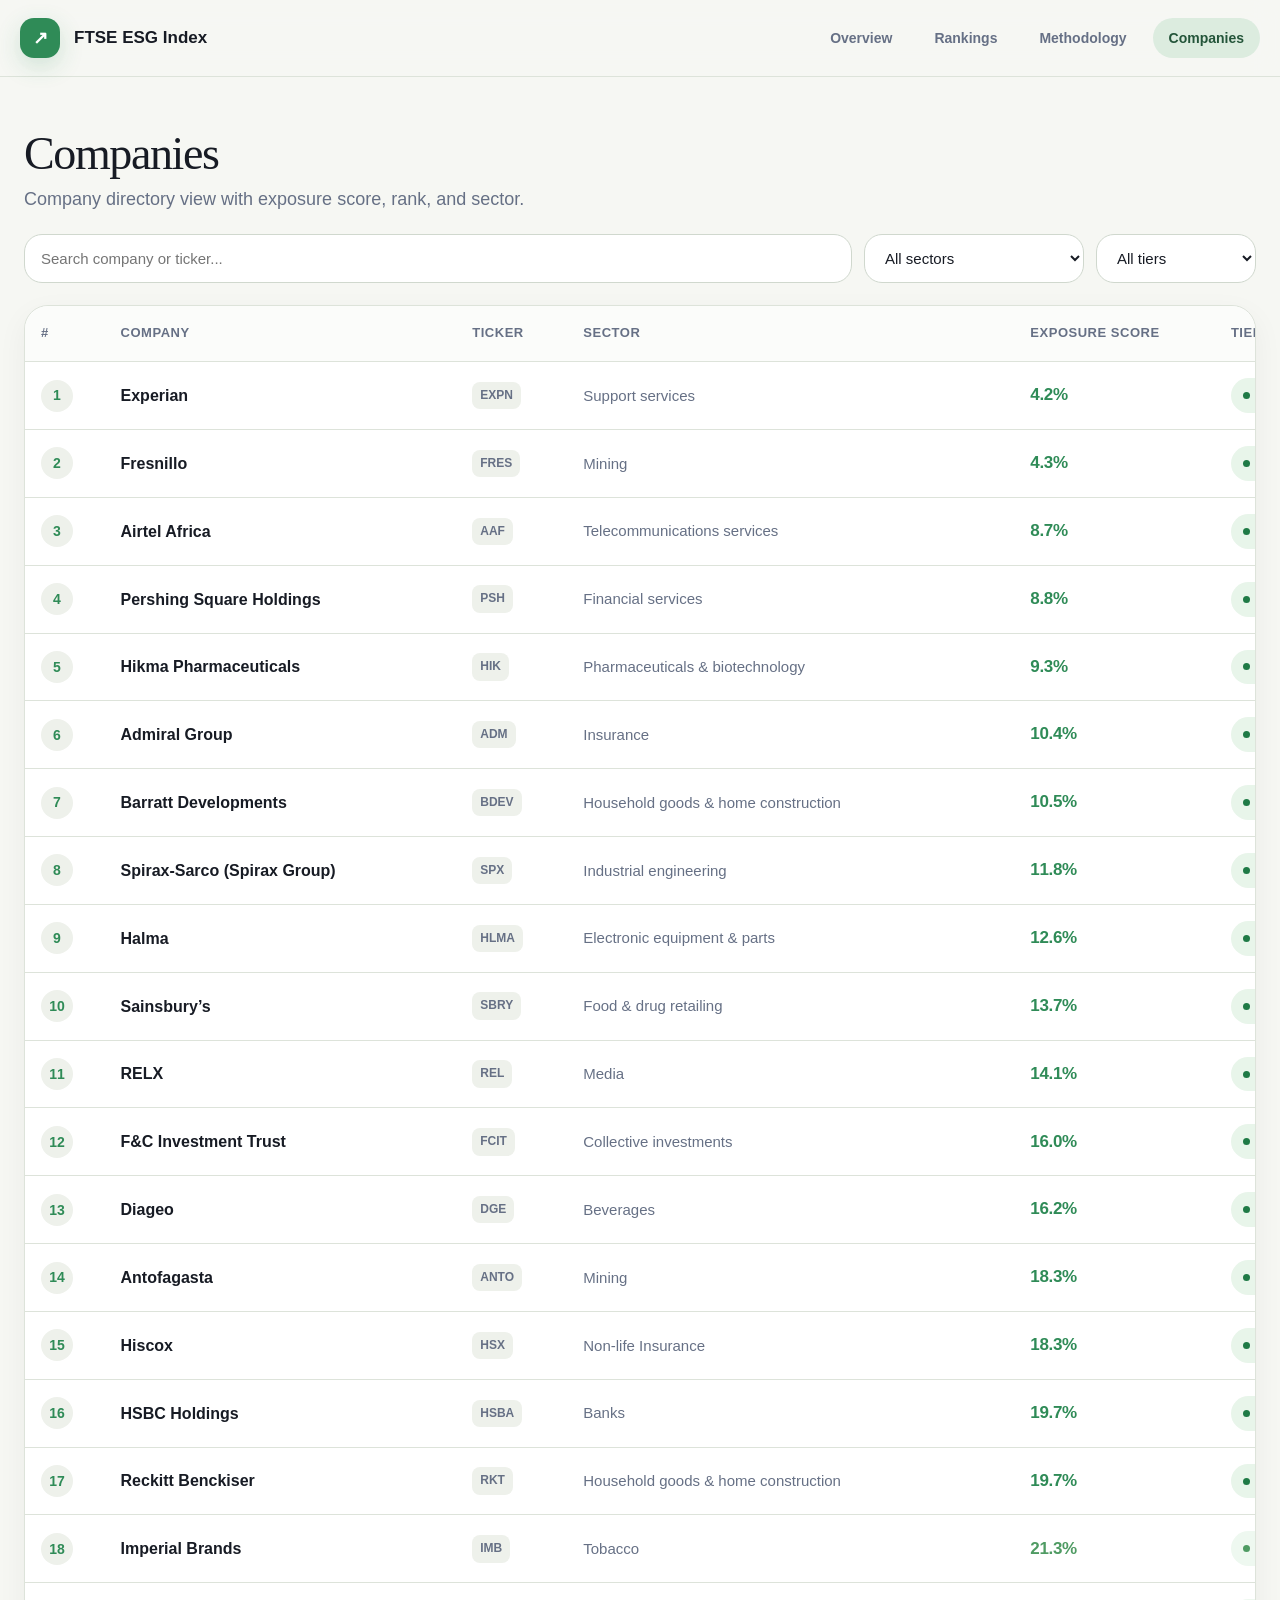
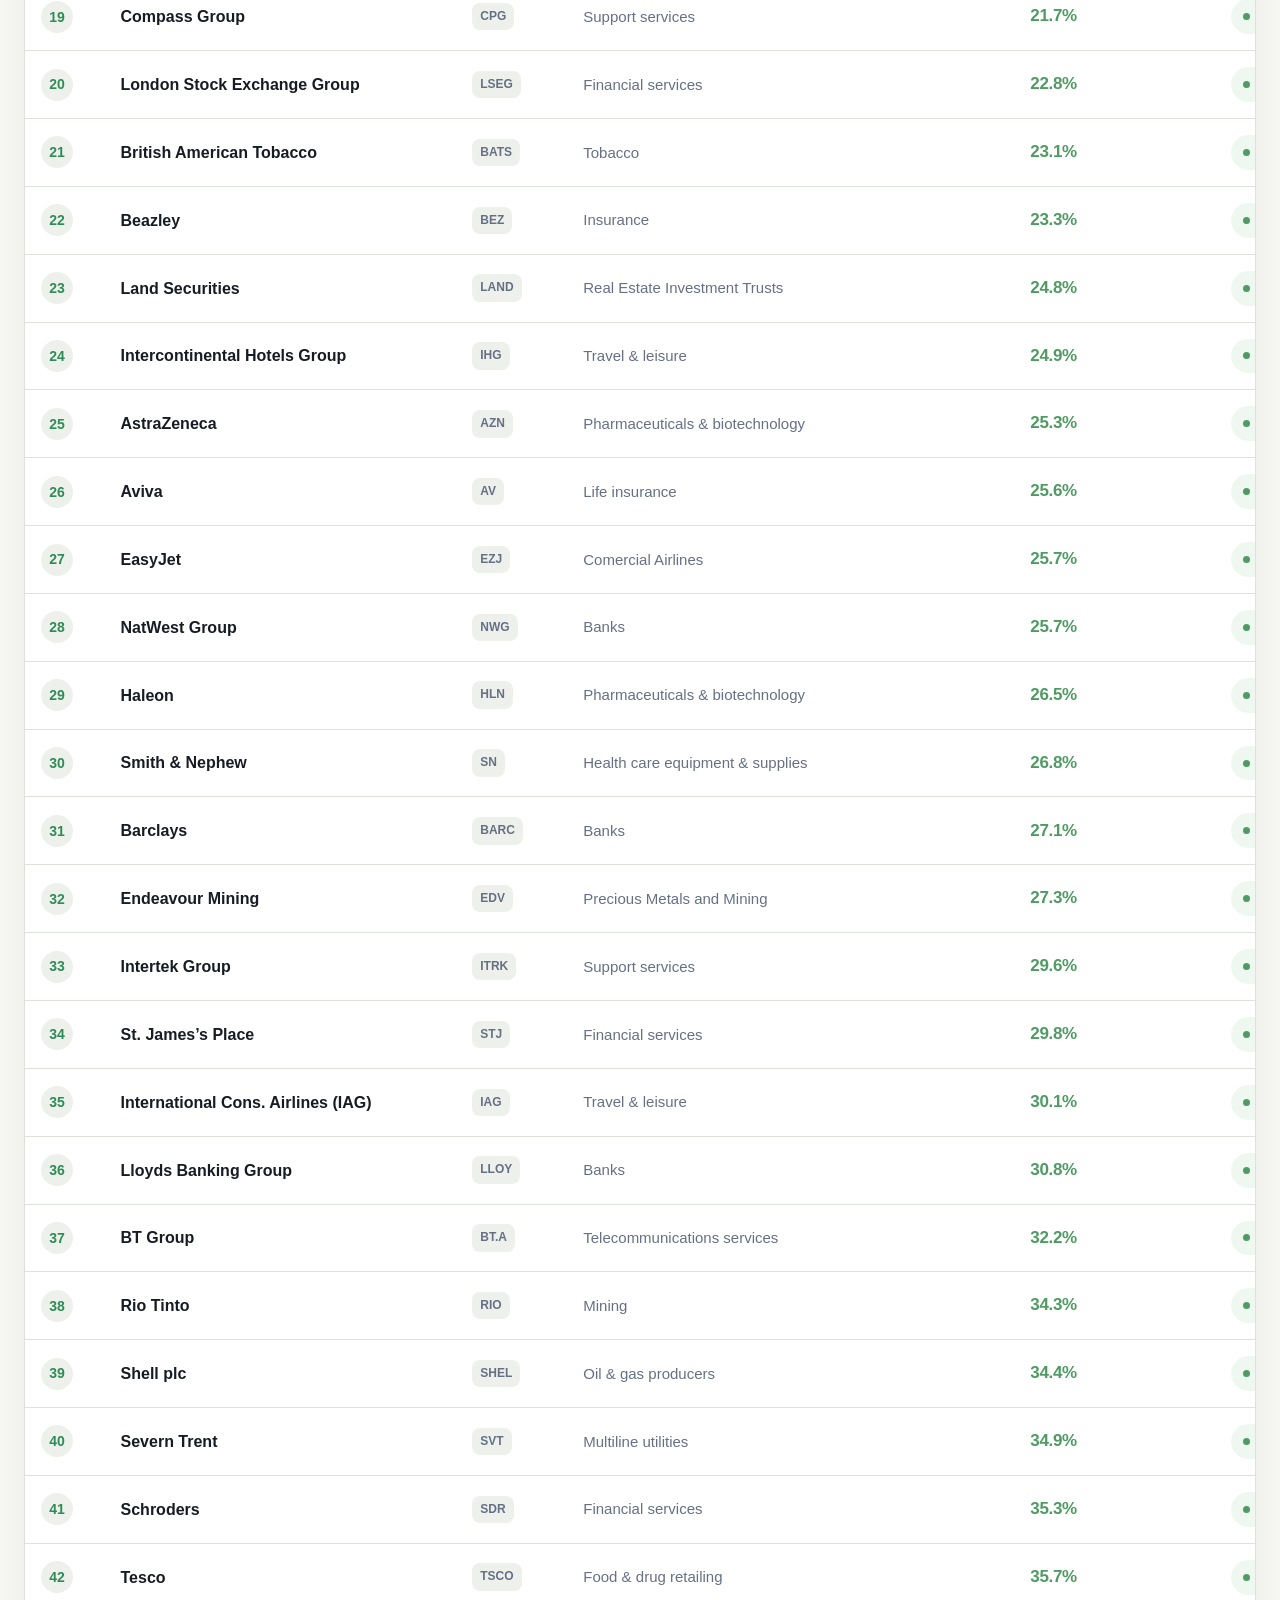
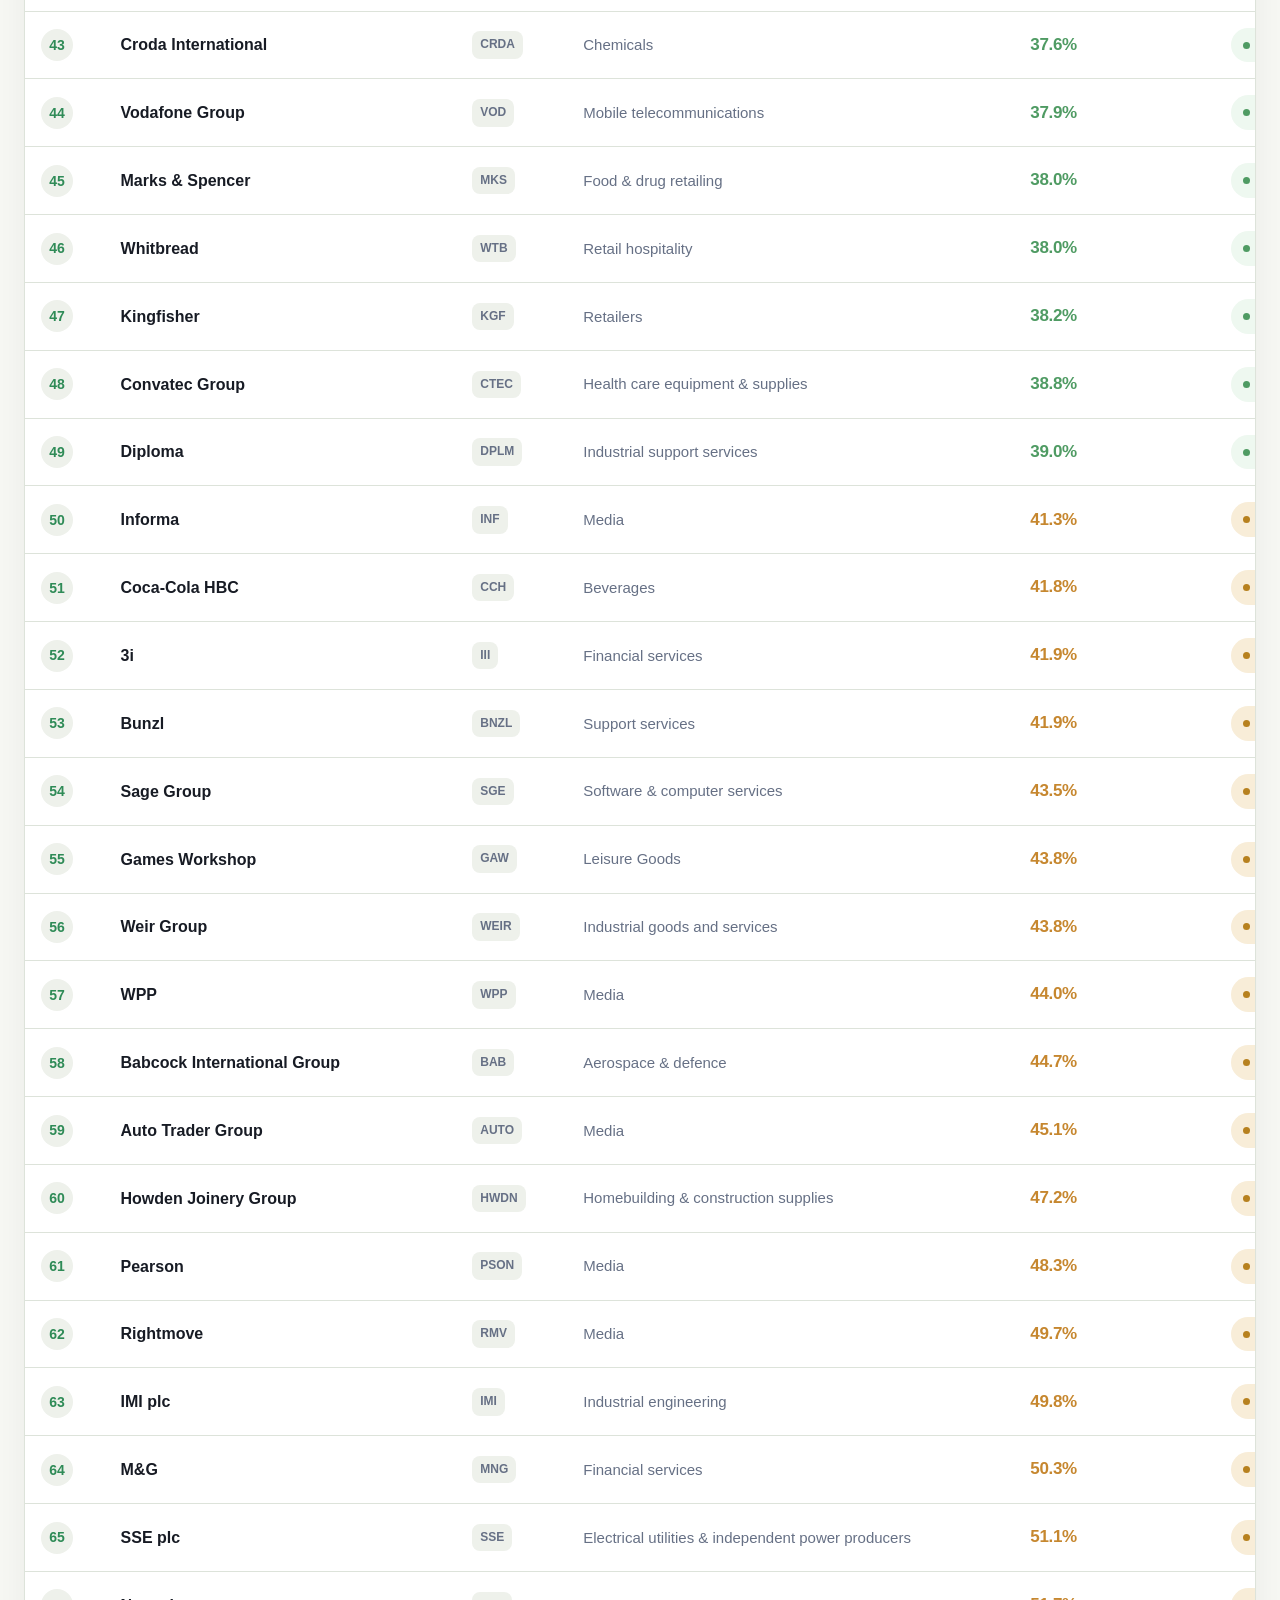
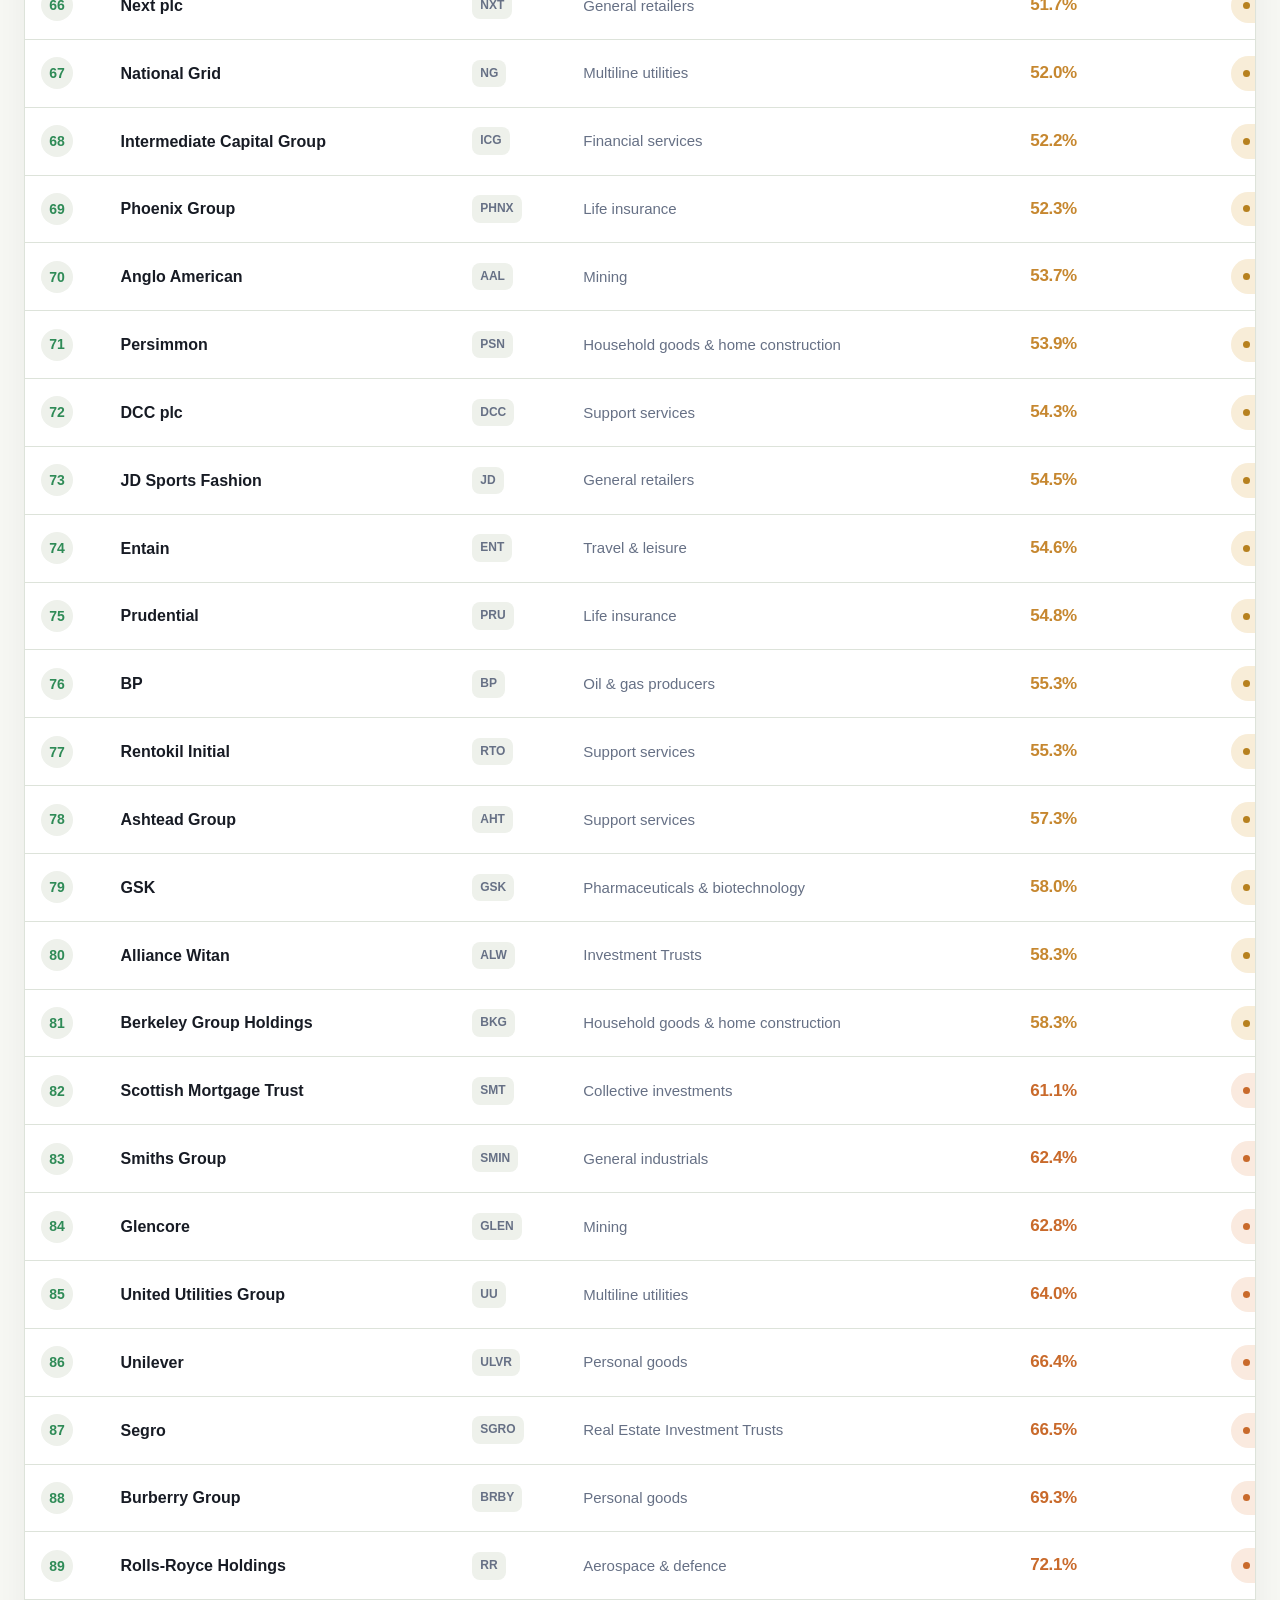
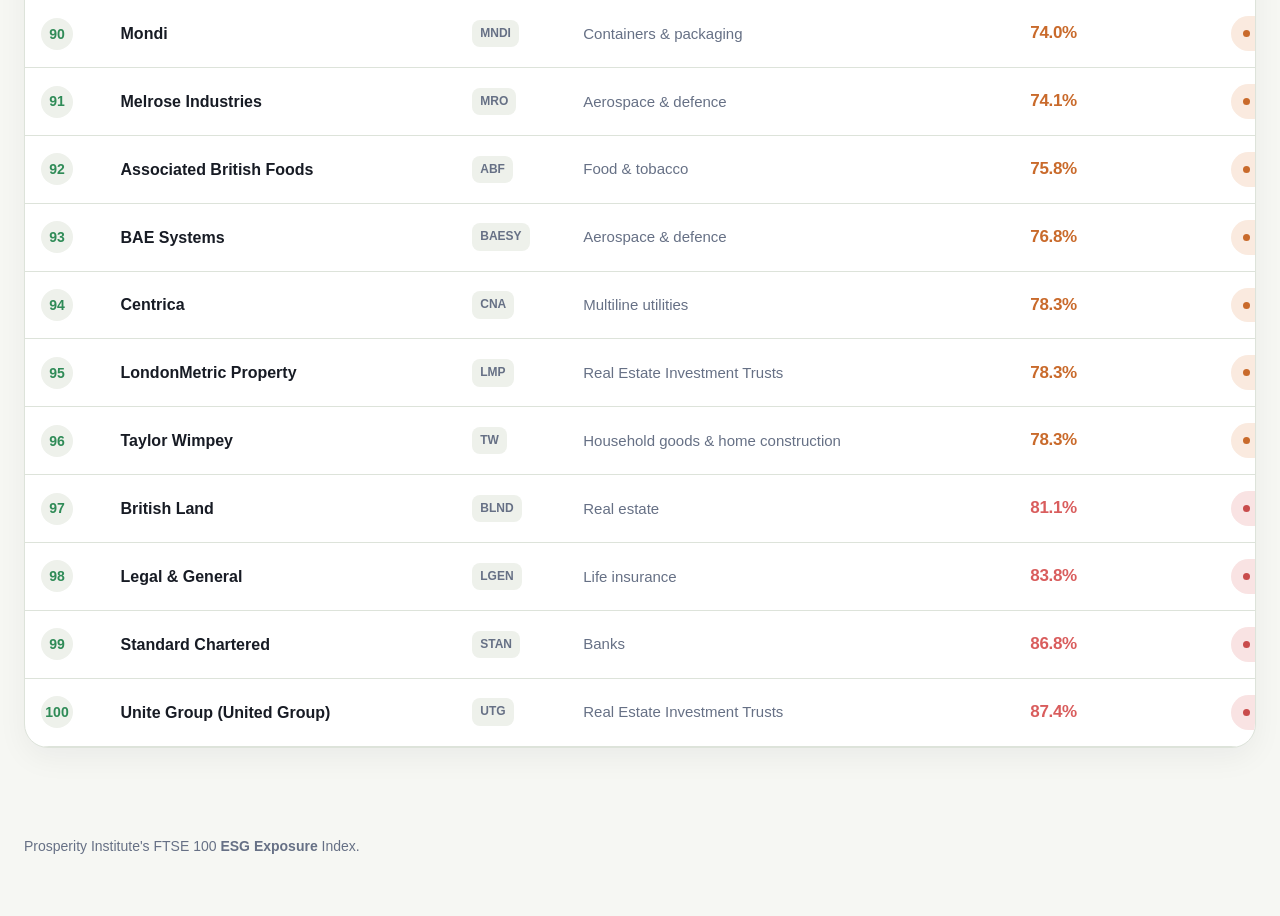
==== companies.html @ 54a48e9c "Update companies.html" ====
<!DOCTYPE html>
<html lang="en"><head>
<meta charset="UTF-8"><meta name="viewport" content="width=device-width, initial-scale=1.0">
<title>Companies | FTSE 100 ESG Exposure Index</title>
<link rel="stylesheet" href="styles.css">
<script defer src="data.js"></script><script defer src="companies.js"></script>
</head><body>
<header><div class="wrap nav"><div class="brand"><div class="brand-mark">↗</div><div class="brand-name">FTSE ESG Index</div></div><nav class="nav-links"><a href="index.html">Overview</a>
<a href="rankings.html">Rankings</a>
<a href="methodology.html">Methodology</a>
<a href="companies.html" class="active">Companies</a></nav></div></header>
<section class="page"><div class="wrap-wide">
<div class="section-head"><div><h1>Companies</h1><p>Company directory view with exposure score, rank, and sector.</p></div></div>
<div class="toolbar">
<input class="control" id="searchInput" placeholder="Search company or ticker...">
<select class="control" id="sectorFilter"><option value="">All sectors</option></select>
<select class="control" id="tierFilter"><option value="">All tiers</option><option value="best">Best</option><option value="good">Good</option><option value="moderate">Moderate</option><option value="poor">Poor</option><option value="wasteful">Wasteful</option></select>
</div>
<div class="table-card"><div class="table-wrap"><table><thead><tr><th data-sort="rank">#</th><th data-sort="Company">Company</th><th data-sort="Ticker">Ticker</th><th data-sort="Sector">Sector</th><th data-sort="Environment_Score">Exposure Score</th><th data-sort="tier">Tier</th></tr></thead><tbody id="tableBody"></tbody></table></div></div>
</div></section>
<footer class="foot"><div class="wrap-wide">Prosperity Institute's FTSE 100 <strong>ESG Exposure</strong> Index.</div></footer>
</body></html>
---- styles.css ----
:root {
  --bg: #f6f7f3; --surface: #ffffff; --surface-soft: #f0f3ee; --surface-muted: #eef1eb;
  --ink: #171b24; --ink-soft: #667085; --ink-faint: #98a2b3; --line: #dde3da; --line-dark: #d0d8ce;
  --navy: #10192b; --green: #2f8b57; --green-soft: #dcecdf; --green-faint: #edf7ef;
  --red: #d95d5d; --red-soft: #fae8e8; --amber: #c6872f; --amber-soft: #f6ecd9;
  --shadow: 0 10px 30px rgba(16,25,43,0.05);
}
* { box-sizing: border-box; }
html { scroll-behavior: smooth; }
body { margin: 0; font-family: Inter, Arial, sans-serif; background: var(--bg); color: var(--ink); line-height: 1.45; }
a { color: inherit; text-decoration: none; }
.wrap { max-width: 1240px; margin: 0 auto; padding: 0 28px; }
.wrap-wide { max-width: 1540px; margin: 0 auto; padding: 0 24px; }
header { position: sticky; top: 0; z-index: 50; background: rgba(246,247,243,0.92); backdrop-filter: blur(12px); border-bottom: 1px solid var(--line); }
.nav { display: flex; align-items: center; justify-content: space-between; padding: 18px 0; }
.brand { display: flex; align-items: center; gap: 14px; font-weight: 700; color: var(--ink); }
.brand-mark { width: 40px; height: 40px; border-radius: 14px; display: grid; place-items: center; background: var(--green); color: white; box-shadow: 0 8px 24px rgba(47,139,87,0.20); font-size: 18px; }
.brand-name { font-size: 17px; font-weight: 700; }
.nav-links { display: flex; gap: 10px; flex-wrap: wrap; }
.nav-links a { padding: 10px 16px; border-radius: 999px; color: var(--ink-soft); font-weight: 600; font-size: 14px; }
.nav-links a.active, .nav-links a:hover { background: var(--green-soft); color: #24553a; }
.hero { background: radial-gradient(circle at right top, rgba(47,139,87,0.18), transparent 28%), linear-gradient(90deg, var(--navy) 0%, #111a2d 48%, #0f1727 100%); color: white; border-bottom: 1px solid rgba(255,255,255,0.05); }
.hero-inner { display: grid; grid-template-columns: 1.15fr 0.85fr; gap: 42px; padding: 54px 0 64px; align-items: stretch; }
.eyebrow { display: inline-flex; align-items: center; gap: 8px; padding: 8px 14px; border-radius: 999px; background: rgba(24, 66, 43, 0.65); color: #7ed39f; font-size: 13px; font-weight: 600; }
.hero h1 { margin: 18px 0 0; font-family: Georgia, "Times New Roman", serif; font-size: 72px; line-height: 0.93; letter-spacing: -0.03em; font-weight: 400; }
.hero h1 .accent { color: var(--green); display: block; }
.hero p { margin: 24px 0 0; max-width: 740px; color: rgba(255,255,255,0.80); font-size: 17px; line-height: 1.6; }
.hero-actions { margin-top: 28px; display: flex; gap: 14px; flex-wrap: wrap; }
.btn { display: inline-flex; align-items: center; justify-content: center; gap: 10px; padding: 14px 22px; border-radius: 16px; font-weight: 700; font-size: 15px; border: 1px solid transparent; }
.btn-primary { background: var(--green); color: white; box-shadow: 0 12px 28px rgba(47,139,87,0.22); }
.btn-secondary { background: rgba(255,255,255,0.10); color: white; border-color: rgba(255,255,255,0.10); }
.hero-panel { align-self: end; background: rgba(255,255,255,0.06); border: 1px solid rgba(255,255,255,0.08); border-radius: 28px; padding: 26px; }
.hero-panel h3 { margin: 0 0 12px; font-size: 13px; letter-spacing: 0.06em; text-transform: uppercase; color: rgba(255,255,255,0.66); }
.hero-panel p { margin: 0 0 14px; font-size: 14px; color: rgba(255,255,255,0.74); line-height: 1.55; }
.signal-list { display: grid; gap: 10px; margin-top: 18px; }
.signal { display: flex; align-items: center; justify-content: space-between; gap: 16px; background: rgba(255,255,255,0.05); border-radius: 16px; padding: 12px 14px; }
.signal .name { font-size: 14px; color: rgba(255,255,255,0.92); }
.signal .tag { border-radius: 999px; padding: 6px 10px; background: rgba(126,211,159,0.12); color: #8ce0aa; font-size: 12px; font-weight: 700; }
.stats-strip { background: var(--surface); border-bottom: 1px solid var(--line); }
.stats-grid { display: grid; grid-template-columns: repeat(4, 1fr); gap: 0; }
.stat { padding: 28px 12px; text-align: center; }
.stat-value { font-family: Georgia, "Times New Roman", serif; font-size: 54px; line-height: 1; letter-spacing: -0.03em; }
.stat-label { margin-top: 6px; color: var(--ink-soft); font-size: 15px; }
section.page { padding: 54px 0; }
.section-head { display: flex; align-items: end; justify-content: space-between; gap: 20px; margin-bottom: 22px; }
.section-head h1, .section-head h2 { margin: 0; font-family: Georgia, "Times New Roman", serif; font-size: 46px; line-height: 1.02; letter-spacing: -0.03em; font-weight: 400; }
.section-head p { margin: 8px 0 0; color: var(--ink-soft); max-width: 720px; font-size: 18px; }
.section-link { color: var(--green); font-weight: 700; white-space: nowrap; }
.overview-grid { display: grid; grid-template-columns: 1.05fr 1fr; gap: 30px; align-items: start; }
.pillar-stack { display: grid; gap: 14px; }
.pillar-card, .card { background: var(--surface); border: 1px solid var(--line); border-radius: 24px; box-shadow: var(--shadow); }
.pillar-card { padding: 20px 22px; }
.pillar-top { display: flex; justify-content: space-between; gap: 16px; align-items: center; margin-bottom: 14px; }
.pillar-title { display: flex; gap: 10px; align-items: center; font-weight: 700; font-size: 20px; }
.pill { display: inline-flex; align-items: center; gap: 8px; padding: 6px 10px; border-radius: 999px; font-size: 12px; font-weight: 700; background: var(--surface-muted); color: var(--ink-soft); }
.progress { position: relative; width: 100%; height: 10px; background: #edf0ea; border-radius: 999px; overflow: hidden; }
.progress > span { display: block; height: 100%; border-radius: 999px; background: linear-gradient(90deg, #40b777 0%, var(--green) 100%); }
.progress.red > span { background: linear-gradient(90deg, #ee8d8d 0%, var(--red) 100%); }
.pillar-note { margin-top: 10px; color: var(--ink-soft); font-size: 14px; }
.leaderboard { padding: 20px; }
.leaderboard-list { display: grid; gap: 10px; }
.lb-row { display: grid; grid-template-columns: 46px minmax(0,1fr) 140px; gap: 14px; align-items: center; padding: 14px 14px; border-radius: 18px; border: 1px solid var(--line); background: linear-gradient(180deg, #fff, #fbfcfa); }
.lb-rank { width: 34px; height: 34px; border-radius: 999px; display: grid; place-items: center; background: var(--surface-muted); color: var(--green); font-weight: 800; font-size: 14px; }
.lb-company .name { font-weight: 700; font-size: 18px; white-space: nowrap; overflow: hidden; text-overflow: ellipsis; }
.lb-company .meta { margin-top: 4px; color: var(--ink-soft); font-size: 13px; }
.lb-score { text-align: right; }
.lb-score .value { font-size: 34px; font-weight: 800; letter-spacing: -0.04em; }
.lb-score .ticker { color: var(--ink-soft); font-size: 12px; font-weight: 700; letter-spacing: 0.05em; }
.toolbar { display: grid; grid-template-columns: minmax(0,1fr) 220px 160px; gap: 12px; margin: 22px 0; }
.control { border-radius: 18px; border: 1px solid var(--line-dark); background: var(--surface); padding: 14px 16px; font-size: 15px; color: var(--ink); outline: none; }
.table-card { background: var(--surface); border: 1px solid var(--line); border-radius: 24px; box-shadow: var(--shadow); }
.table-wrap { overflow-x: auto; border-radius: 24px; }
table { width: 100%; border-collapse: collapse; min-width: 1350px; }
thead th { text-align: left; padding: 18px 16px; font-size: 13px; color: var(--ink-soft); letter-spacing: 0.04em; text-transform: uppercase; border-bottom: 1px solid var(--line); background: #fbfcfa; position: sticky; top: 0; z-index: 2; cursor: pointer; white-space: nowrap; }
tbody td { padding: 16px; border-bottom: 1px solid var(--line); vertical-align: middle; font-size: 15px; }
tbody tr:hover { background: #fbfcfa; }
.rank-badge { width: 32px; height: 32px; border-radius: 999px; display: grid; place-items: center; background: var(--surface-muted); color: var(--green); font-weight: 800; font-size: 14px; }
.ticker-badge { display: inline-flex; padding: 5px 8px; border-radius: 8px; background: var(--surface-muted); color: var(--ink-soft); font-size: 12px; font-weight: 700; }
.company-name { font-weight: 700; font-size: 16px; min-width: 240px; }
.sector-name { color: var(--ink-soft); }
.metric-cell { display: flex; align-items: center; gap: 10px; }
.metric-cell .pct { min-width: 48px; text-align: right; color: var(--ink-soft); font-weight: 600; font-size: 13px; }
.tiny-track { width: 78px; height: 8px; border-radius: 999px; background: #edf0ea; overflow: hidden; }
.tiny-fill { height: 100%; border-radius: 999px; background: linear-gradient(90deg, #40b777 0%, var(--green) 100%); }
.tiny-fill.bad { background: linear-gradient(90deg, #ee8d8d 0%, var(--red) 100%); }
.score-value { font-size: 17px; font-weight: 800; letter-spacing: -0.02em; }
.tier-pill { display: inline-flex; align-items: center; gap: 8px; padding: 8px 12px; border-radius: 999px; font-size: 13px; font-weight: 700; }
.tier-pill::before { content: ''; width: 7px; height: 7px; border-radius: 999px; background: currentColor; }
.tier-best { color: #1f7a46; background: #e8f5ea; }
.tier-good { color: #4f9b63; background: #eef8f0; }
.tier-moderate { color: #b7811f; background: #f8edd8; }
.tier-poor { color: #c96a2b; background: #faeadf; }
.tier-wasteful { color: #c94b4b; background: #f9e3e3; }
.method-grid, .simple-grid { display: grid; grid-template-columns: repeat(3, 1fr); gap: 18px; }
.method-card, .simple-card { background: var(--surface); border: 1px solid var(--line); border-radius: 24px; padding: 24px; box-shadow: var(--shadow); }
.method-card h3, .simple-card h3 { margin: 0 0 14px; font-size: 24px; font-family: Georgia, "Times New Roman", serif; font-weight: 400; }
.method-card ul { margin: 0; padding-left: 18px; color: var(--ink-soft); }
.method-card li { margin: 10px 0; }
.simple-card p, .simple-card li { color: var(--ink-soft); }
.construction { margin-top: 18px; background: #fbfcfa; border: 1px solid var(--line); border-radius: 20px; padding: 18px 20px; color: var(--ink-soft); }
.foot { padding: 34px 0 60px; color: var(--ink-soft); font-size: 14px; }
@media (max-width: 1050px) {
  .hero-inner, .overview-grid, .method-grid, .simple-grid { grid-template-columns: 1fr; }
  .stats-grid { grid-template-columns: repeat(2, 1fr); }
  .toolbar { grid-template-columns: 1fr; }
  .hero h1 { font-size: 56px; }
}
@media (max-width: 640px) {
  .wrap, .wrap-wide { padding: 0 18px; }
  .nav { gap: 14px; flex-direction: column; align-items: flex-start; }
  .nav-links { gap: 6px; }
  .stats-grid { grid-template-columns: 1fr; }
  .hero h1 { font-size: 44px; }
  .section-head h1, .section-head h2 { font-size: 38px; }
  .lb-row { grid-template-columns: 40px minmax(0,1fr); }
  .lb-score { text-align: left; grid-column: 2; }
}
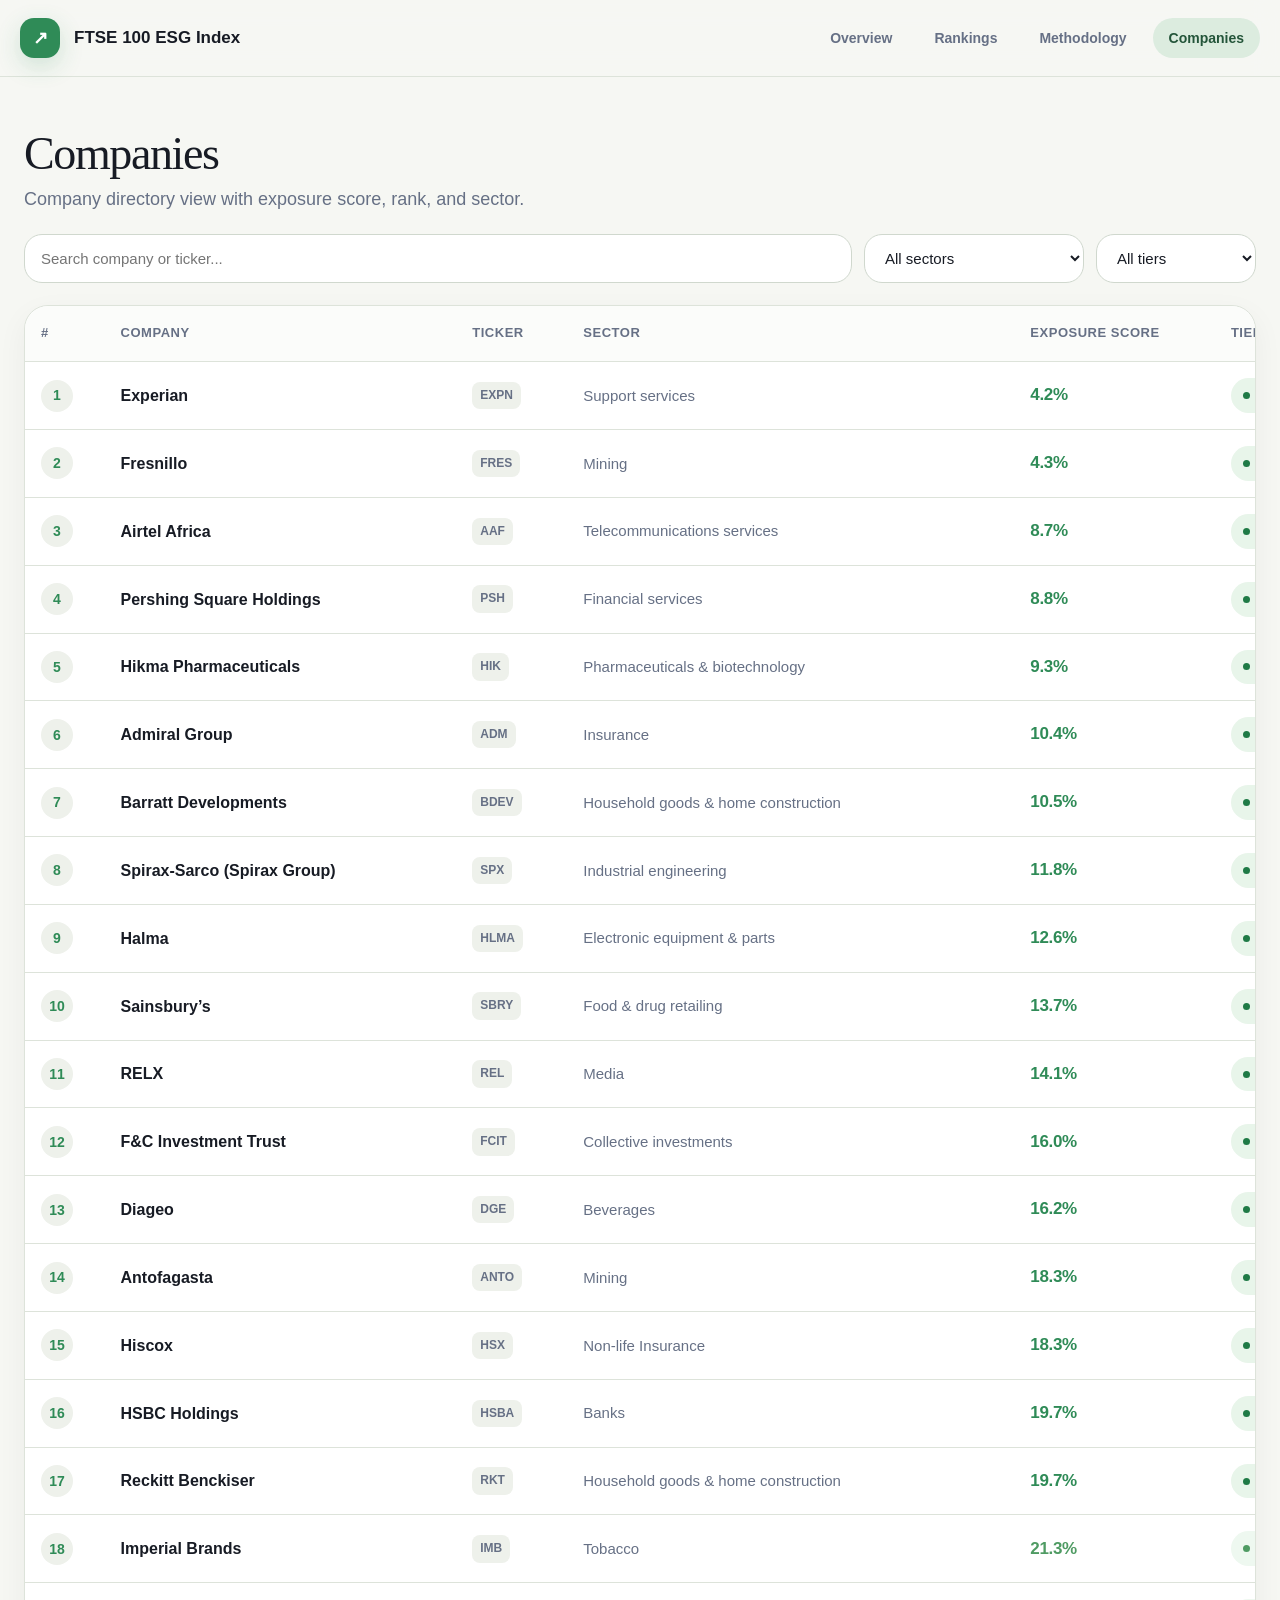
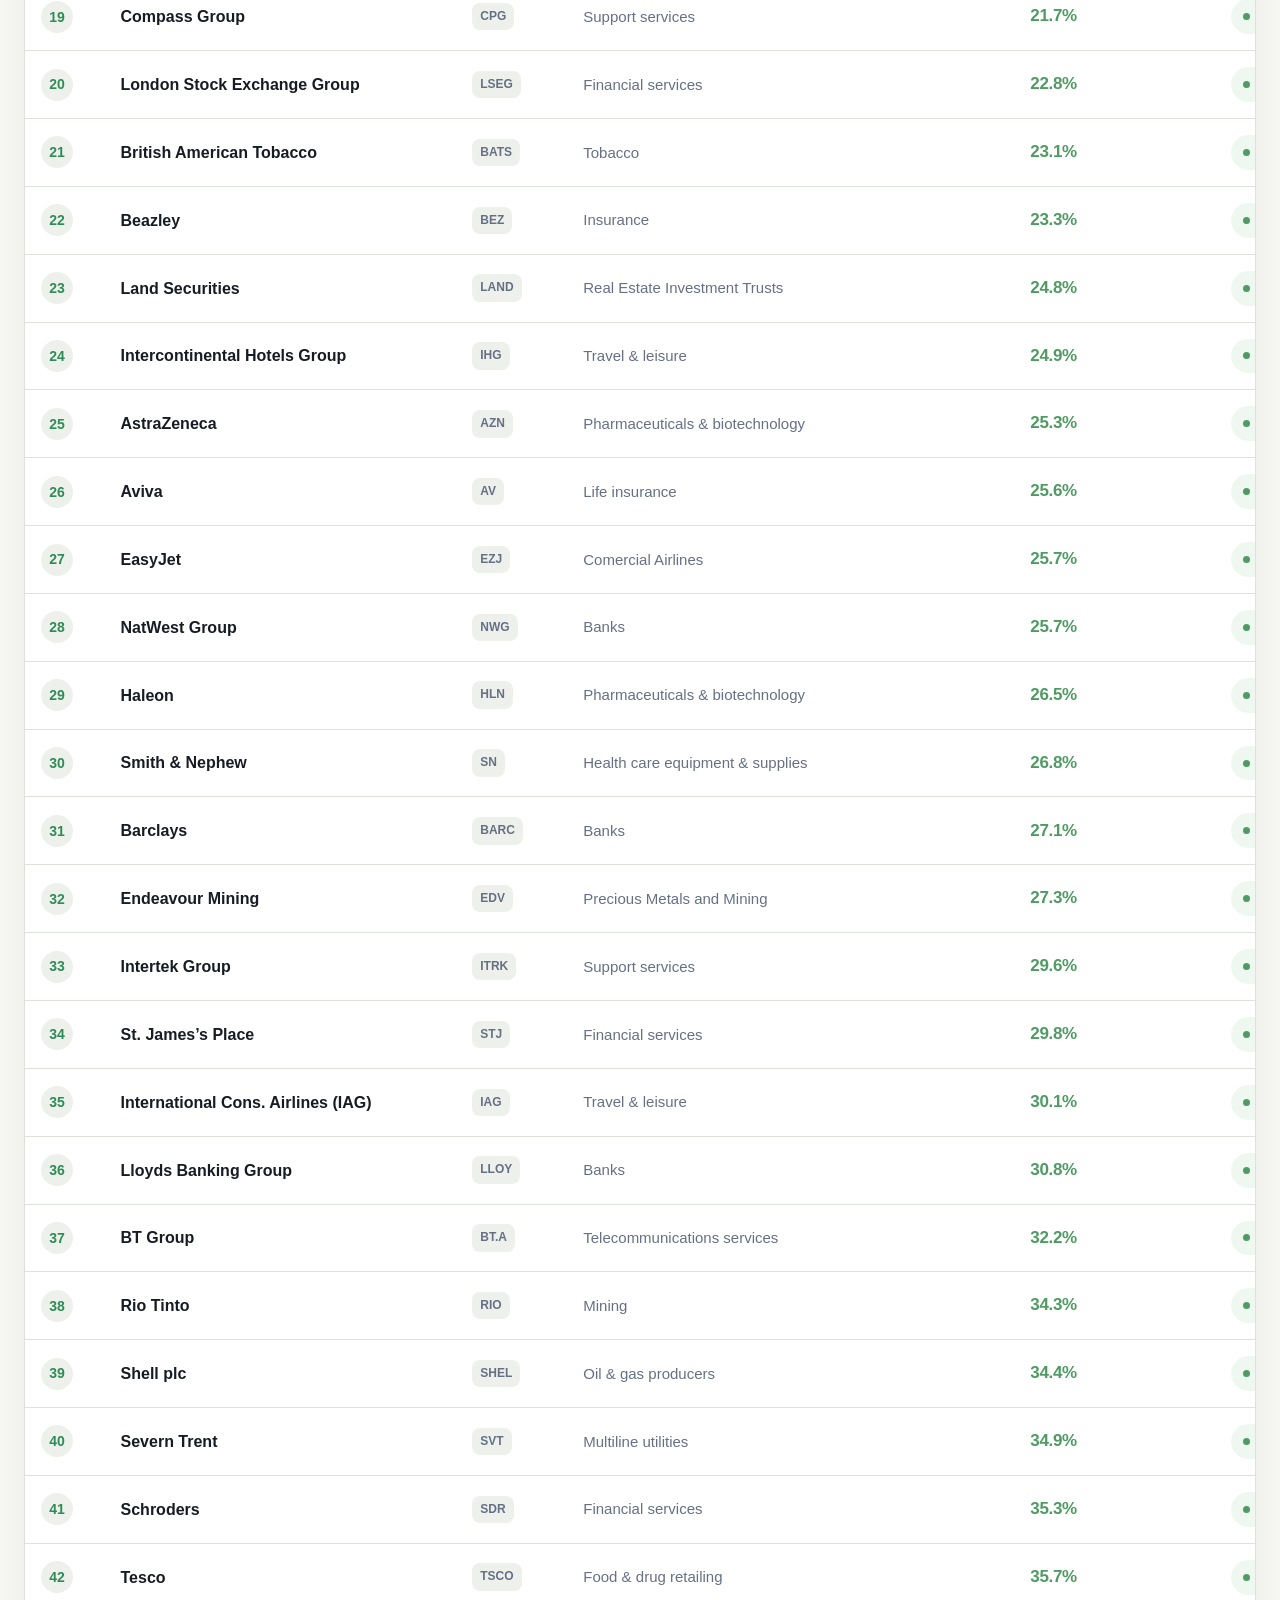
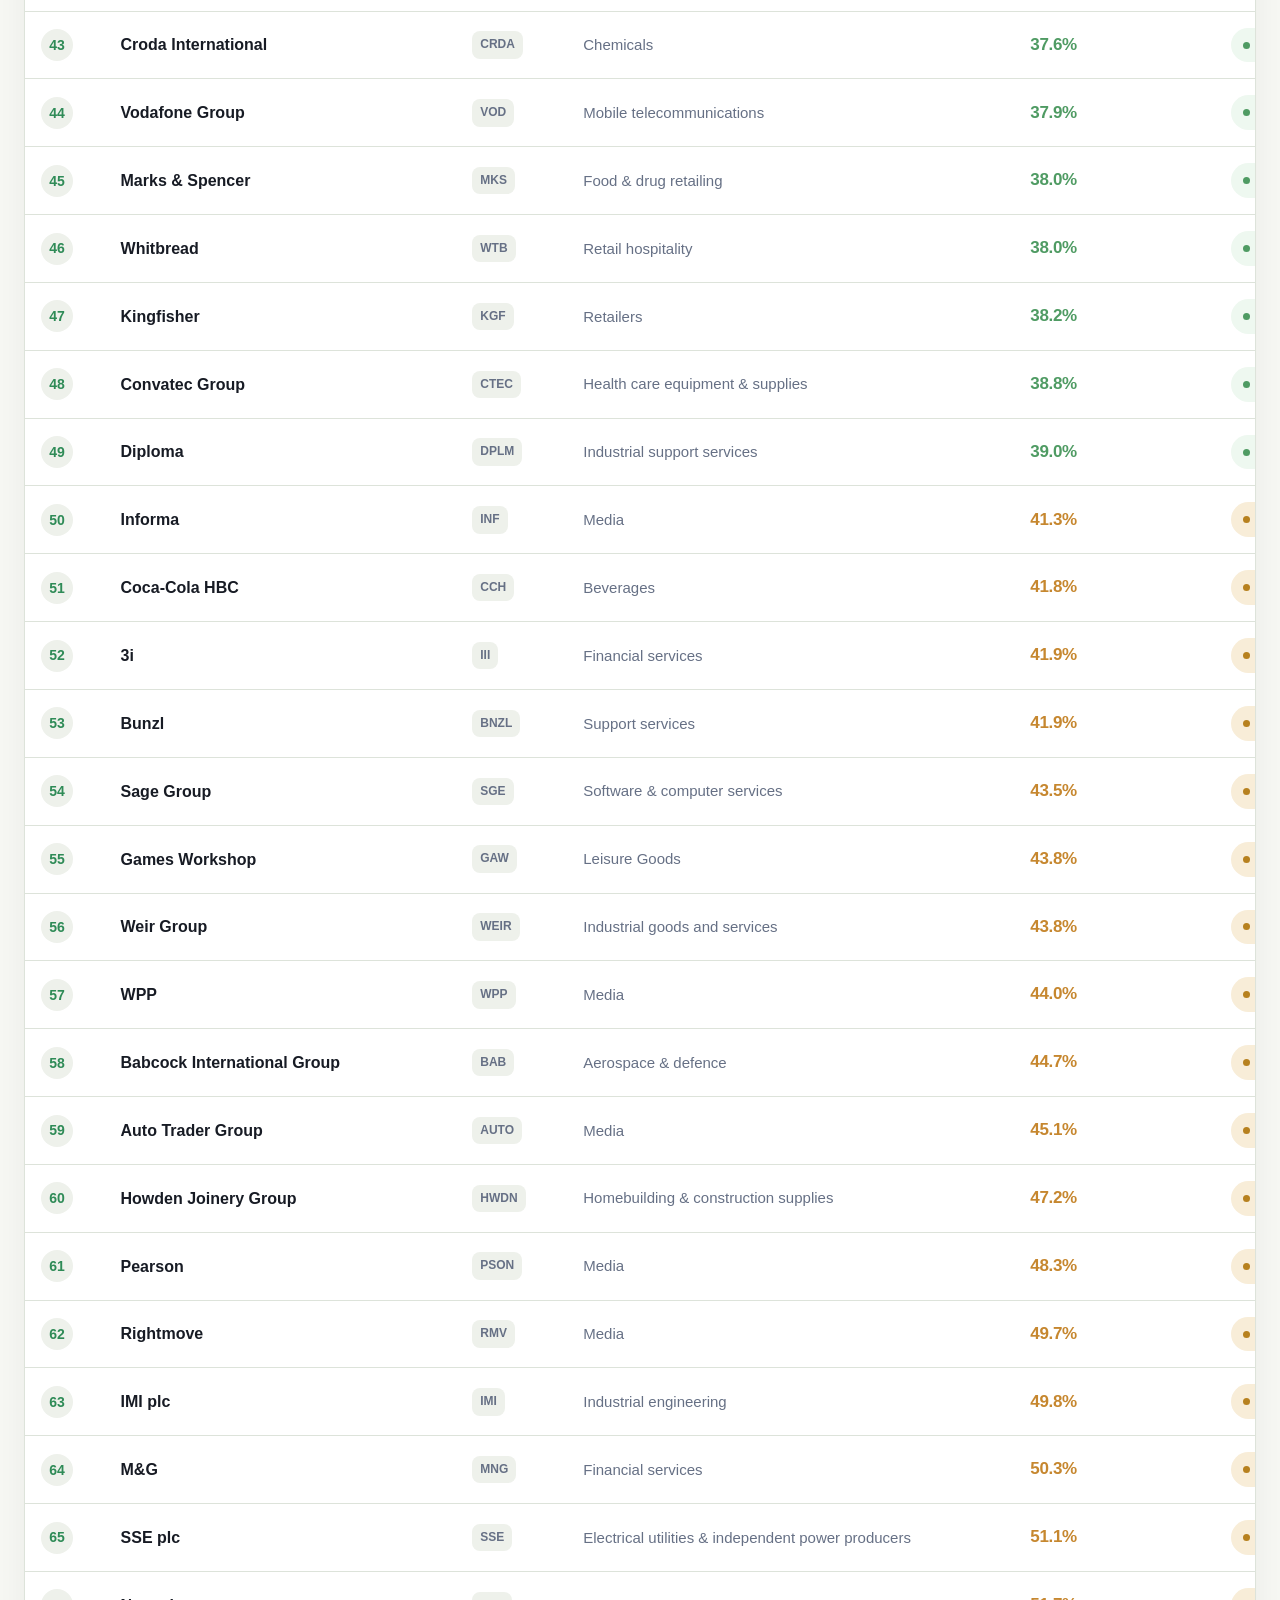
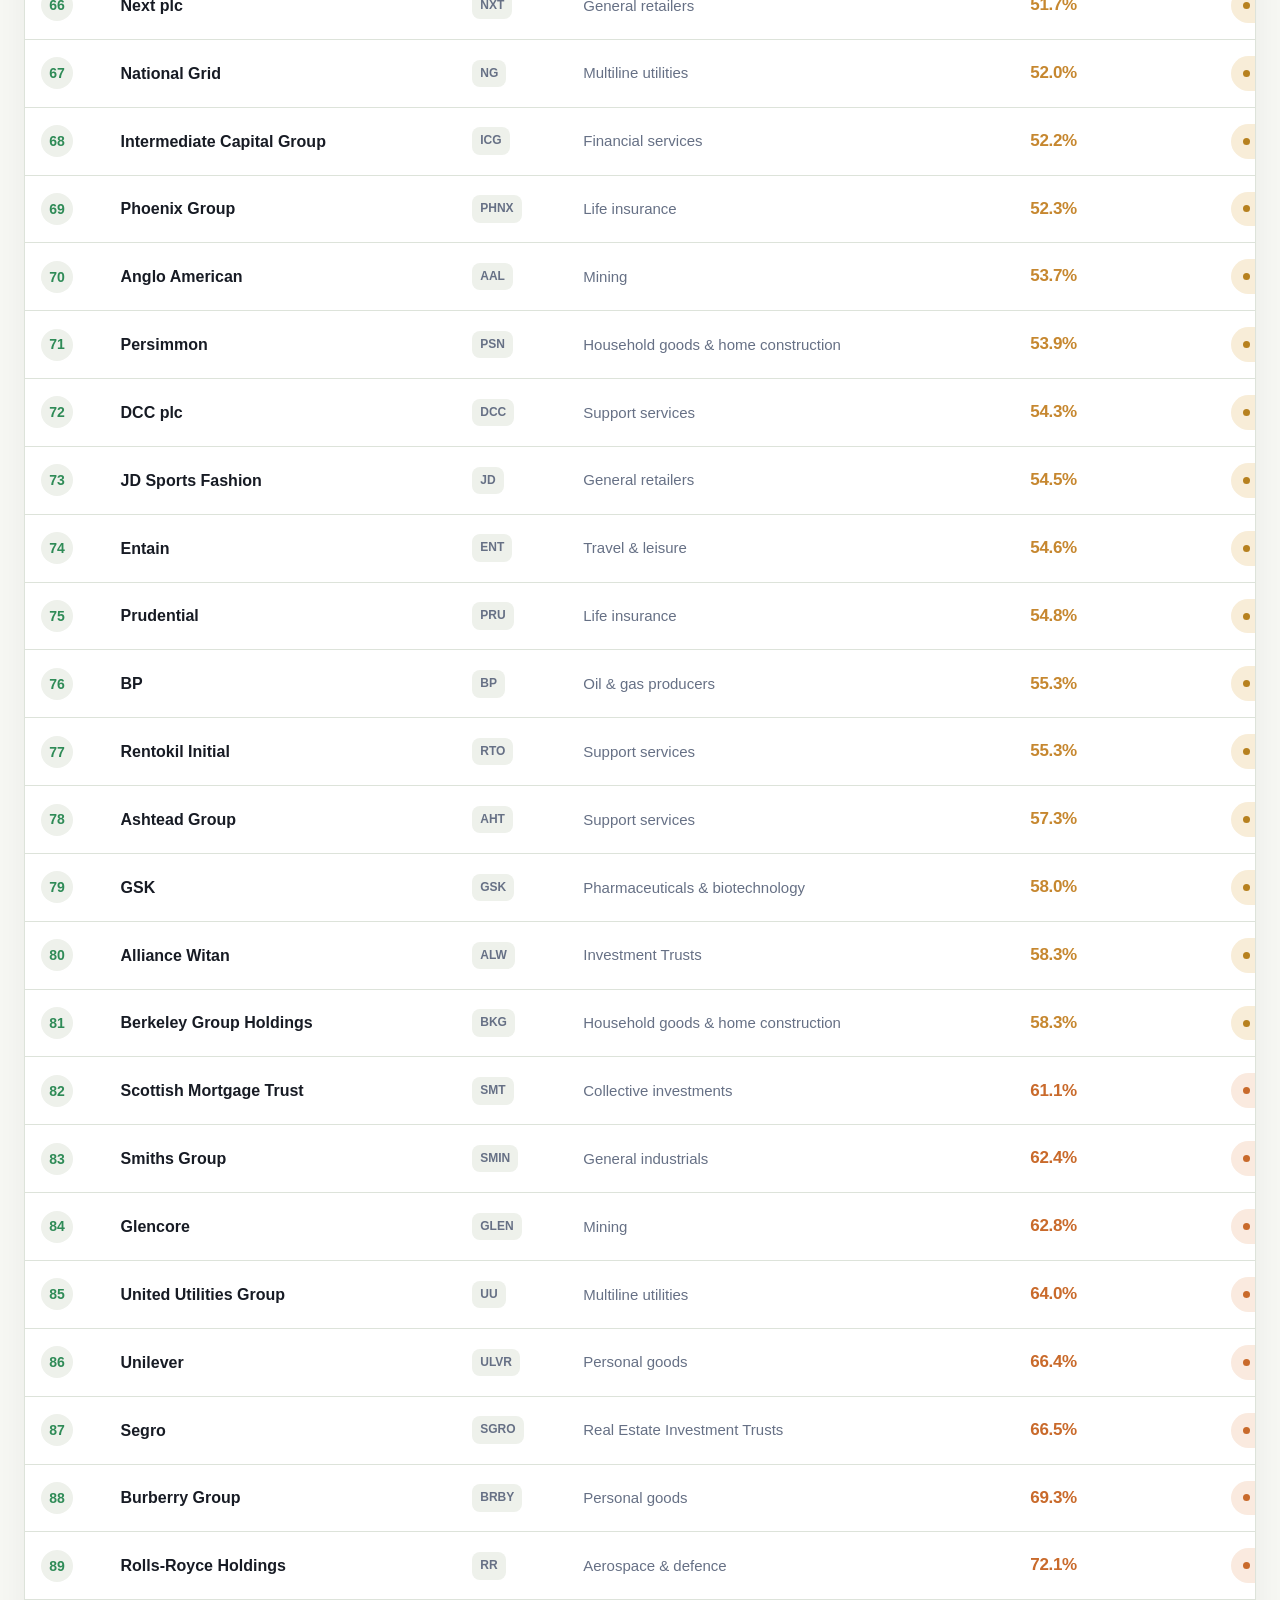
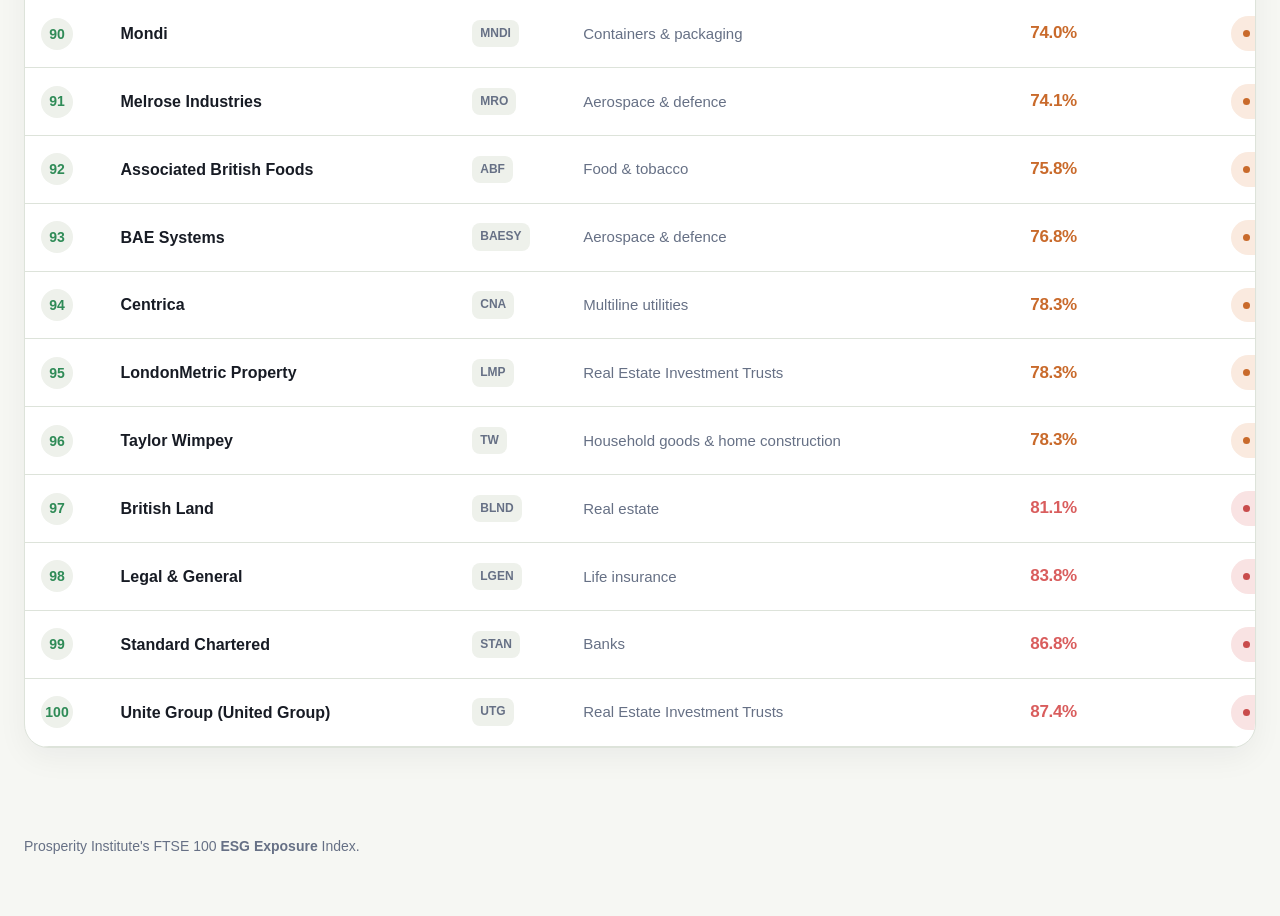
==== commit a047395e: "Update companies.html" ====
--- a/companies.html
+++ b/companies.html
@@ -5,7 +5,7 @@
 <link rel="stylesheet" href="styles.css">
 <script defer src="data.js"></script><script defer src="companies.js"></script>
 </head><body>
-<header><div class="wrap nav"><div class="brand"><div class="brand-mark">↗</div><div class="brand-name">FTSE ESG Index</div></div><nav class="nav-links"><a href="index.html">Overview</a>
+<header><div class="wrap nav"><div class="brand"><div class="brand-mark">↗</div><div class="brand-name">FTSE 100 ESG Index</div></div><nav class="nav-links"><a href="index.html">Overview</a>
 <a href="rankings.html">Rankings</a>
 <a href="methodology.html">Methodology</a>
 <a href="companies.html" class="active">Companies</a></nav></div></header>
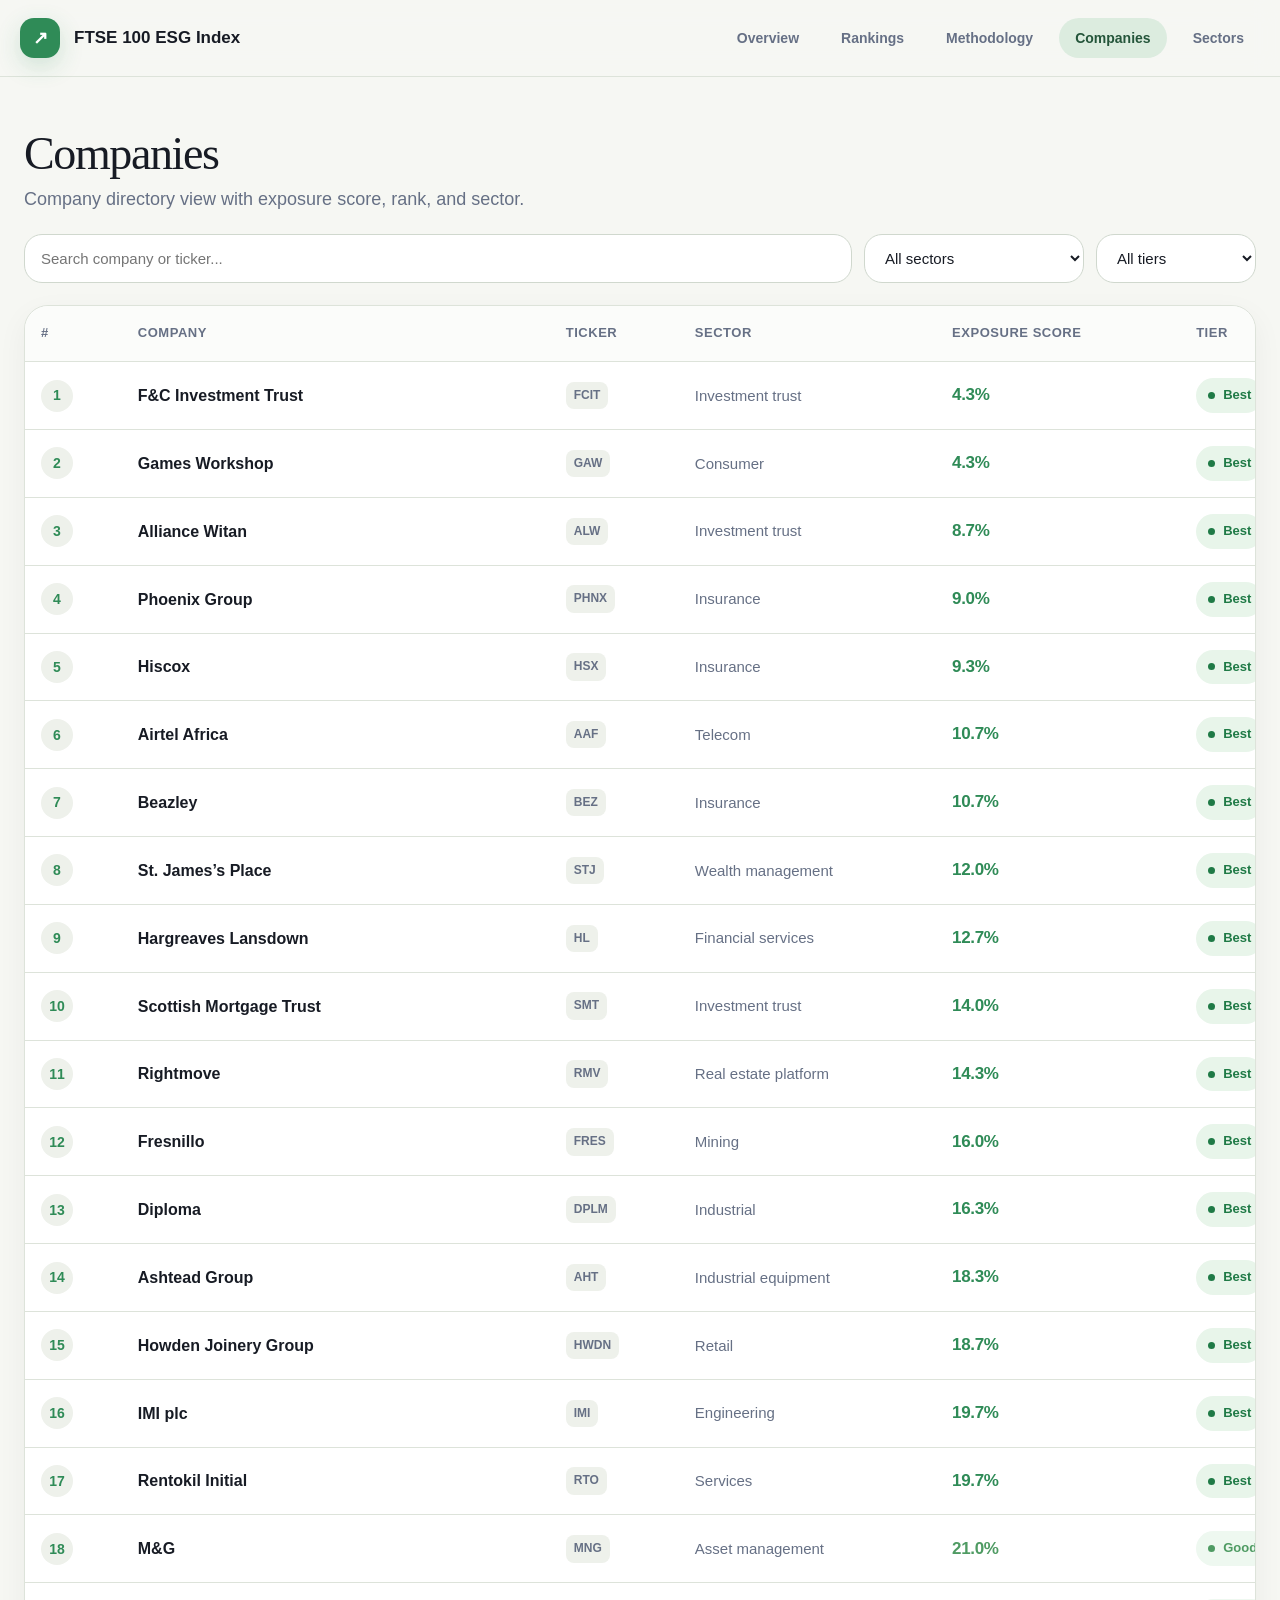
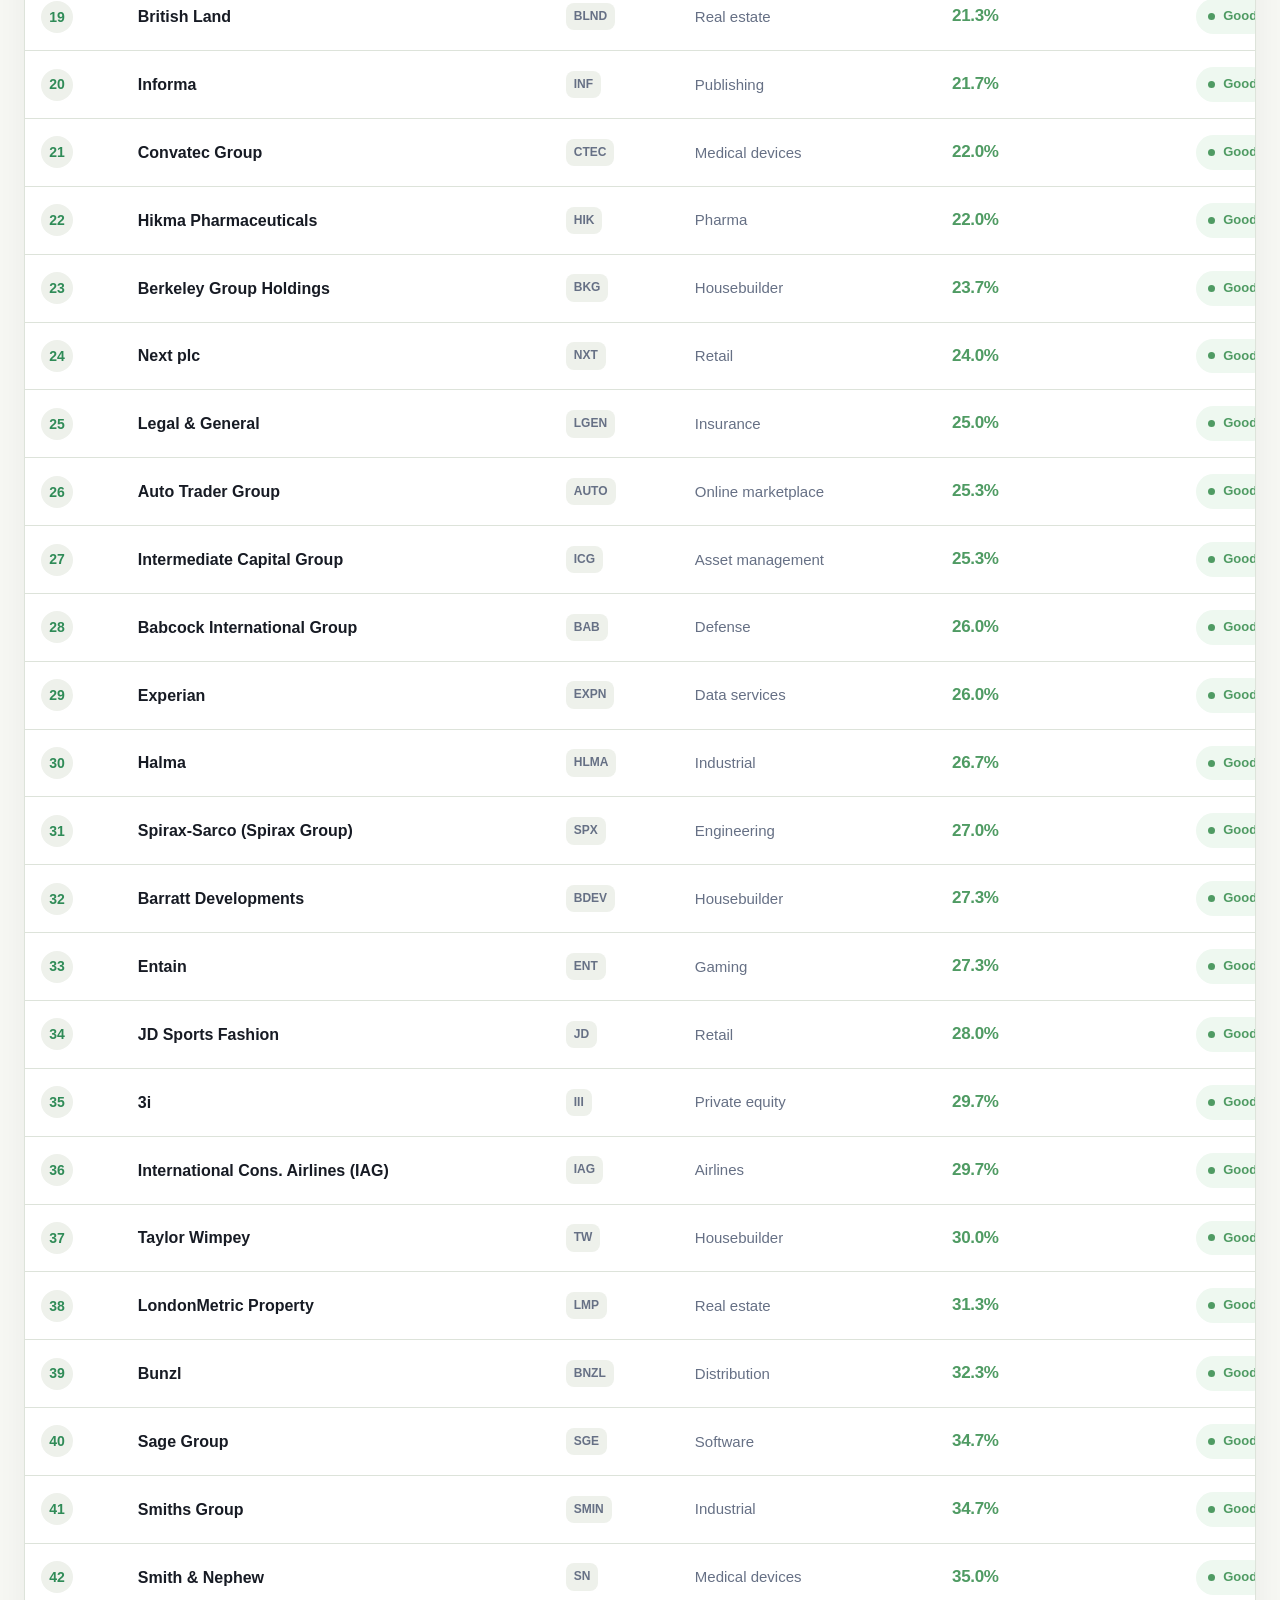
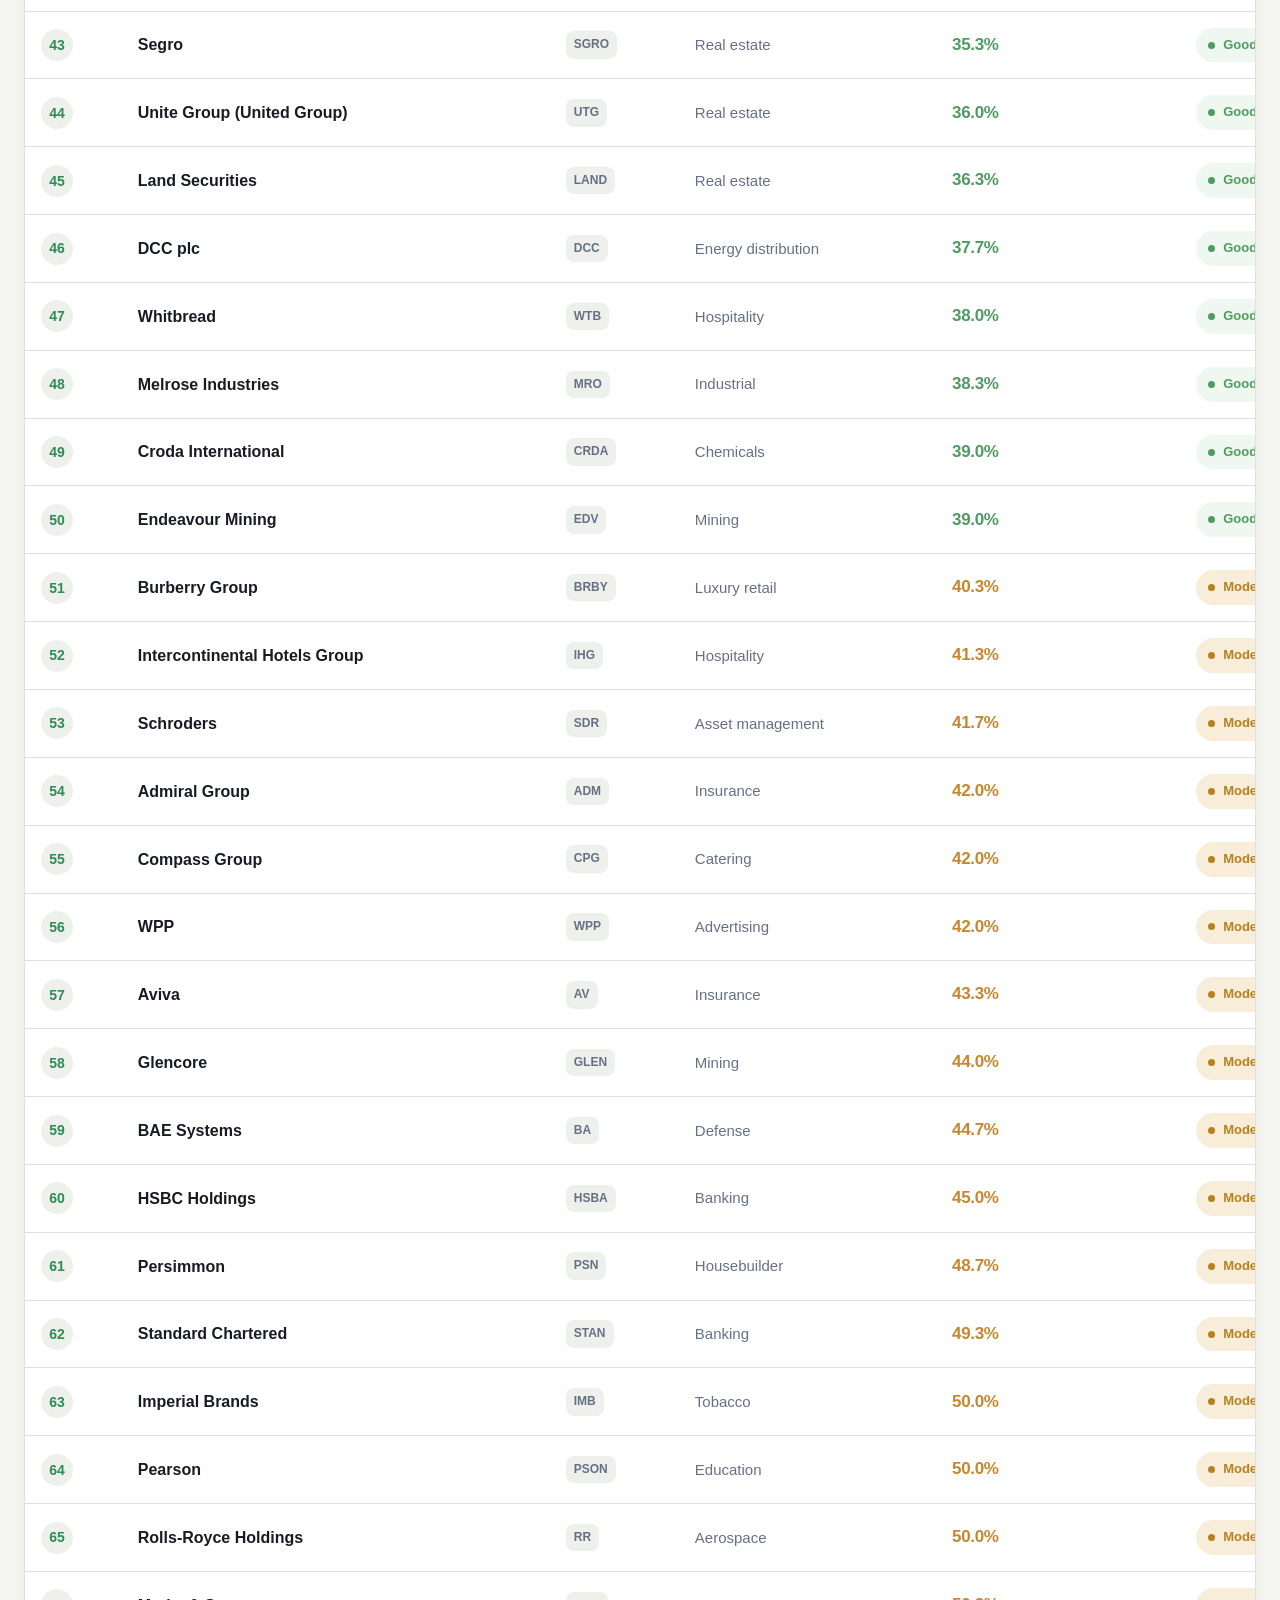
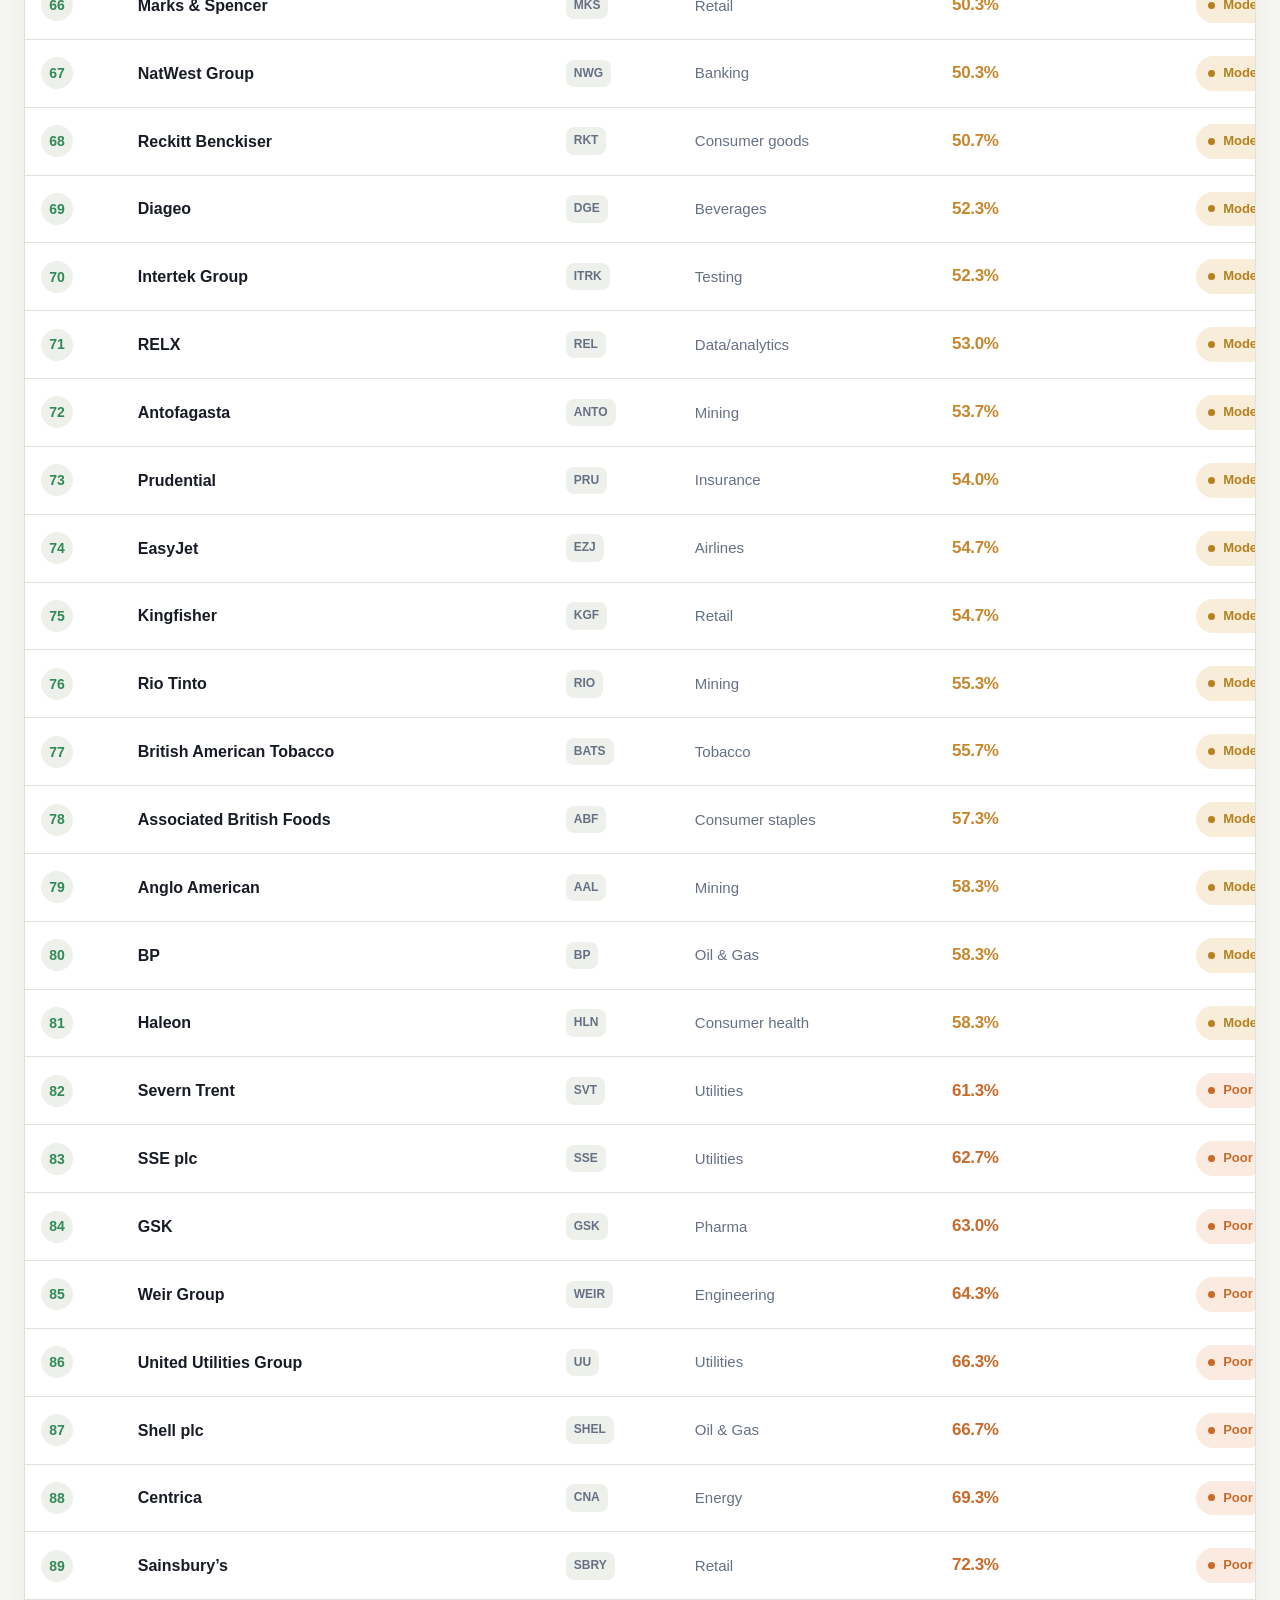
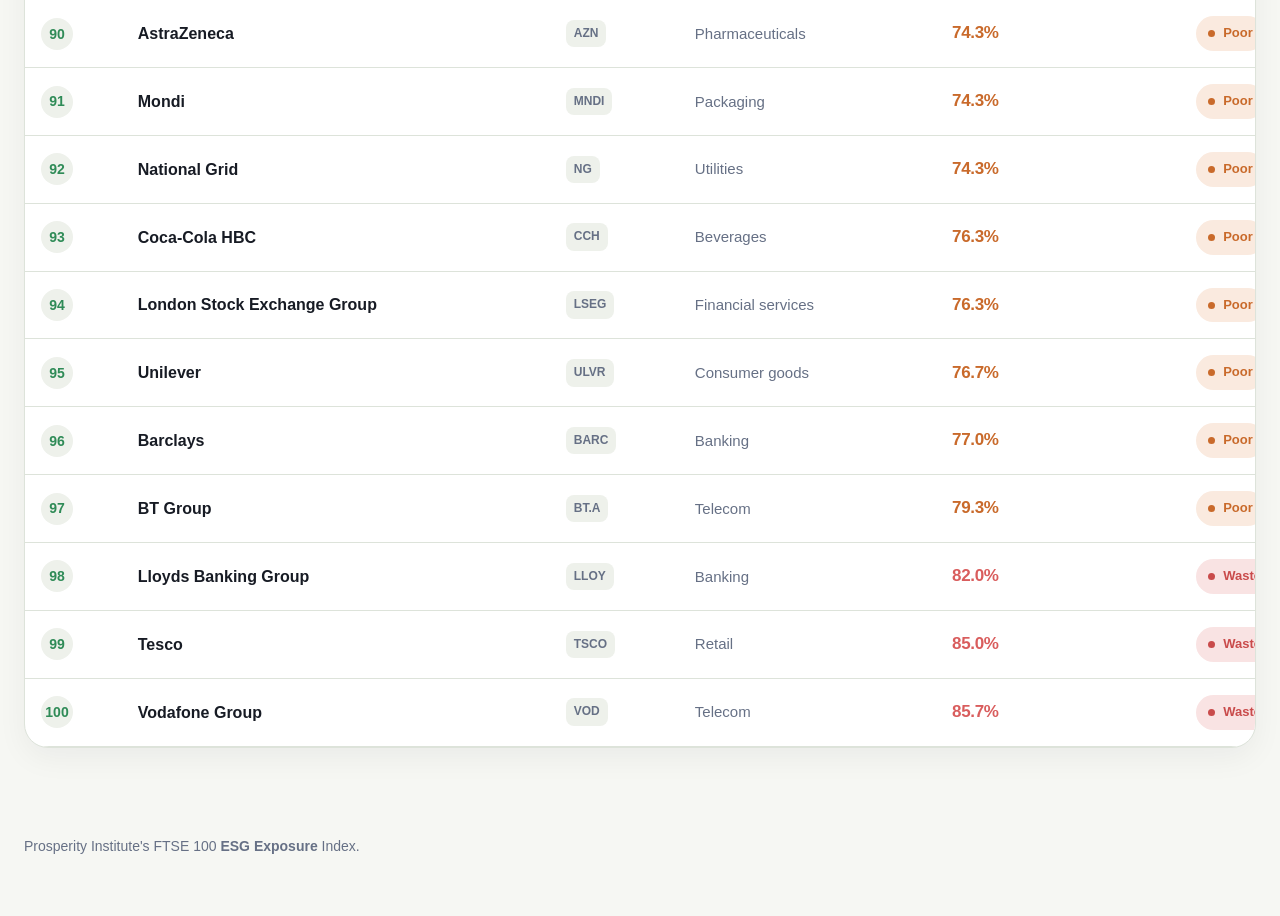
==== commit 2a0c3e44: "Update companies.html" ====
--- a/companies.html
+++ b/companies.html
@@ -8,7 +8,9 @@
 <header><div class="wrap nav"><div class="brand"><div class="brand-mark">↗</div><div class="brand-name">FTSE 100 ESG Index</div></div><nav class="nav-links"><a href="index.html">Overview</a>
 <a href="rankings.html">Rankings</a>
 <a href="methodology.html">Methodology</a>
-<a href="companies.html" class="active">Companies</a></nav></div></header>
+<a href="companies.html" class="active">Companies</a>
+<a href="sectors.html">Sectors</a>
+</nav></div></header>
 <section class="page"><div class="wrap-wide">
 <div class="section-head"><div><h1>Companies</h1><p>Company directory view with exposure score, rank, and sector.</p></div></div>
 <div class="toolbar">
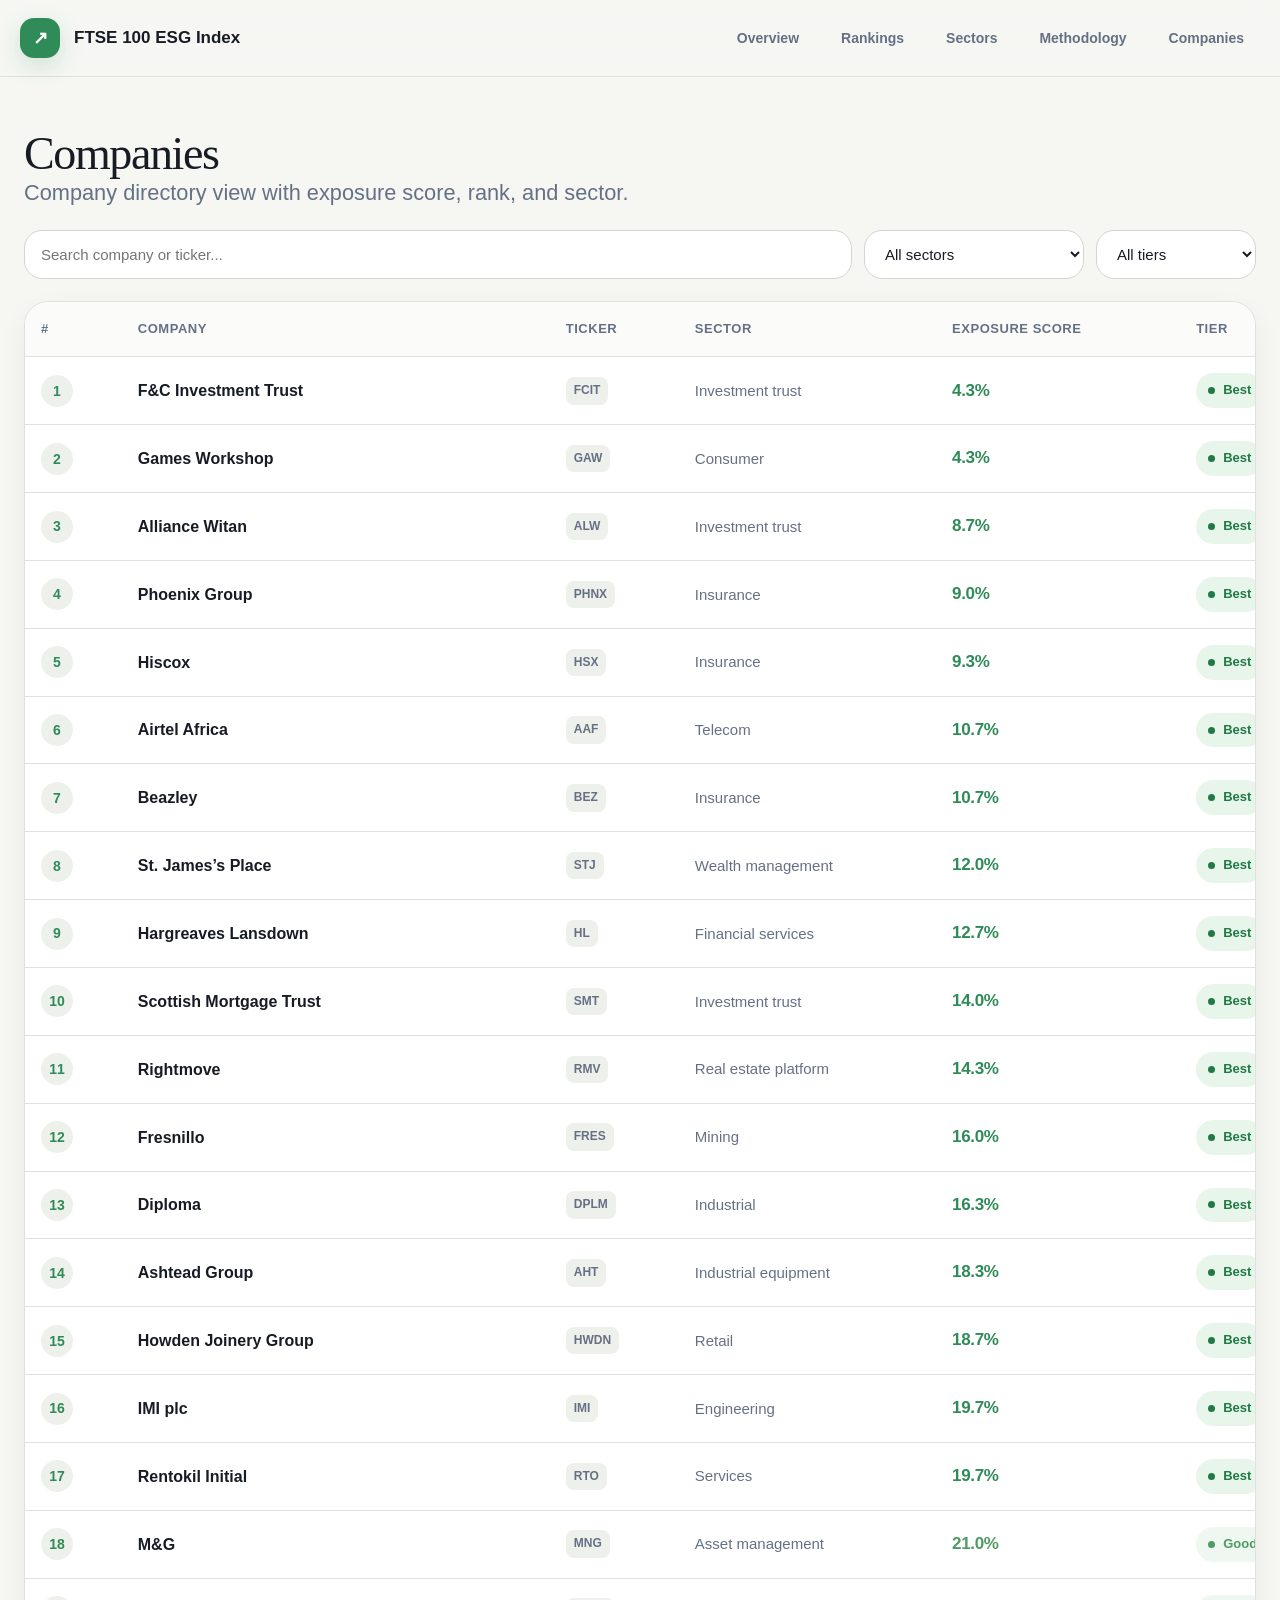
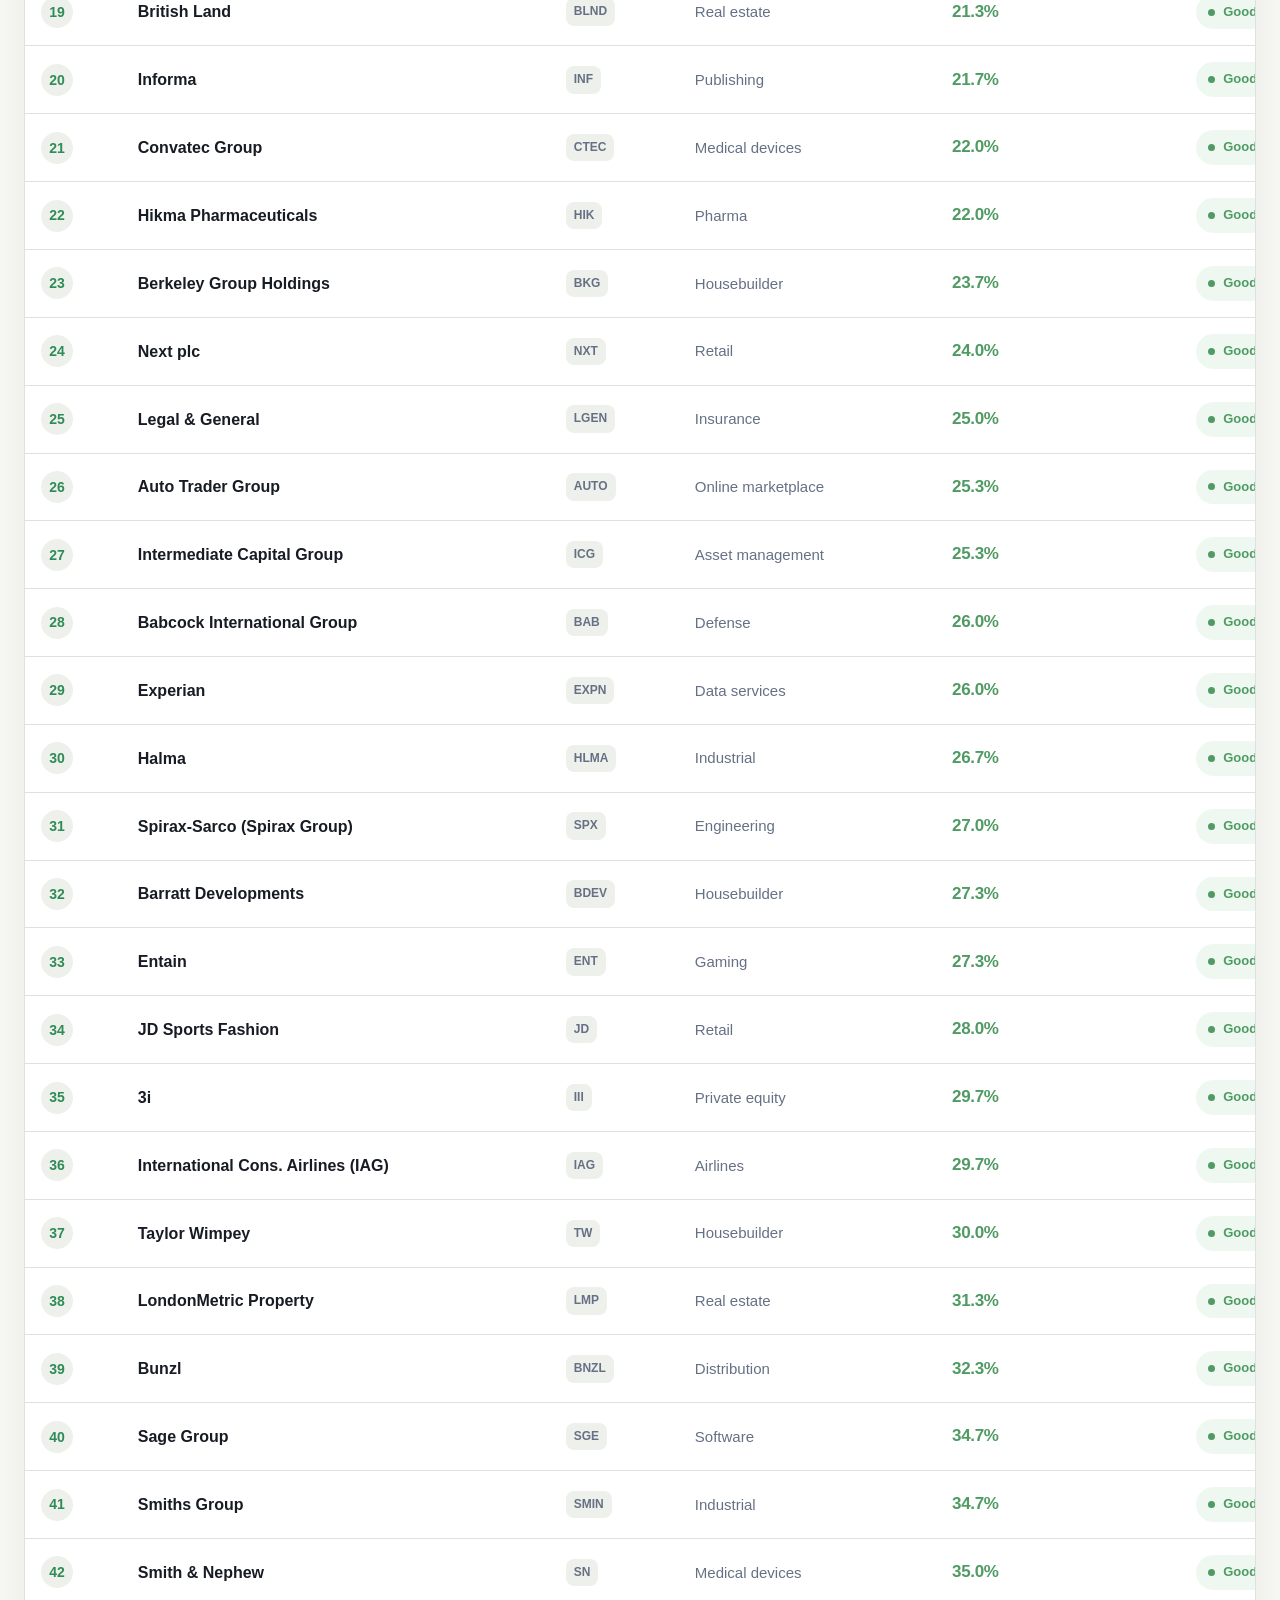
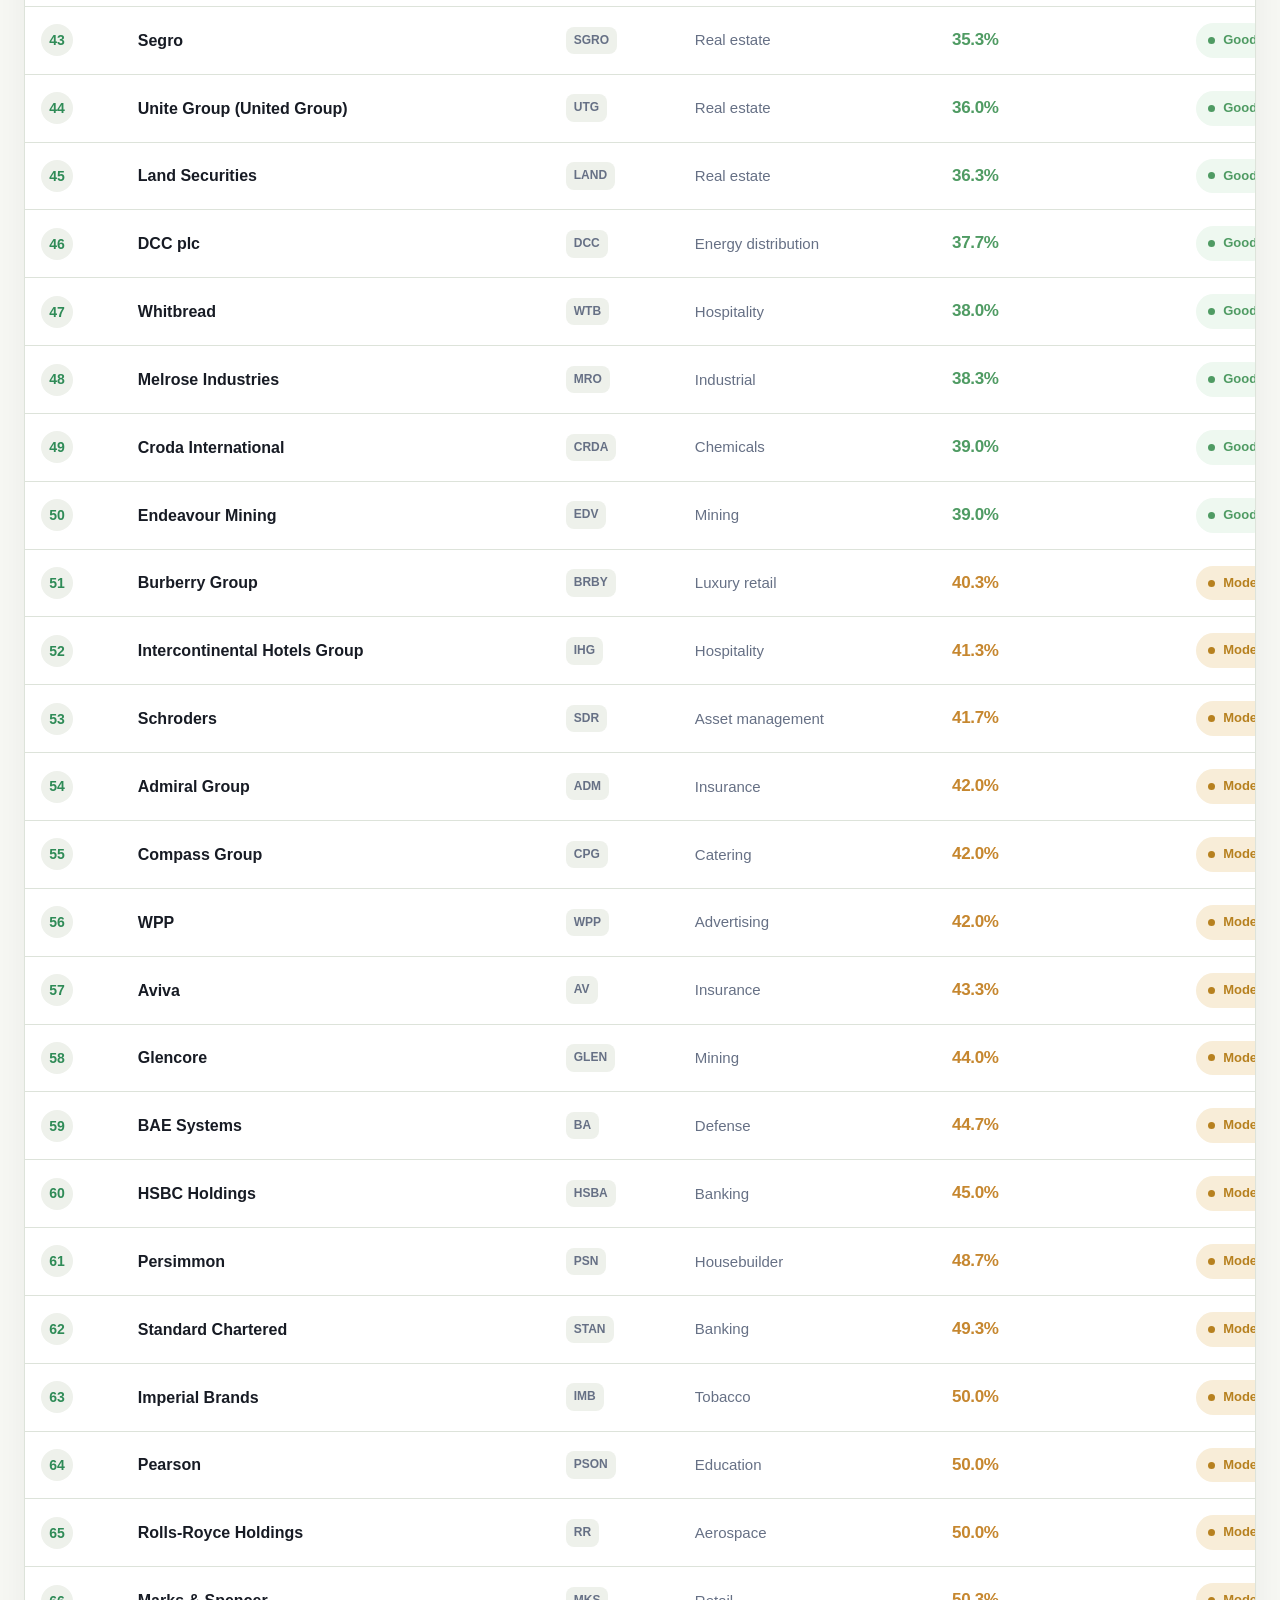
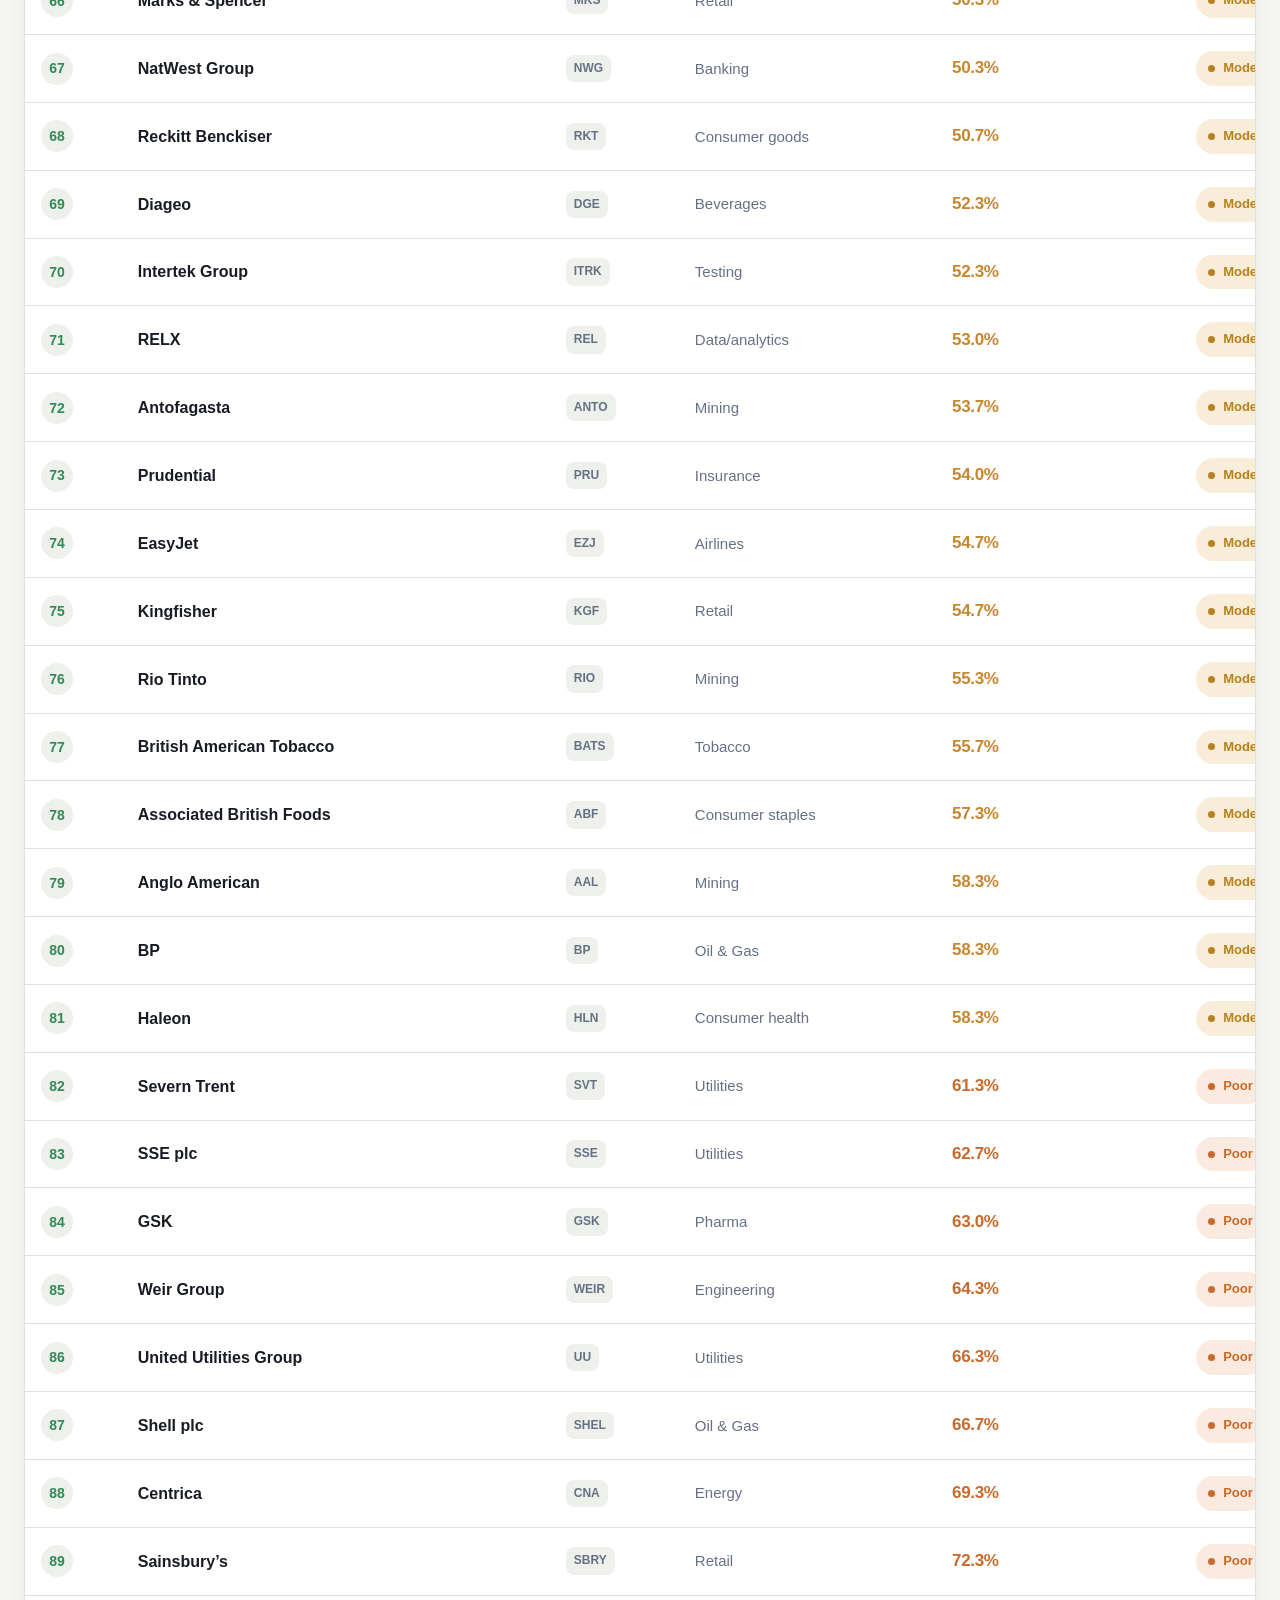
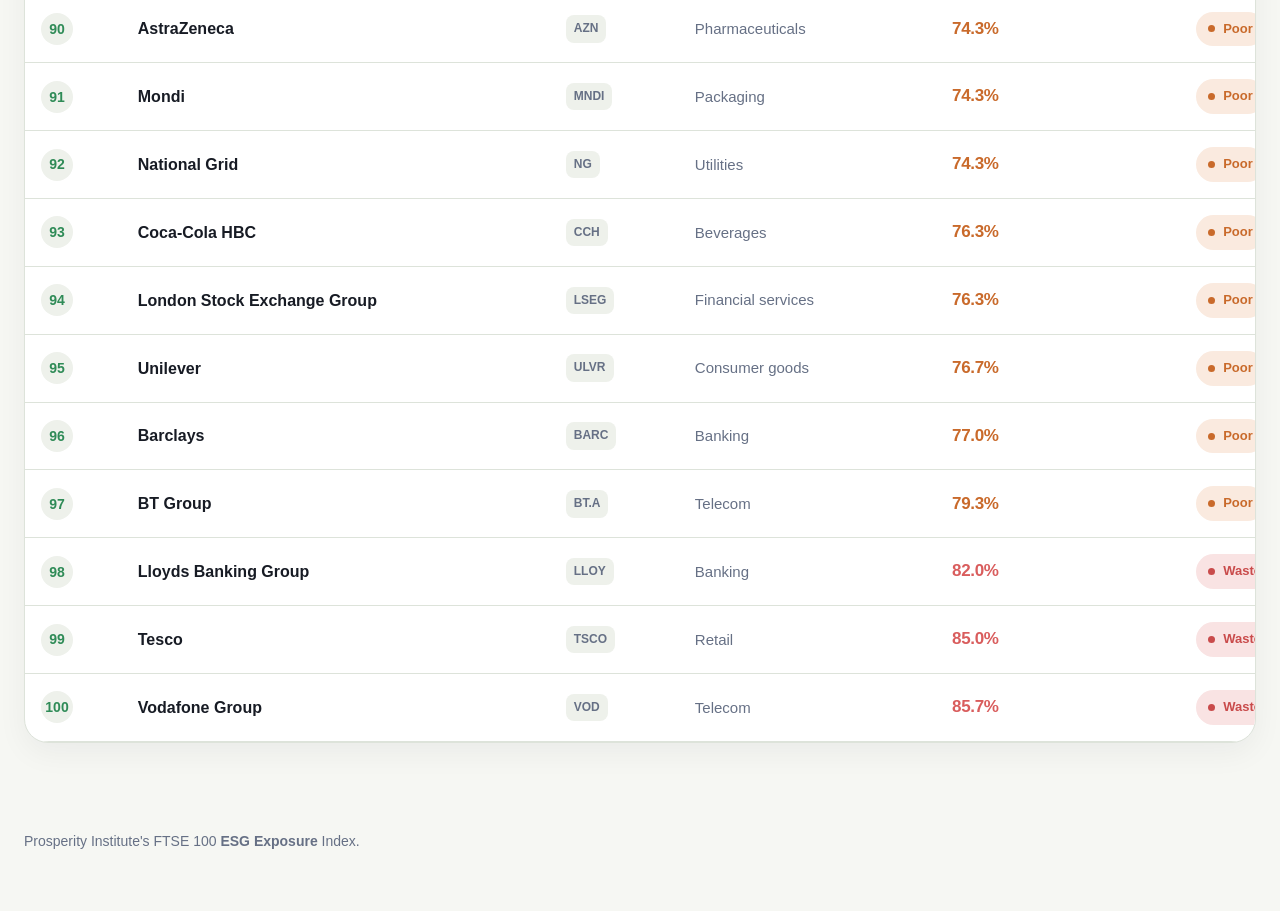
==== commit fa06c884: "Update companies.html" ====
--- a/companies.html
+++ b/companies.html
@@ -6,11 +6,10 @@
 <script defer src="data.js"></script><script defer src="companies.js"></script>
 </head><body>
 <header><div class="wrap nav"><div class="brand"><div class="brand-mark">↗</div><div class="brand-name">FTSE 100 ESG Index</div></div><nav class="nav-links"><a href="index.html">Overview</a>
-<a href="rankings.html">Rankings</a>
-<a href="methodology.html">Methodology</a>
-<a href="companies.html" class="active">Companies</a>
-<a href="sectors.html">Sectors</a>
-</nav></div></header>
+  <a href="rankings.html">Rankings</a>
+  <a href="sectors.html">Sectors</a>
+  <a href="methodology.html">Methodology</a>
+  <a href="companies.html">Companies</a></nav></div></header>
 <section class="page"><div class="wrap-wide">
 <div class="section-head"><div><h1>Companies</h1><p>Company directory view with exposure score, rank, and sector.</p></div></div>
 <div class="toolbar">
--- a/styles.css
+++ b/styles.css
@@ -116,3 +116,69 @@
   .lb-row { grid-template-columns: 40px minmax(0,1fr); }
   .lb-score { text-align: left; grid-column: 2; }
 }
+.sector-stat-card,
+.stat-card {
+  min-height: 120px;
+  display: flex;
+  flex-direction: column;
+  justify-content: space-between;
+  padding: 14px 18px;
+}
+
+.sector-stat-value,
+.stat-value {
+  font-size: clamp(18px, 1.9vw, 30px);
+  line-height: 1.05;
+  white-space: normal;
+  overflow-wrap: anywhere;
+  word-break: break-word;
+  max-width: 100%;
+  margin: 6px 0;
+}
+
+.stat-label {
+  font-size: 12px;
+  line-height: 1.2;
+  margin-bottom: 6px;
+}
+
+.stat-note {
+  font-size: 12px;
+  line-height: 1.2;
+  margin-top: 6px;
+}
+
+.section-head h2 {
+  font-size: clamp(32px, 4vw, 56px);
+  line-height: 1.02;
+  white-space: normal;
+  overflow-wrap: anywhere;
+  word-break: break-word;
+  max-width: 100%;
+  margin: 0 0 8px;
+}
+
+.section-head p {
+  font-size: clamp(16px, 1.7vw, 22px);
+  line-height: 1.35;
+  margin: 0;
+}
+
+.stats-grid {
+  gap: 10px;
+}
+
+@media (max-width: 900px) {
+  .section-head h2 {
+    font-size: clamp(26px, 7vw, 40px);
+  }
+
+  .section-head p {
+    font-size: clamp(14px, 3.5vw, 18px);
+  }
+
+  .sector-stat-value,
+  .stat-value {
+    font-size: clamp(16px, 5vw, 24px);
+  }
+}
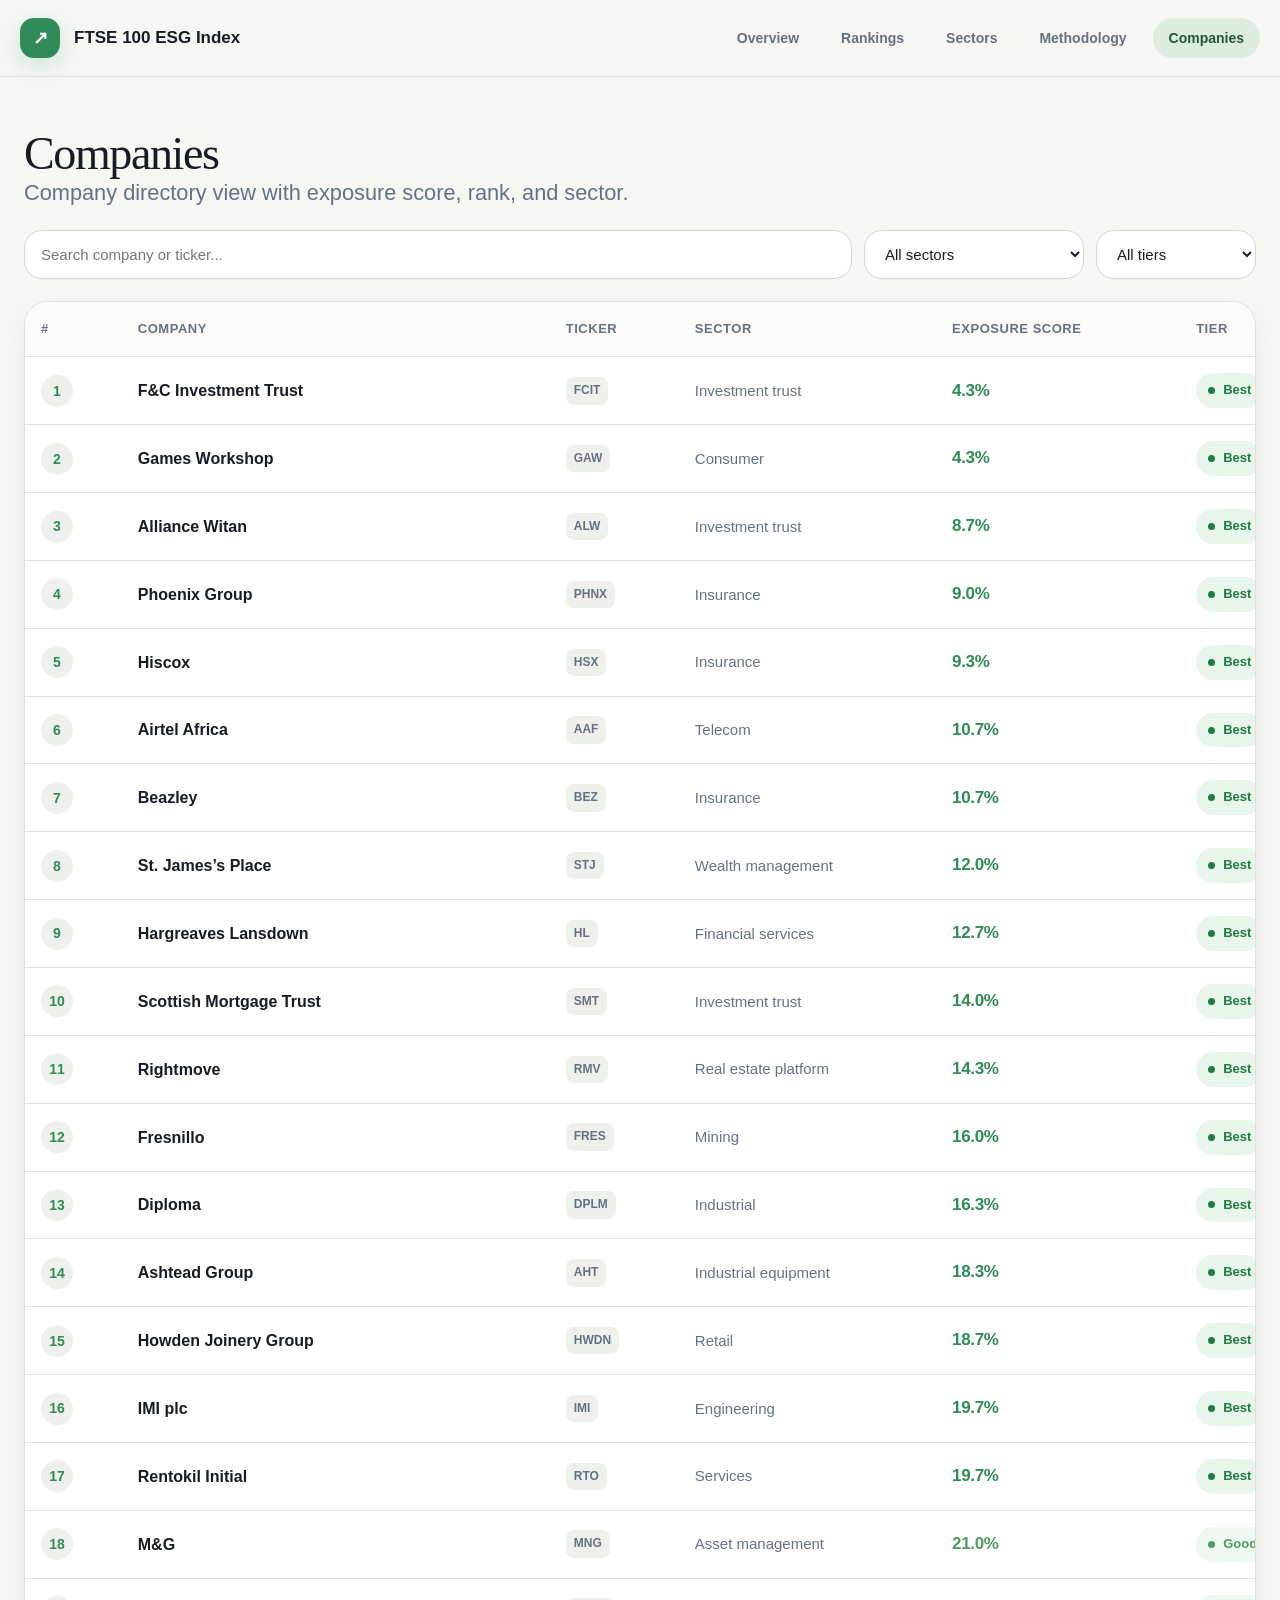
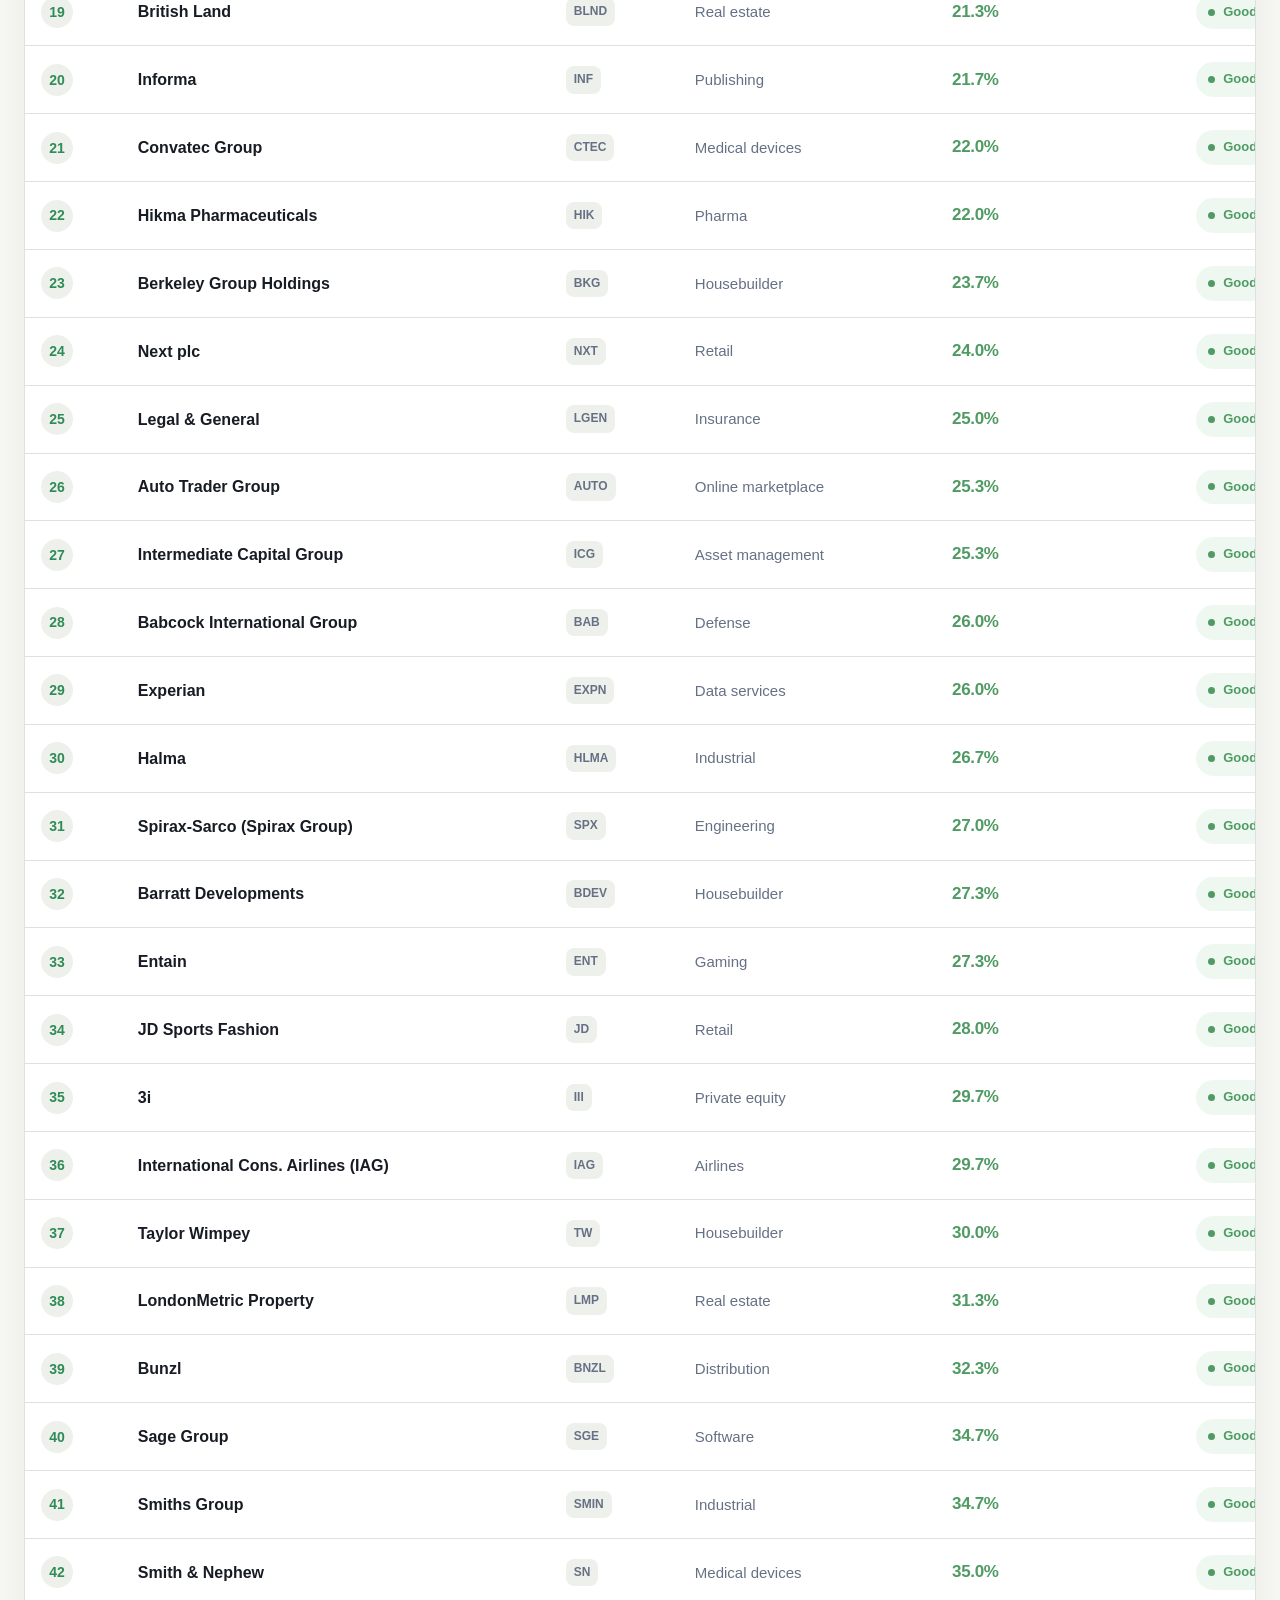
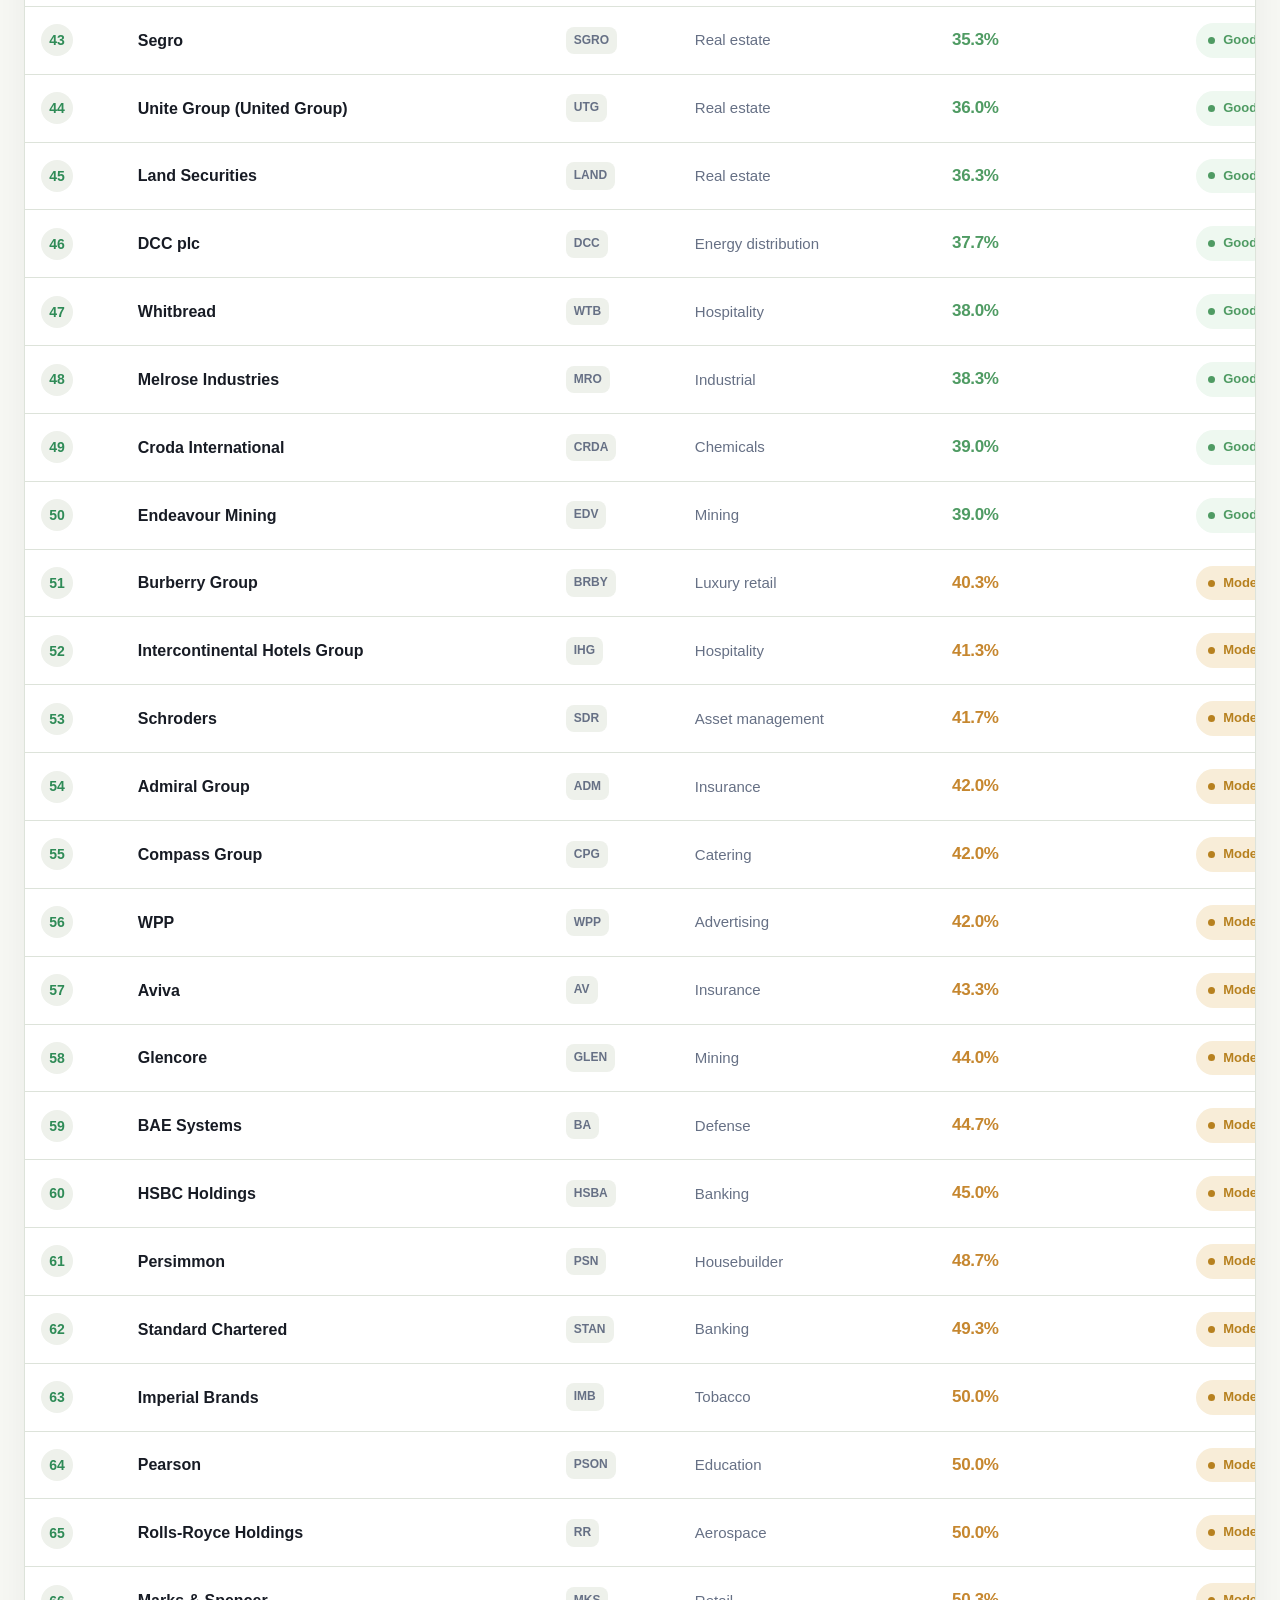
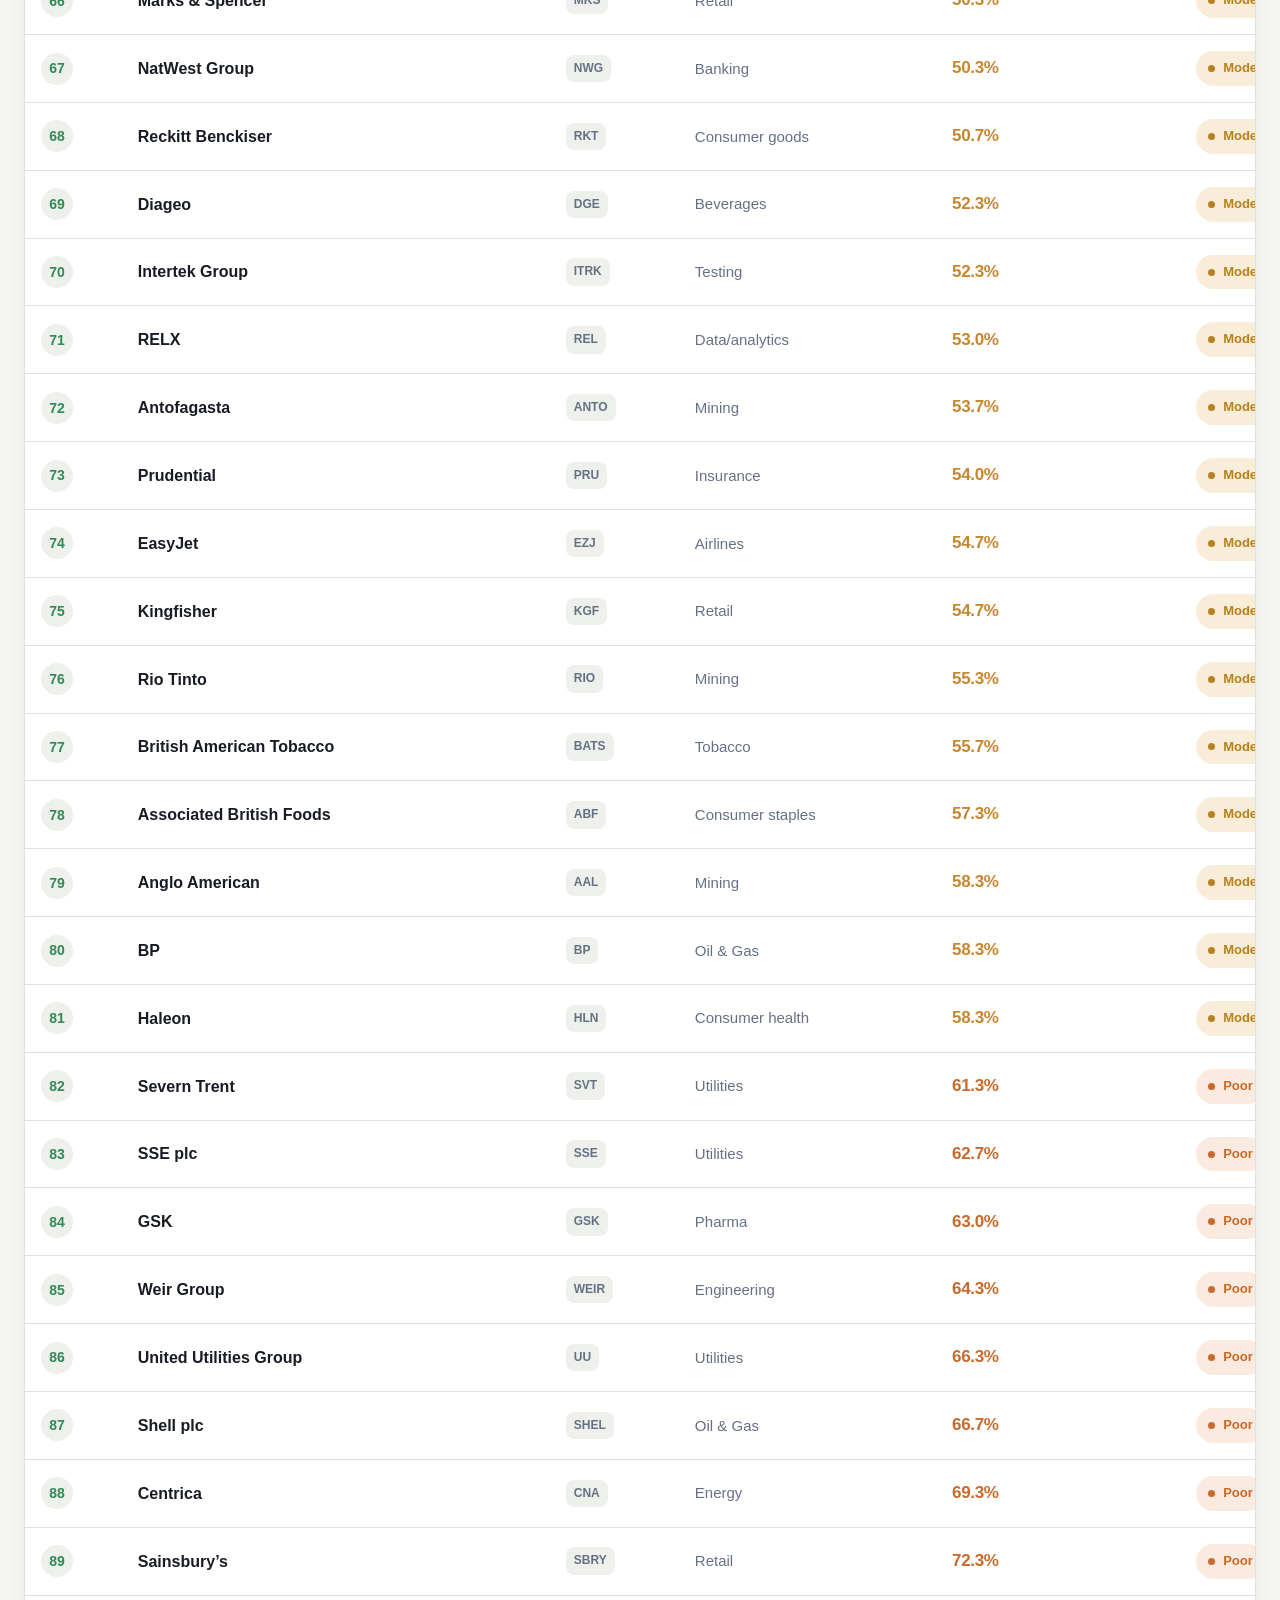
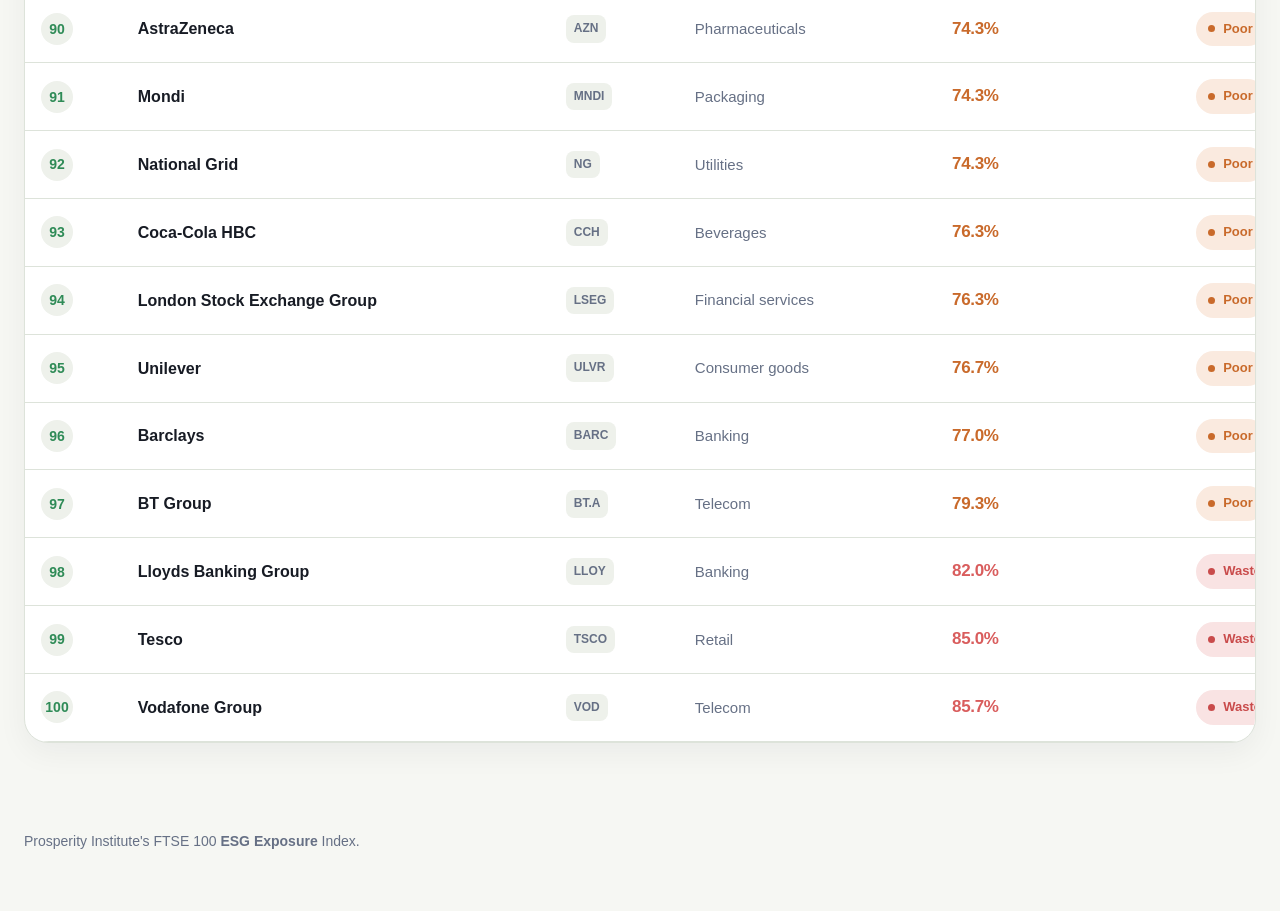
==== commit d8993009: "Update companies.html" ====
--- a/companies.html
+++ b/companies.html
@@ -5,11 +5,13 @@
 <link rel="stylesheet" href="styles.css">
 <script defer src="data.js"></script><script defer src="companies.js"></script>
 </head><body>
-<header><div class="wrap nav"><div class="brand"><div class="brand-mark">↗</div><div class="brand-name">FTSE 100 ESG Index</div></div><nav class="nav-links"><a href="index.html">Overview</a>
+<header><div class="wrap nav"><div class="brand"><div class="brand-mark">↗</div><div class="brand-name">FTSE 100 ESG Index</div></div><nav class="nav-links">
+  <a href="index.html">Overview</a>
   <a href="rankings.html">Rankings</a>
   <a href="sectors.html">Sectors</a>
   <a href="methodology.html">Methodology</a>
-  <a href="companies.html">Companies</a></nav></div></header>
+  <a href="companies.html" class="active">Companies</a>
+</nav></div></header>
 <section class="page"><div class="wrap-wide">
 <div class="section-head"><div><h1>Companies</h1><p>Company directory view with exposure score, rank, and sector.</p></div></div>
 <div class="toolbar">
--- a/styles.css
+++ b/styles.css
@@ -182,3 +182,16 @@
     font-size: clamp(16px, 5vw, 24px);
   }
 }
+body:has(#sectorBarChart) .section-head h2 {
+  font-size: clamp(24px, 2.8vw, 38px) !important;
+  line-height: 1.1 !important;
+  white-space: normal !important;
+  overflow-wrap: anywhere !important;
+  word-break: break-word !important;
+  max-width: 100%;
+}
+
+body:has(#sectorBarChart) .section-head p {
+  font-size: clamp(14px, 1.4vw, 18px);
+  line-height: 1.4;
+}
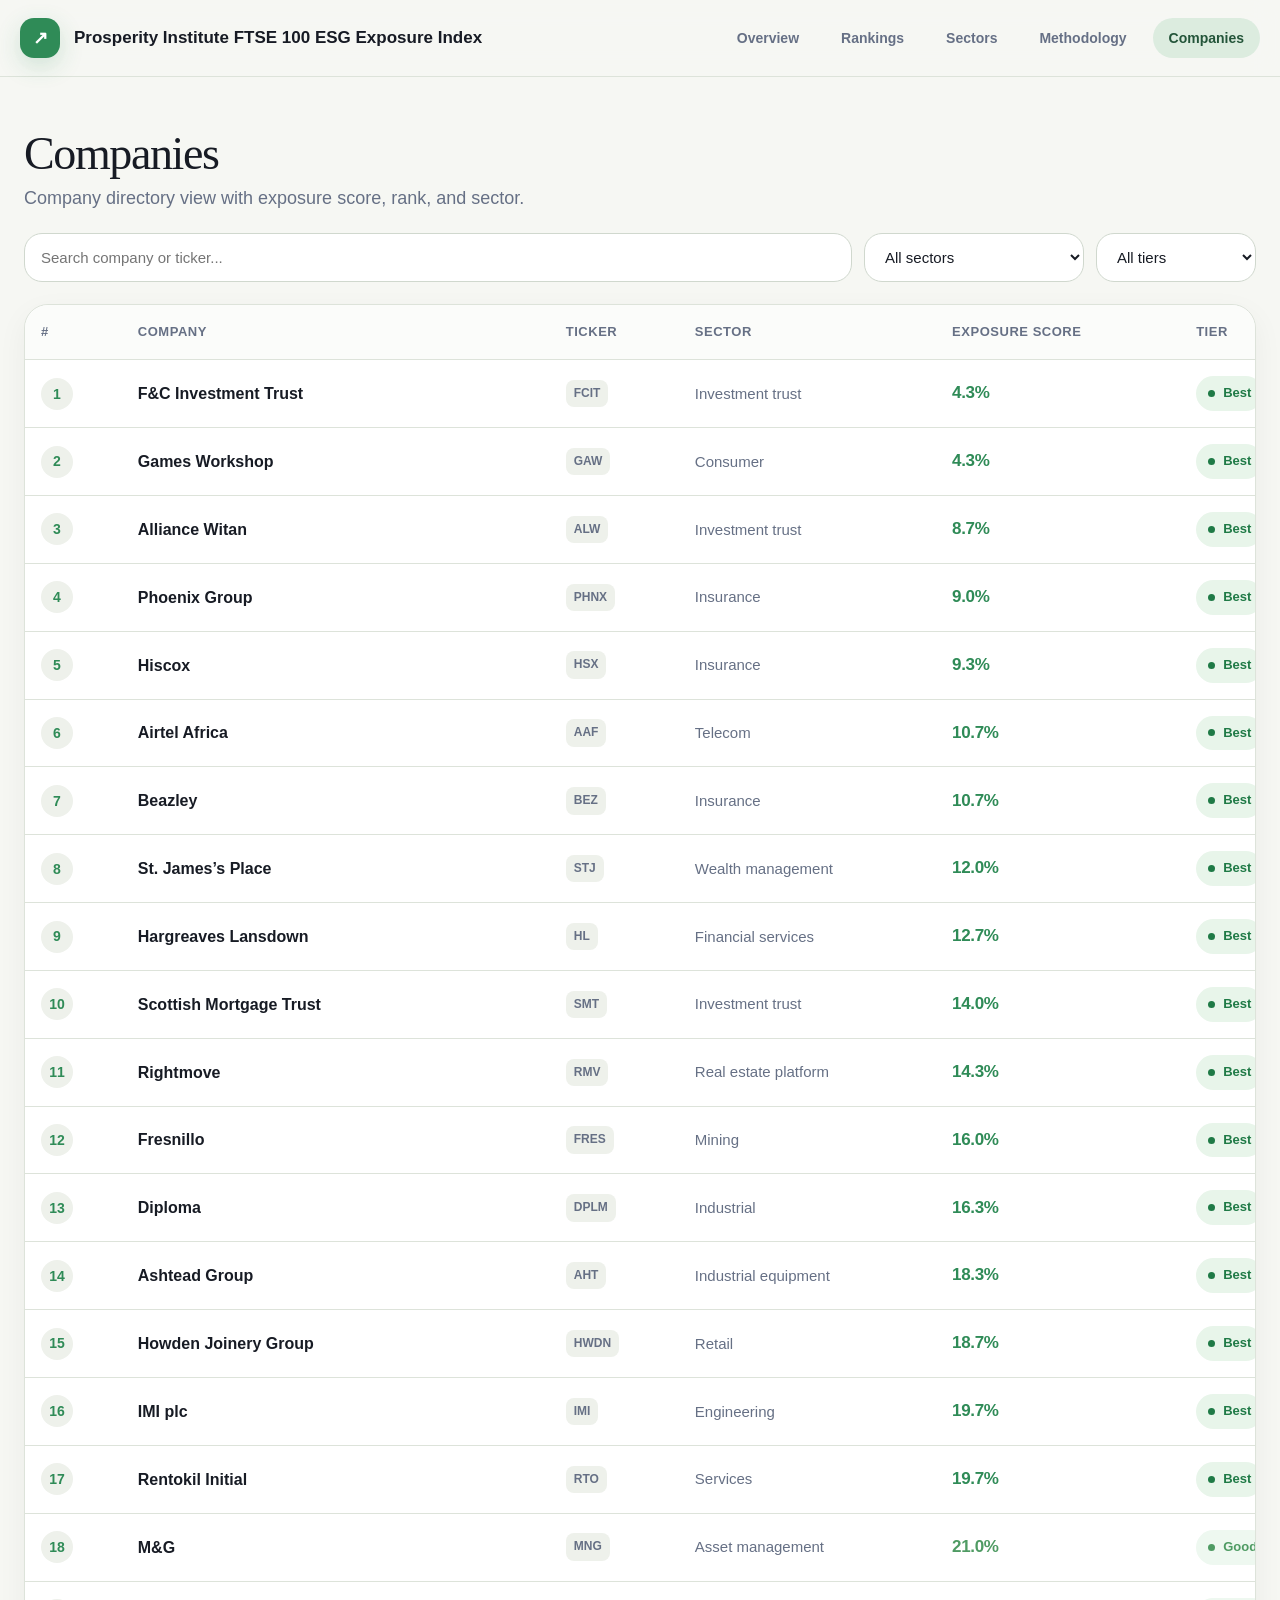
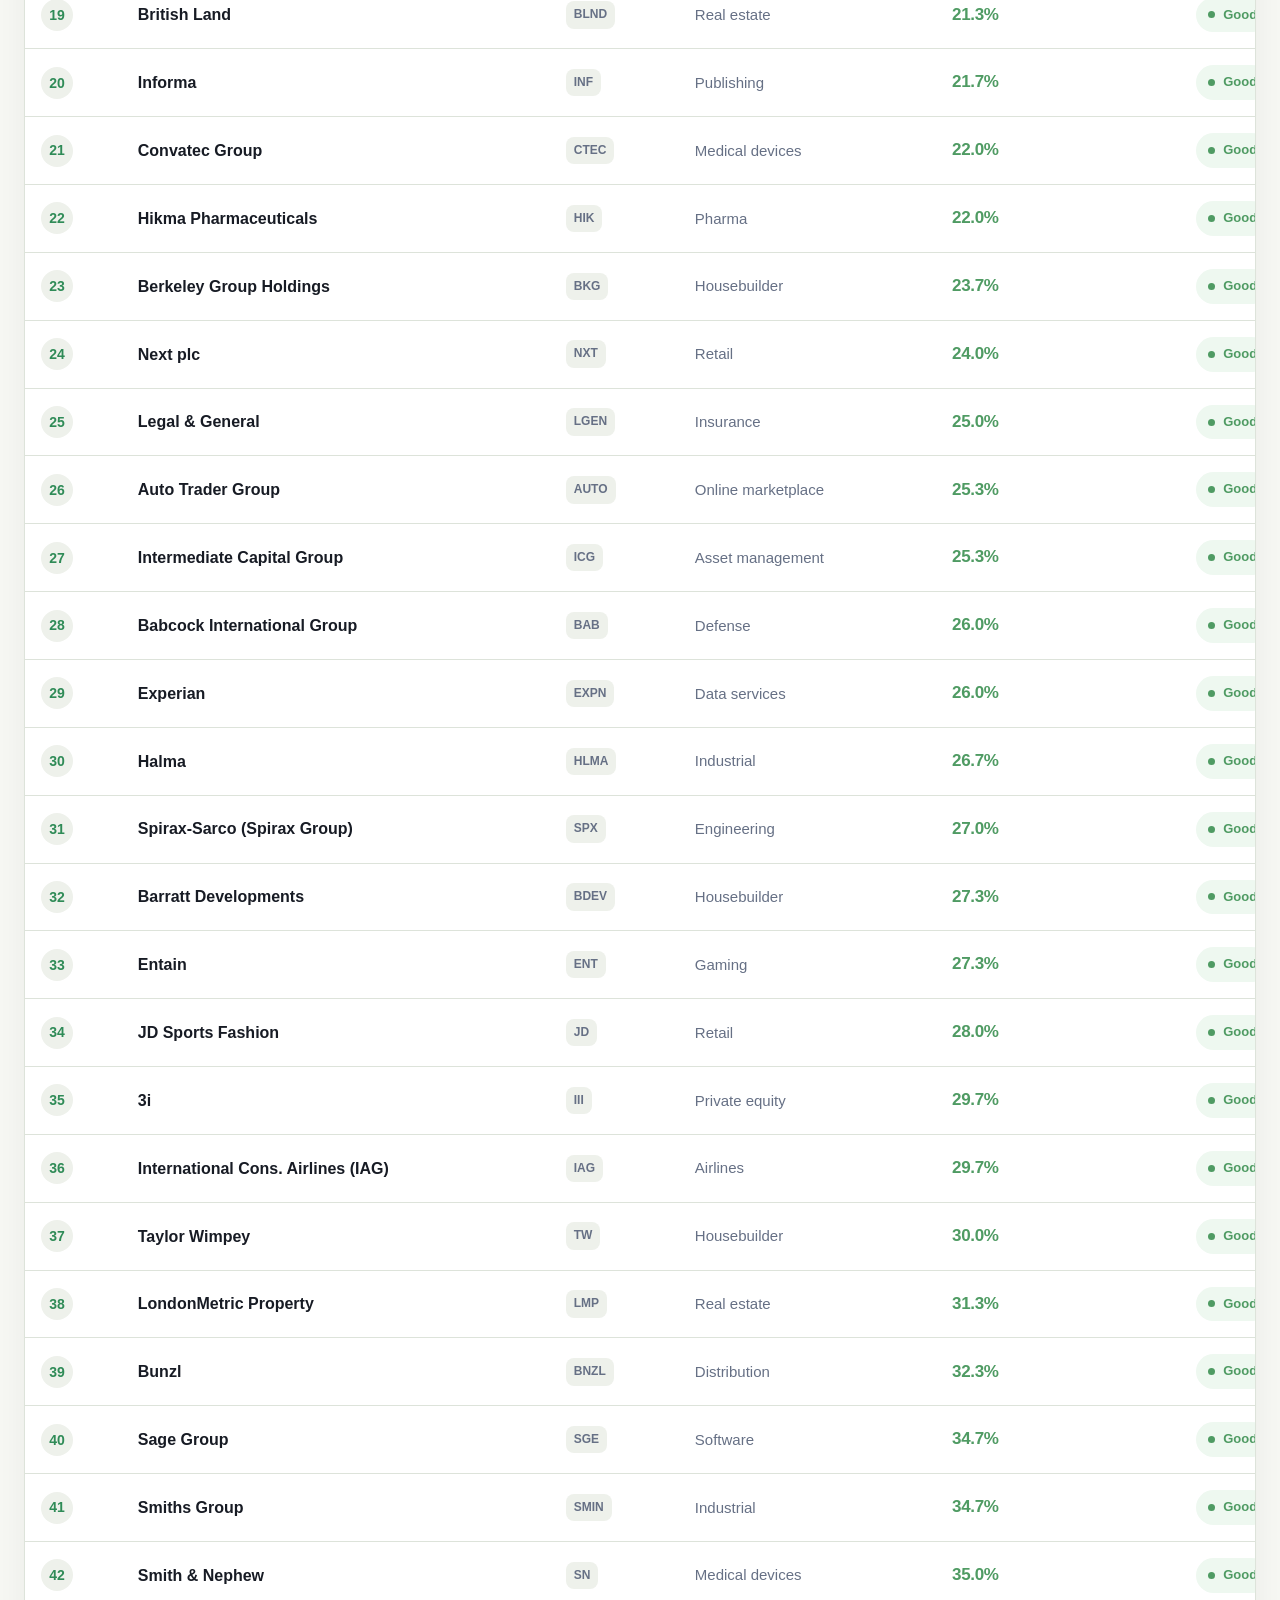
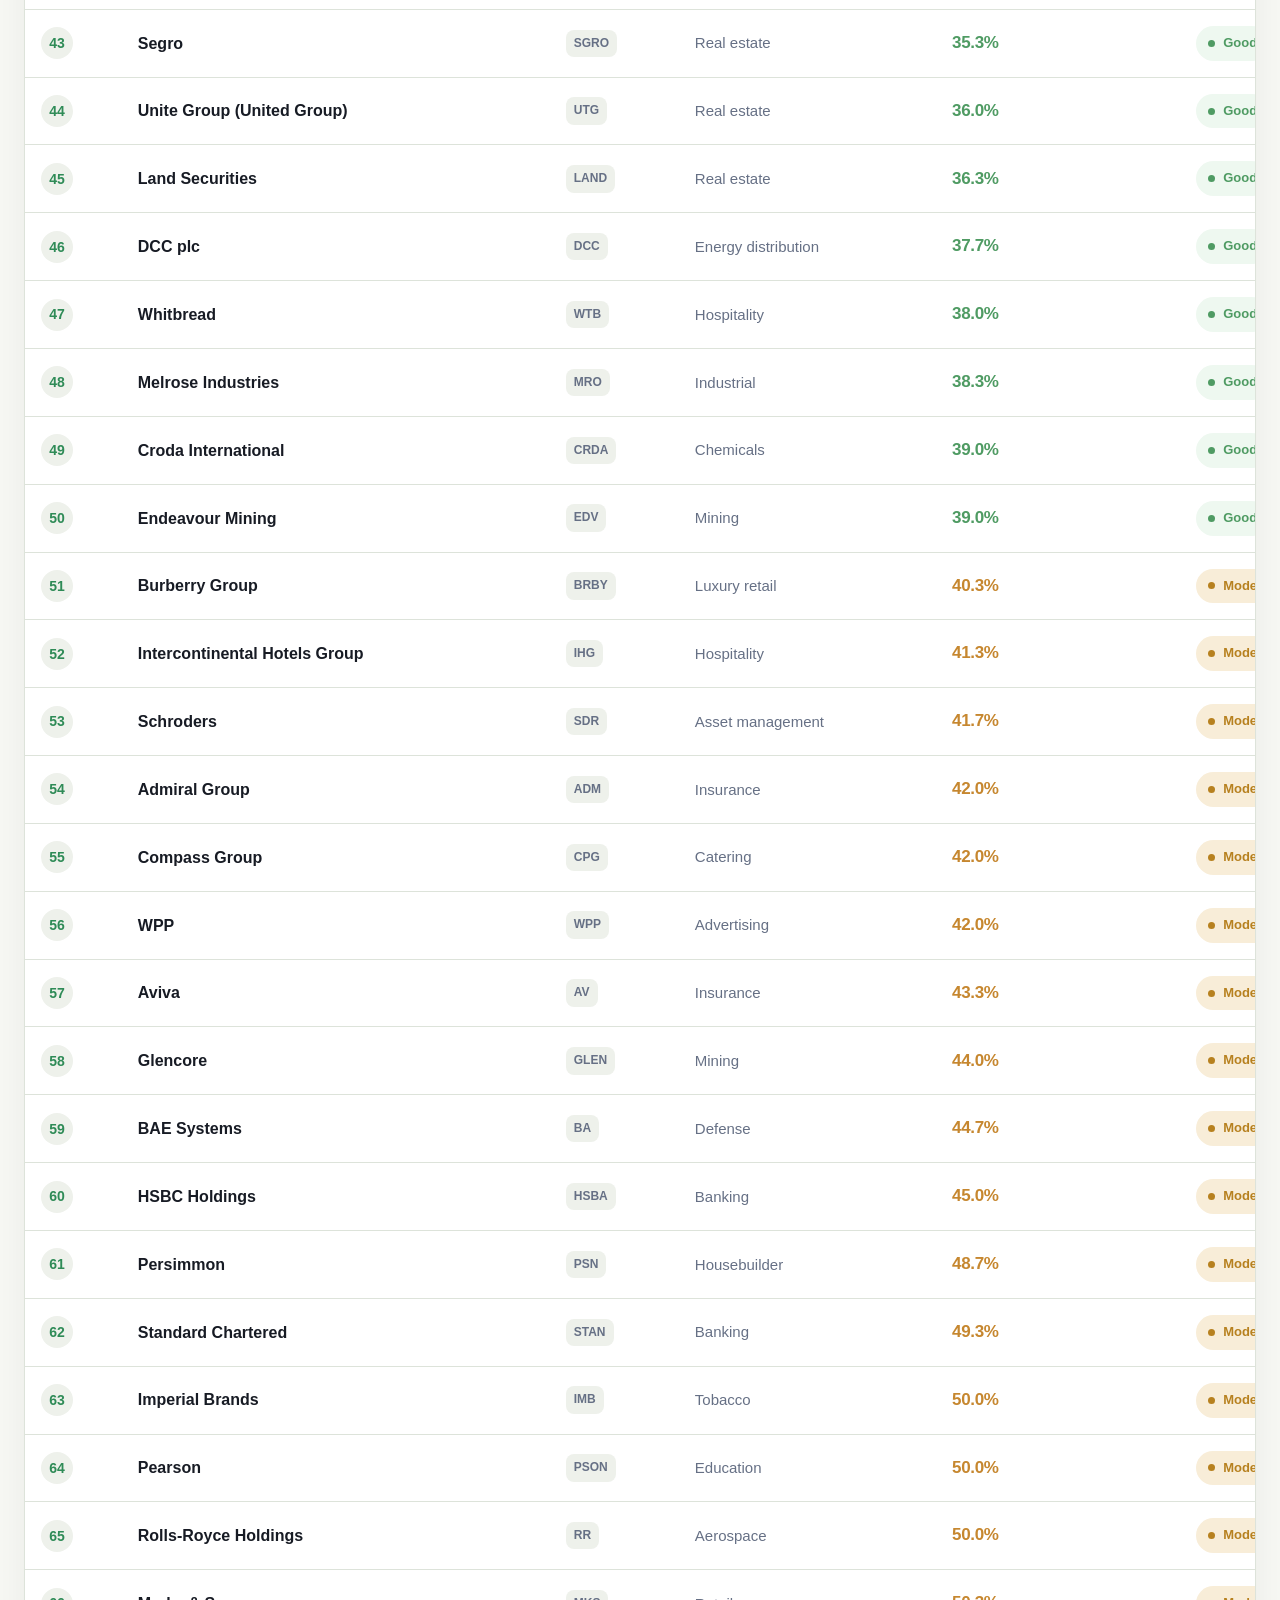
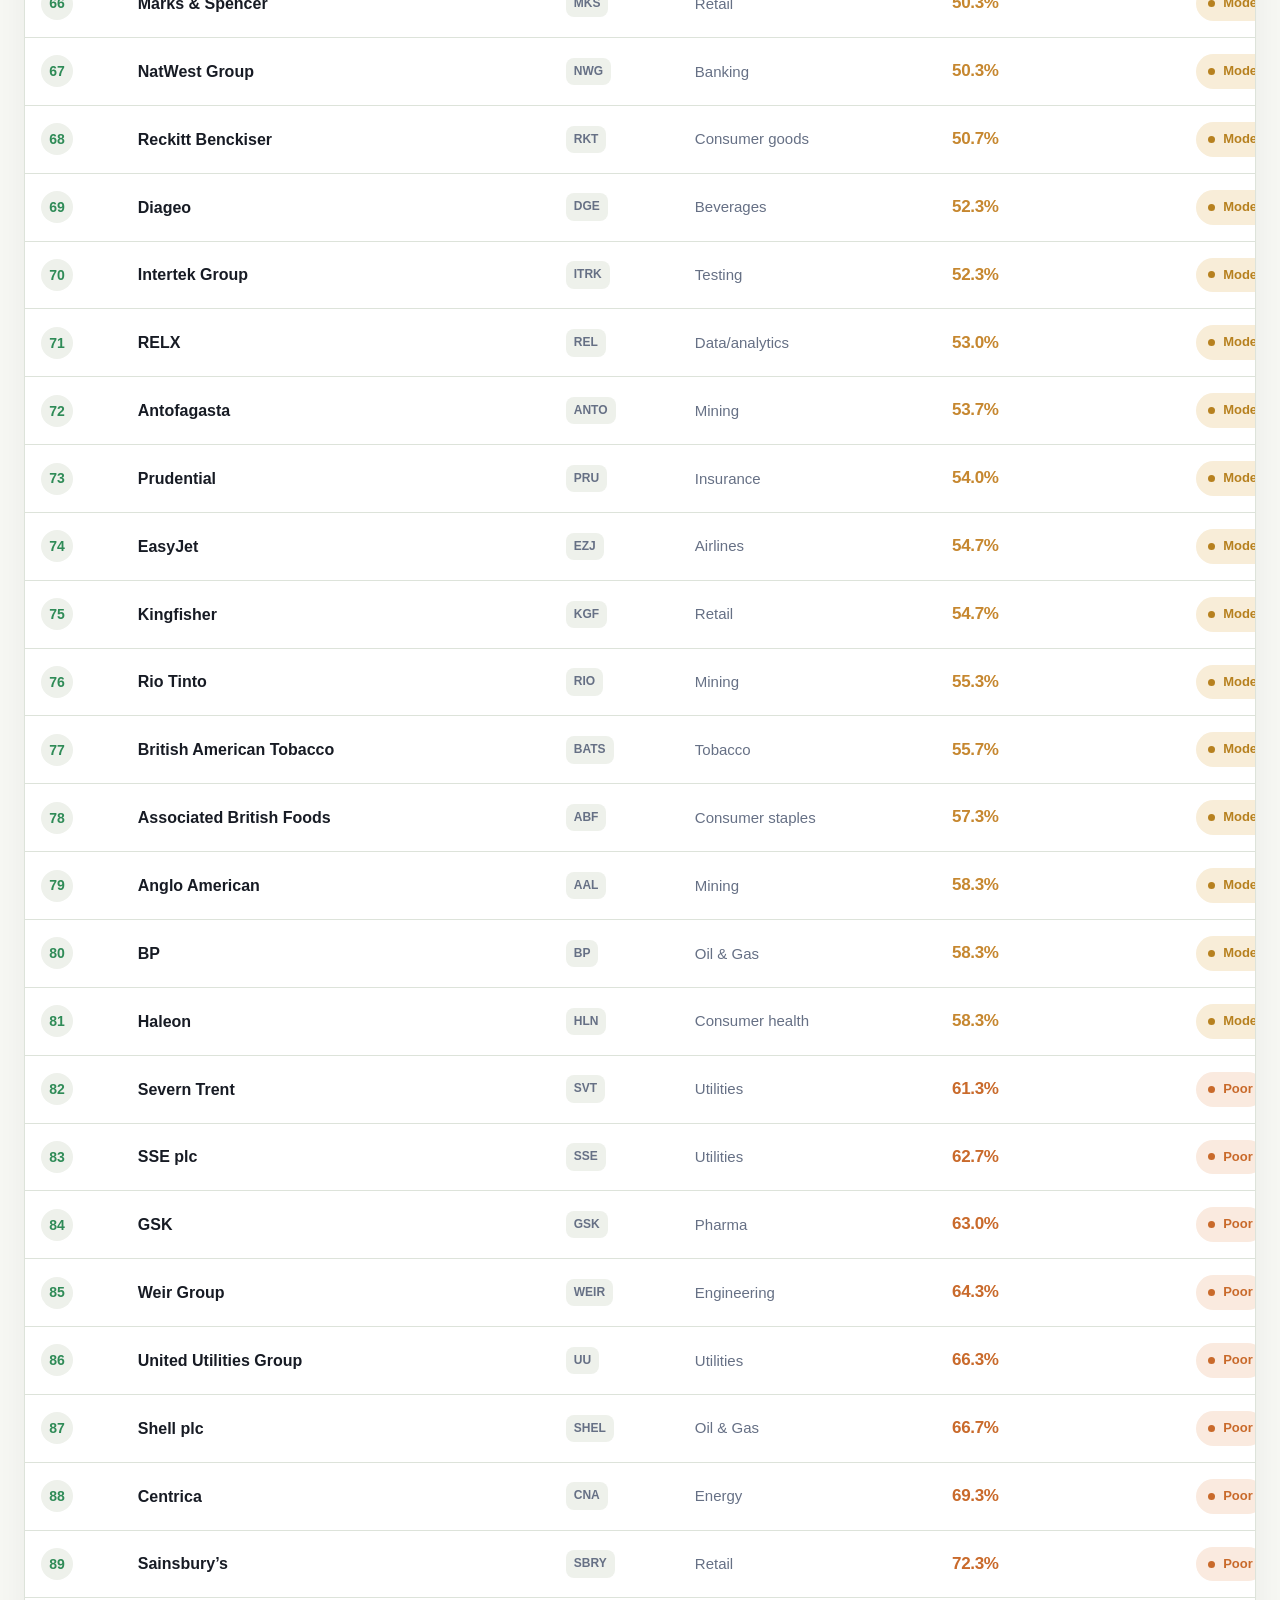
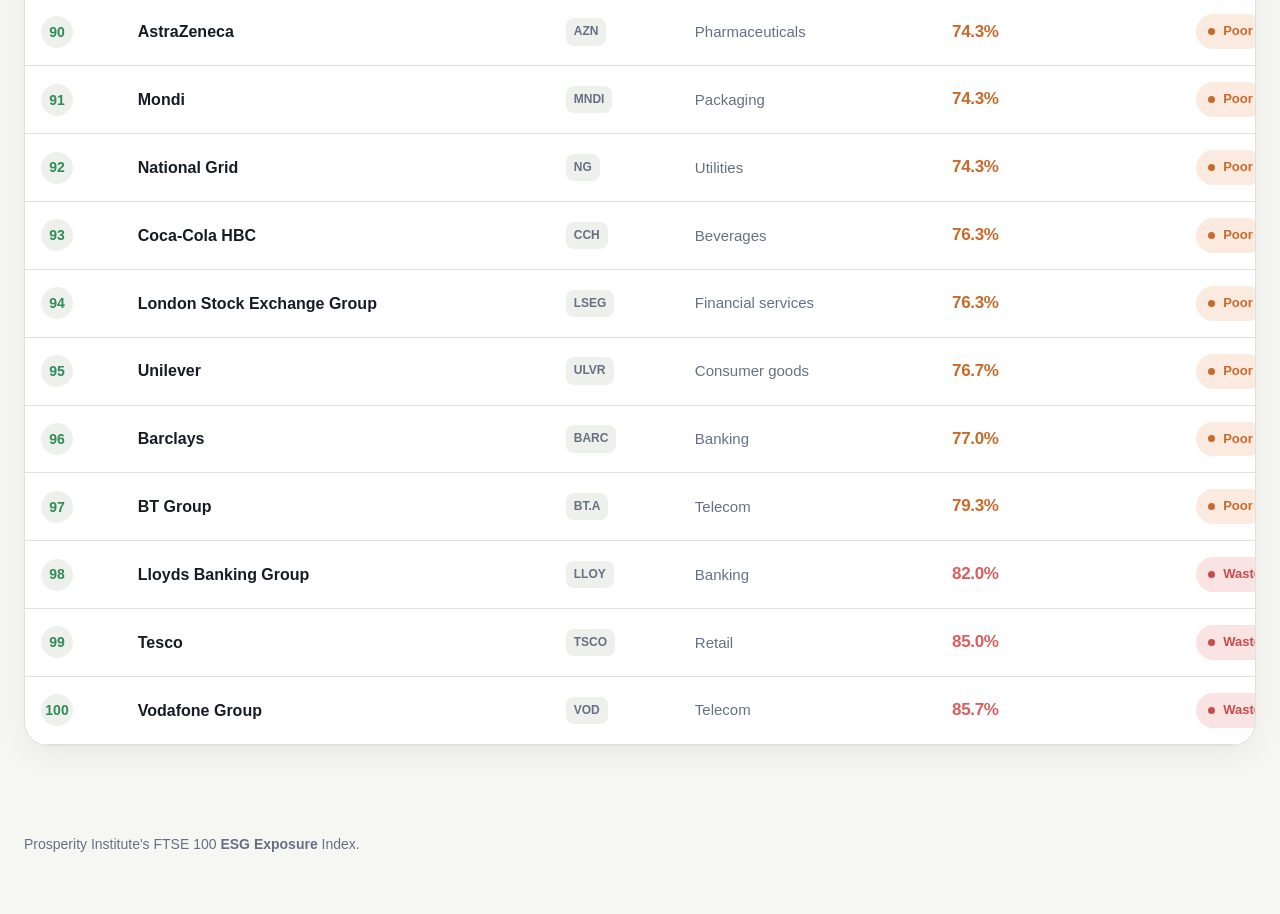
==== commit 0cdc6ec6: "Update companies.html" ====
--- a/companies.html
+++ b/companies.html
@@ -5,7 +5,10 @@
 <link rel="stylesheet" href="styles.css">
 <script defer src="data.js"></script><script defer src="companies.js"></script>
 </head><body>
-<header><div class="wrap nav"><div class="brand"><div class="brand-mark">↗</div><div class="brand-name">FTSE 100 ESG Index</div></div><nav class="nav-links">
+<header><div class="wrap nav"><a href="index.html" class="brand">
+  <div class="brand-mark">↗</div>
+  <div class="brand-name">Prosperity Institute FTSE 100 <strong>ESG Exposure</strong> Index</div>
+</a><nav class="nav-links">
   <a href="index.html">Overview</a>
   <a href="rankings.html">Rankings</a>
   <a href="sectors.html">Sectors</a>
--- a/styles.css
+++ b/styles.css
@@ -1,145 +1,710 @@
 
 :root {
-  --bg: #f6f7f3; --surface: #ffffff; --surface-soft: #f0f3ee; --surface-muted: #eef1eb;
-  --ink: #171b24; --ink-soft: #667085; --ink-faint: #98a2b3; --line: #dde3da; --line-dark: #d0d8ce;
-  --navy: #10192b; --green: #2f8b57; --green-soft: #dcecdf; --green-faint: #edf7ef;
-  --red: #d95d5d; --red-soft: #fae8e8; --amber: #c6872f; --amber-soft: #f6ecd9;
-  --shadow: 0 10px 30px rgba(16,25,43,0.05);
-}
-* { box-sizing: border-box; }
-html { scroll-behavior: smooth; }
-body { margin: 0; font-family: Inter, Arial, sans-serif; background: var(--bg); color: var(--ink); line-height: 1.45; }
-a { color: inherit; text-decoration: none; }
-.wrap { max-width: 1240px; margin: 0 auto; padding: 0 28px; }
-.wrap-wide { max-width: 1540px; margin: 0 auto; padding: 0 24px; }
-header { position: sticky; top: 0; z-index: 50; background: rgba(246,247,243,0.92); backdrop-filter: blur(12px); border-bottom: 1px solid var(--line); }
-.nav { display: flex; align-items: center; justify-content: space-between; padding: 18px 0; }
-.brand { display: flex; align-items: center; gap: 14px; font-weight: 700; color: var(--ink); }
-.brand-mark { width: 40px; height: 40px; border-radius: 14px; display: grid; place-items: center; background: var(--green); color: white; box-shadow: 0 8px 24px rgba(47,139,87,0.20); font-size: 18px; }
-.brand-name { font-size: 17px; font-weight: 700; }
-.nav-links { display: flex; gap: 10px; flex-wrap: wrap; }
-.nav-links a { padding: 10px 16px; border-radius: 999px; color: var(--ink-soft); font-weight: 600; font-size: 14px; }
-.nav-links a.active, .nav-links a:hover { background: var(--green-soft); color: #24553a; }
-.hero { background: radial-gradient(circle at right top, rgba(47,139,87,0.18), transparent 28%), linear-gradient(90deg, var(--navy) 0%, #111a2d 48%, #0f1727 100%); color: white; border-bottom: 1px solid rgba(255,255,255,0.05); }
-.hero-inner { display: grid; grid-template-columns: 1.15fr 0.85fr; gap: 42px; padding: 54px 0 64px; align-items: stretch; }
-.eyebrow { display: inline-flex; align-items: center; gap: 8px; padding: 8px 14px; border-radius: 999px; background: rgba(24, 66, 43, 0.65); color: #7ed39f; font-size: 13px; font-weight: 600; }
-.hero h1 { margin: 18px 0 0; font-family: Georgia, "Times New Roman", serif; font-size: 72px; line-height: 0.93; letter-spacing: -0.03em; font-weight: 400; }
-.hero h1 .accent { color: var(--green); display: block; }
-.hero p { margin: 24px 0 0; max-width: 740px; color: rgba(255,255,255,0.80); font-size: 17px; line-height: 1.6; }
-.hero-actions { margin-top: 28px; display: flex; gap: 14px; flex-wrap: wrap; }
-.btn { display: inline-flex; align-items: center; justify-content: center; gap: 10px; padding: 14px 22px; border-radius: 16px; font-weight: 700; font-size: 15px; border: 1px solid transparent; }
-.btn-primary { background: var(--green); color: white; box-shadow: 0 12px 28px rgba(47,139,87,0.22); }
-.btn-secondary { background: rgba(255,255,255,0.10); color: white; border-color: rgba(255,255,255,0.10); }
-.hero-panel { align-self: end; background: rgba(255,255,255,0.06); border: 1px solid rgba(255,255,255,0.08); border-radius: 28px; padding: 26px; }
-.hero-panel h3 { margin: 0 0 12px; font-size: 13px; letter-spacing: 0.06em; text-transform: uppercase; color: rgba(255,255,255,0.66); }
-.hero-panel p { margin: 0 0 14px; font-size: 14px; color: rgba(255,255,255,0.74); line-height: 1.55; }
-.signal-list { display: grid; gap: 10px; margin-top: 18px; }
-.signal { display: flex; align-items: center; justify-content: space-between; gap: 16px; background: rgba(255,255,255,0.05); border-radius: 16px; padding: 12px 14px; }
-.signal .name { font-size: 14px; color: rgba(255,255,255,0.92); }
-.signal .tag { border-radius: 999px; padding: 6px 10px; background: rgba(126,211,159,0.12); color: #8ce0aa; font-size: 12px; font-weight: 700; }
-.stats-strip { background: var(--surface); border-bottom: 1px solid var(--line); }
-.stats-grid { display: grid; grid-template-columns: repeat(4, 1fr); gap: 0; }
-.stat { padding: 28px 12px; text-align: center; }
-.stat-value { font-family: Georgia, "Times New Roman", serif; font-size: 54px; line-height: 1; letter-spacing: -0.03em; }
-.stat-label { margin-top: 6px; color: var(--ink-soft); font-size: 15px; }
-section.page { padding: 54px 0; }
-.section-head { display: flex; align-items: end; justify-content: space-between; gap: 20px; margin-bottom: 22px; }
-.section-head h1, .section-head h2 { margin: 0; font-family: Georgia, "Times New Roman", serif; font-size: 46px; line-height: 1.02; letter-spacing: -0.03em; font-weight: 400; }
-.section-head p { margin: 8px 0 0; color: var(--ink-soft); max-width: 720px; font-size: 18px; }
-.section-link { color: var(--green); font-weight: 700; white-space: nowrap; }
-.overview-grid { display: grid; grid-template-columns: 1.05fr 1fr; gap: 30px; align-items: start; }
-.pillar-stack { display: grid; gap: 14px; }
-.pillar-card, .card { background: var(--surface); border: 1px solid var(--line); border-radius: 24px; box-shadow: var(--shadow); }
-.pillar-card { padding: 20px 22px; }
-.pillar-top { display: flex; justify-content: space-between; gap: 16px; align-items: center; margin-bottom: 14px; }
-.pillar-title { display: flex; gap: 10px; align-items: center; font-weight: 700; font-size: 20px; }
-.pill { display: inline-flex; align-items: center; gap: 8px; padding: 6px 10px; border-radius: 999px; font-size: 12px; font-weight: 700; background: var(--surface-muted); color: var(--ink-soft); }
-.progress { position: relative; width: 100%; height: 10px; background: #edf0ea; border-radius: 999px; overflow: hidden; }
-.progress > span { display: block; height: 100%; border-radius: 999px; background: linear-gradient(90deg, #40b777 0%, var(--green) 100%); }
-.progress.red > span { background: linear-gradient(90deg, #ee8d8d 0%, var(--red) 100%); }
-.pillar-note { margin-top: 10px; color: var(--ink-soft); font-size: 14px; }
-.leaderboard { padding: 20px; }
-.leaderboard-list { display: grid; gap: 10px; }
-.lb-row { display: grid; grid-template-columns: 46px minmax(0,1fr) 140px; gap: 14px; align-items: center; padding: 14px 14px; border-radius: 18px; border: 1px solid var(--line); background: linear-gradient(180deg, #fff, #fbfcfa); }
-.lb-rank { width: 34px; height: 34px; border-radius: 999px; display: grid; place-items: center; background: var(--surface-muted); color: var(--green); font-weight: 800; font-size: 14px; }
-.lb-company .name { font-weight: 700; font-size: 18px; white-space: nowrap; overflow: hidden; text-overflow: ellipsis; }
-.lb-company .meta { margin-top: 4px; color: var(--ink-soft); font-size: 13px; }
-.lb-score { text-align: right; }
-.lb-score .value { font-size: 34px; font-weight: 800; letter-spacing: -0.04em; }
-.lb-score .ticker { color: var(--ink-soft); font-size: 12px; font-weight: 700; letter-spacing: 0.05em; }
-.toolbar { display: grid; grid-template-columns: minmax(0,1fr) 220px 160px; gap: 12px; margin: 22px 0; }
-.control { border-radius: 18px; border: 1px solid var(--line-dark); background: var(--surface); padding: 14px 16px; font-size: 15px; color: var(--ink); outline: none; }
-.table-card { background: var(--surface); border: 1px solid var(--line); border-radius: 24px; box-shadow: var(--shadow); }
-.table-wrap { overflow-x: auto; border-radius: 24px; }
-table { width: 100%; border-collapse: collapse; min-width: 1350px; }
-thead th { text-align: left; padding: 18px 16px; font-size: 13px; color: var(--ink-soft); letter-spacing: 0.04em; text-transform: uppercase; border-bottom: 1px solid var(--line); background: #fbfcfa; position: sticky; top: 0; z-index: 2; cursor: pointer; white-space: nowrap; }
-tbody td { padding: 16px; border-bottom: 1px solid var(--line); vertical-align: middle; font-size: 15px; }
-tbody tr:hover { background: #fbfcfa; }
-.rank-badge { width: 32px; height: 32px; border-radius: 999px; display: grid; place-items: center; background: var(--surface-muted); color: var(--green); font-weight: 800; font-size: 14px; }
-.ticker-badge { display: inline-flex; padding: 5px 8px; border-radius: 8px; background: var(--surface-muted); color: var(--ink-soft); font-size: 12px; font-weight: 700; }
-.company-name { font-weight: 700; font-size: 16px; min-width: 240px; }
-.sector-name { color: var(--ink-soft); }
-.metric-cell { display: flex; align-items: center; gap: 10px; }
-.metric-cell .pct { min-width: 48px; text-align: right; color: var(--ink-soft); font-weight: 600; font-size: 13px; }
-.tiny-track { width: 78px; height: 8px; border-radius: 999px; background: #edf0ea; overflow: hidden; }
-.tiny-fill { height: 100%; border-radius: 999px; background: linear-gradient(90deg, #40b777 0%, var(--green) 100%); }
-.tiny-fill.bad { background: linear-gradient(90deg, #ee8d8d 0%, var(--red) 100%); }
-.score-value { font-size: 17px; font-weight: 800; letter-spacing: -0.02em; }
-.tier-pill { display: inline-flex; align-items: center; gap: 8px; padding: 8px 12px; border-radius: 999px; font-size: 13px; font-weight: 700; }
-.tier-pill::before { content: ''; width: 7px; height: 7px; border-radius: 999px; background: currentColor; }
-.tier-best { color: #1f7a46; background: #e8f5ea; }
-.tier-good { color: #4f9b63; background: #eef8f0; }
-.tier-moderate { color: #b7811f; background: #f8edd8; }
-.tier-poor { color: #c96a2b; background: #faeadf; }
-.tier-wasteful { color: #c94b4b; background: #f9e3e3; }
-.method-grid, .simple-grid { display: grid; grid-template-columns: repeat(3, 1fr); gap: 18px; }
-.method-card, .simple-card { background: var(--surface); border: 1px solid var(--line); border-radius: 24px; padding: 24px; box-shadow: var(--shadow); }
-.method-card h3, .simple-card h3 { margin: 0 0 14px; font-size: 24px; font-family: Georgia, "Times New Roman", serif; font-weight: 400; }
-.method-card ul { margin: 0; padding-left: 18px; color: var(--ink-soft); }
-.method-card li { margin: 10px 0; }
-.simple-card p, .simple-card li { color: var(--ink-soft); }
-.construction { margin-top: 18px; background: #fbfcfa; border: 1px solid var(--line); border-radius: 20px; padding: 18px 20px; color: var(--ink-soft); }
-.foot { padding: 34px 0 60px; color: var(--ink-soft); font-size: 14px; }
-@media (max-width: 1050px) {
-  .hero-inner, .overview-grid, .method-grid, .simple-grid { grid-template-columns: 1fr; }
-  .stats-grid { grid-template-columns: repeat(2, 1fr); }
-  .toolbar { grid-template-columns: 1fr; }
-  .hero h1 { font-size: 56px; }
-}
-@media (max-width: 640px) {
-  .wrap, .wrap-wide { padding: 0 18px; }
-  .nav { gap: 14px; flex-direction: column; align-items: flex-start; }
-  .nav-links { gap: 6px; }
-  .stats-grid { grid-template-columns: 1fr; }
-  .hero h1 { font-size: 44px; }
-  .section-head h1, .section-head h2 { font-size: 38px; }
-  .lb-row { grid-template-columns: 40px minmax(0,1fr); }
-  .lb-score { text-align: left; grid-column: 2; }
-}
-.sector-stat-card,
-.stat-card {
-  min-height: 120px;
-  display: flex;
-  flex-direction: column;
+  --bg: #f6f7f3;
+  --surface: #ffffff;
+  --surface-soft: #f0f3ee;
+  --surface-muted: #eef1eb;
+  --ink: #171b24;
+  --ink-soft: #667085;
+  --ink-faint: #98a2b3;
+  --line: #dde3da;
+  --line-dark: #d0d8ce;
+  --navy: #10192b;
+  --green: #2f8b57;
+  --green-soft: #dcecdf;
+  --green-faint: #edf7ef;
+  --red: #d95d5d;
+  --red-soft: #fae8e8;
+  --amber: #c6872f;
+  --amber-soft: #f6ecd9;
+  --shadow: 0 10px 30px rgba(16, 25, 43, 0.05);
+}
+
+* {
+  box-sizing: border-box;
+}
+
+html {
+  scroll-behavior: smooth;
+}
+
+body {
+  margin: 0;
+  font-family: Inter, Arial, sans-serif;
+  background: var(--bg);
+  color: var(--ink);
+  line-height: 1.45;
+}
+
+a {
+  color: inherit;
+  text-decoration: none;
+}
+
+.wrap {
+  max-width: 1240px;
+  margin: 0 auto;
+  padding: 0 28px;
+}
+
+.wrap-wide {
+  max-width: 1540px;
+  margin: 0 auto;
+  padding: 0 24px;
+}
+
+header {
+  position: sticky;
+  top: 0;
+  z-index: 50;
+  background: rgba(246, 247, 243, 0.92);
+  backdrop-filter: blur(12px);
+  border-bottom: 1px solid var(--line);
+}
+
+.nav {
+  display: flex;
+  align-items: center;
   justify-content: space-between;
-  padding: 14px 18px;
-}
-
-.sector-stat-value,
+  padding: 18px 0;
+}
+
+.brand {
+  display: flex;
+  align-items: center;
+  gap: 14px;
+  font-weight: 700;
+  color: var(--ink);
+}
+
+.brand-mark {
+  width: 40px;
+  height: 40px;
+  border-radius: 14px;
+  display: grid;
+  place-items: center;
+  background: var(--green);
+  color: white;
+  box-shadow: 0 8px 24px rgba(47, 139, 87, 0.2);
+  font-size: 18px;
+}
+
+.brand-name {
+  font-size: 17px;
+  font-weight: 700;
+}
+
+.nav-links {
+  display: flex;
+  gap: 10px;
+  flex-wrap: wrap;
+}
+
+.nav-links a {
+  padding: 10px 16px;
+  border-radius: 999px;
+  color: var(--ink-soft);
+  font-weight: 600;
+  font-size: 14px;
+}
+
+.nav-links a.active,
+.nav-links a:hover {
+  background: var(--green-soft);
+  color: #24553a;
+}
+
+.hero {
+  background:
+    radial-gradient(circle at right top, rgba(47, 139, 87, 0.18), transparent 28%),
+    linear-gradient(90deg, var(--navy) 0%, #111a2d 48%, #0f1727 100%);
+  color: white;
+  border-bottom: 1px solid rgba(255, 255, 255, 0.05);
+}
+
+.hero-inner {
+  display: grid;
+  grid-template-columns: 1.15fr 0.85fr;
+  gap: 42px;
+  padding: 54px 0 64px;
+  align-items: stretch;
+}
+
+.eyebrow {
+  display: inline-flex;
+  align-items: center;
+  gap: 8px;
+  padding: 8px 14px;
+  border-radius: 999px;
+  background: rgba(24, 66, 43, 0.65);
+  color: #7ed39f;
+  font-size: 13px;
+  font-weight: 600;
+}
+
+.hero h1 {
+  margin: 18px 0 0;
+  font-family: Georgia, "Times New Roman", serif;
+  font-size: 72px;
+  line-height: 0.93;
+  letter-spacing: -0.03em;
+  font-weight: 400;
+}
+
+.hero h1 .accent {
+  color: var(--green);
+  display: block;
+}
+
+.hero p {
+  margin: 24px 0 0;
+  max-width: 740px;
+  color: rgba(255, 255, 255, 0.8);
+  font-size: 17px;
+  line-height: 1.6;
+}
+
+.hero-actions {
+  margin-top: 28px;
+  display: flex;
+  gap: 14px;
+  flex-wrap: wrap;
+}
+
+.btn {
+  display: inline-flex;
+  align-items: center;
+  justify-content: center;
+  gap: 10px;
+  padding: 14px 22px;
+  border-radius: 16px;
+  font-weight: 700;
+  font-size: 15px;
+  border: 1px solid transparent;
+}
+
+.btn-primary {
+  background: var(--green);
+  color: white;
+  box-shadow: 0 12px 28px rgba(47, 139, 87, 0.22);
+}
+
+.btn-secondary {
+  background: rgba(255, 255, 255, 0.1);
+  color: white;
+  border-color: rgba(255, 255, 255, 0.1);
+}
+
+.hero-panel {
+  align-self: end;
+  background: rgba(255, 255, 255, 0.06);
+  border: 1px solid rgba(255, 255, 255, 0.08);
+  border-radius: 28px;
+  padding: 26px;
+}
+
+.hero-panel h3 {
+  margin: 0 0 12px;
+  font-size: 13px;
+  letter-spacing: 0.06em;
+  text-transform: uppercase;
+  color: rgba(255, 255, 255, 0.66);
+}
+
+.hero-panel p {
+  margin: 0 0 14px;
+  font-size: 14px;
+  color: rgba(255, 255, 255, 0.74);
+  line-height: 1.55;
+}
+
+.signal-list {
+  display: grid;
+  gap: 10px;
+  margin-top: 18px;
+}
+
+.signal {
+  display: flex;
+  align-items: center;
+  justify-content: space-between;
+  gap: 16px;
+  background: rgba(255, 255, 255, 0.05);
+  border-radius: 16px;
+  padding: 12px 14px;
+}
+
+.signal .name {
+  font-size: 14px;
+  color: rgba(255, 255, 255, 0.92);
+}
+
+.signal .tag {
+  border-radius: 999px;
+  padding: 6px 10px;
+  background: rgba(126, 211, 159, 0.12);
+  color: #8ce0aa;
+  font-size: 12px;
+  font-weight: 700;
+}
+
+.stats-strip {
+  background: var(--surface);
+  border-bottom: 1px solid var(--line);
+}
+
+.stats-grid {
+  display: grid;
+  grid-template-columns: repeat(4, 1fr);
+  gap: 0;
+}
+
+.stat {
+  padding: 28px 12px;
+  text-align: center;
+}
+
 .stat-value {
-  font-size: clamp(18px, 1.9vw, 30px);
-  line-height: 1.05;
+  font-family: Georgia, "Times New Roman", serif;
+  font-size: 54px;
+  line-height: 1;
+  letter-spacing: -0.03em;
+}
+
+.stat-label {
+  margin-top: 6px;
+  color: var(--ink-soft);
+  font-size: 15px;
+}
+
+section.page {
+  padding: 54px 0;
+}
+
+.section-head {
+  display: flex;
+  align-items: end;
+  justify-content: space-between;
+  gap: 20px;
+  margin-bottom: 22px;
+}
+
+.section-head h1,
+.section-head h2 {
+  margin: 0;
+  font-family: Georgia, "Times New Roman", serif;
+  font-size: 46px;
+  line-height: 1.02;
+  letter-spacing: -0.03em;
+  font-weight: 400;
   white-space: normal;
   overflow-wrap: anywhere;
   word-break: break-word;
   max-width: 100%;
-  margin: 6px 0;
-}
-
-.stat-label {
+}
+
+.section-head p {
+  margin: 8px 0 0;
+  color: var(--ink-soft);
+  max-width: 720px;
+  font-size: 18px;
+  line-height: 1.35;
+}
+
+.section-link {
+  color: var(--green);
+  font-weight: 700;
+  white-space: nowrap;
+}
+
+.overview-grid {
+  display: grid;
+  grid-template-columns: 1.05fr 1fr;
+  gap: 30px;
+  align-items: start;
+}
+
+.pillar-stack {
+  display: grid;
+  gap: 14px;
+}
+
+.pillar-card,
+.card {
+  background: var(--surface);
+  border: 1px solid var(--line);
+  border-radius: 24px;
+  box-shadow: var(--shadow);
+}
+
+.pillar-card {
+  padding: 20px 22px;
+}
+
+.pillar-top {
+  display: flex;
+  justify-content: space-between;
+  gap: 16px;
+  align-items: center;
+  margin-bottom: 14px;
+}
+
+.pillar-title {
+  display: flex;
+  gap: 10px;
+  align-items: center;
+  font-weight: 700;
+  font-size: 20px;
+}
+
+.pill {
+  display: inline-flex;
+  align-items: center;
+  gap: 8px;
+  padding: 6px 10px;
+  border-radius: 999px;
   font-size: 12px;
-  line-height: 1.2;
-  margin-bottom: 6px;
+  font-weight: 700;
+  background: var(--surface-muted);
+  color: var(--ink-soft);
+}
+
+.progress {
+  position: relative;
+  width: 100%;
+  height: 10px;
+  background: #edf0ea;
+  border-radius: 999px;
+  overflow: hidden;
+}
+
+.progress > span {
+  display: block;
+  height: 100%;
+  border-radius: 999px;
+  background: linear-gradient(90deg, #40b777 0%, var(--green) 100%);
+}
+
+.progress.red > span {
+  background: linear-gradient(90deg, #ee8d8d 0%, var(--red) 100%);
+}
+
+.pillar-note {
+  margin-top: 10px;
+  color: var(--ink-soft);
+  font-size: 14px;
+}
+
+.leaderboard {
+  padding: 20px;
+}
+
+.leaderboard-list {
+  display: grid;
+  gap: 10px;
+}
+
+.lb-row {
+  display: grid;
+  grid-template-columns: 46px minmax(0, 1fr) 140px;
+  gap: 14px;
+  align-items: center;
+  padding: 14px 14px;
+  border-radius: 18px;
+  border: 1px solid var(--line);
+  background: linear-gradient(180deg, #fff, #fbfcfa);
+}
+
+.lb-rank {
+  width: 34px;
+  height: 34px;
+  border-radius: 999px;
+  display: grid;
+  place-items: center;
+  background: var(--surface-muted);
+  color: var(--green);
+  font-weight: 800;
+  font-size: 14px;
+}
+
+.lb-company .name {
+  font-weight: 700;
+  font-size: 18px;
+  white-space: nowrap;
+  overflow: hidden;
+  text-overflow: ellipsis;
+}
+
+.lb-company .meta {
+  margin-top: 4px;
+  color: var(--ink-soft);
+  font-size: 13px;
+}
+
+.lb-score {
+  text-align: right;
+}
+
+.lb-score .value {
+  font-size: 34px;
+  font-weight: 800;
+  letter-spacing: -0.04em;
+}
+
+.lb-score .ticker {
+  color: var(--ink-soft);
+  font-size: 12px;
+  font-weight: 700;
+  letter-spacing: 0.05em;
+}
+
+.toolbar {
+  display: grid;
+  grid-template-columns: minmax(0, 1fr) 220px 160px;
+  gap: 12px;
+  margin: 22px 0;
+}
+
+.control {
+  border-radius: 18px;
+  border: 1px solid var(--line-dark);
+  background: var(--surface);
+  padding: 14px 16px;
+  font-size: 15px;
+  color: var(--ink);
+  outline: none;
+}
+
+.table-card {
+  background: var(--surface);
+  border: 1px solid var(--line);
+  border-radius: 24px;
+  box-shadow: var(--shadow);
+}
+
+.table-wrap {
+  overflow-x: auto;
+  border-radius: 24px;
+}
+
+table {
+  width: 100%;
+  border-collapse: collapse;
+  min-width: 1350px;
+}
+
+thead th {
+  text-align: left;
+  padding: 18px 16px;
+  font-size: 13px;
+  color: var(--ink-soft);
+  letter-spacing: 0.04em;
+  text-transform: uppercase;
+  border-bottom: 1px solid var(--line);
+  background: #fbfcfa;
+  position: sticky;
+  top: 0;
+  z-index: 2;
+  cursor: pointer;
+  white-space: nowrap;
+}
+
+tbody td {
+  padding: 16px;
+  border-bottom: 1px solid var(--line);
+  vertical-align: middle;
+  font-size: 15px;
+}
+
+tbody tr:hover {
+  background: #fbfcfa;
+}
+
+.rank-badge {
+  width: 32px;
+  height: 32px;
+  border-radius: 999px;
+  display: grid;
+  place-items: center;
+  background: var(--surface-muted);
+  color: var(--green);
+  font-weight: 800;
+  font-size: 14px;
+}
+
+.ticker-badge {
+  display: inline-flex;
+  padding: 5px 8px;
+  border-radius: 8px;
+  background: var(--surface-muted);
+  color: var(--ink-soft);
+  font-size: 12px;
+  font-weight: 700;
+}
+
+.company-name {
+  font-weight: 700;
+  font-size: 16px;
+  min-width: 240px;
+}
+
+.sector-name {
+  color: var(--ink-soft);
+}
+
+.metric-cell {
+  display: flex;
+  align-items: center;
+  gap: 10px;
+}
+
+.metric-cell .pct {
+  min-width: 48px;
+  text-align: right;
+  color: var(--ink-soft);
+  font-weight: 600;
+  font-size: 13px;
+}
+
+.tiny-track {
+  width: 78px;
+  height: 8px;
+  border-radius: 999px;
+  background: #edf0ea;
+  overflow: hidden;
+}
+
+.tiny-fill {
+  height: 100%;
+  border-radius: 999px;
+  background: linear-gradient(90deg, #40b777 0%, var(--green) 100%);
+}
+
+.tiny-fill.bad {
+  background: linear-gradient(90deg, #ee8d8d 0%, var(--red) 100%);
+}
+
+.score-value {
+  font-size: 17px;
+  font-weight: 800;
+  letter-spacing: -0.02em;
+}
+
+.tier-pill {
+  display: inline-flex;
+  align-items: center;
+  gap: 8px;
+  padding: 8px 12px;
+  border-radius: 999px;
+  font-size: 13px;
+  font-weight: 700;
+}
+
+.tier-pill::before {
+  content: '';
+  width: 7px;
+  height: 7px;
+  border-radius: 999px;
+  background: currentColor;
+}
+
+.tier-best {
+  color: #1f7a46;
+  background: #e8f5ea;
+}
+
+.tier-good {
+  color: #4f9b63;
+  background: #eef8f0;
+}
+
+.tier-moderate {
+  color: #b7811f;
+  background: #f8edd8;
+}
+
+.tier-poor {
+  color: #c96a2b;
+  background: #faeadf;
+}
+
+.tier-wasteful {
+  color: #c94b4b;
+  background: #f9e3e3;
+}
+
+.method-grid,
+.simple-grid {
+  display: grid;
+  grid-template-columns: repeat(3, 1fr);
+  gap: 18px;
+}
+
+.method-card,
+.simple-card {
+  background: var(--surface);
+  border: 1px solid var(--line);
+  border-radius: 24px;
+  padding: 24px;
+  box-shadow: var(--shadow);
+}
+
+.method-card h3,
+.simple-card h3 {
+  margin: 0 0 14px;
+  font-size: 24px;
+  font-family: Georgia, "Times New Roman", serif;
+  font-weight: 400;
+}
+
+.method-card ul {
+  margin: 0;
+  padding-left: 18px;
+  color: var(--ink-soft);
+}
+
+.method-card li {
+  margin: 10px 0;
+}
+
+.simple-card p,
+.simple-card li {
+  color: var(--ink-soft);
+}
+
+.construction {
+  margin-top: 18px;
+  background: #fbfcfa;
+  border: 1px solid var(--line);
+  border-radius: 20px;
+  padding: 18px 20px;
+  color: var(--ink-soft);
+}
+
+.foot {
+  padding: 34px 0 60px;
+  color: var(--ink-soft);
+  font-size: 14px;
+}
+
+/* ===== SECTOR SUMMARY CARD FIXES ===== */
+/* ===== SECTOR SUMMARY CARD FIXES ===== */
+.sector-stat-card {
+  min-height: 120px;
+  display: flex;
+  flex-direction: column;
+  justify-content: space-between;
+  padding: 14px 18px;
+}
+
+.sector-stat-value {
+  font-size: 22px !important;
+  line-height: 1.05 !important;
+  white-space: normal !important;
+  overflow-wrap: anywhere !important;
+  word-break: break-word !important;
+  max-width: 100% !important;
+  margin: 6px 0 !important;
 }
 
 .stat-note {
@@ -148,50 +713,88 @@
   margin-top: 6px;
 }
 
-.section-head h2 {
-  font-size: clamp(32px, 4vw, 56px);
-  line-height: 1.02;
-  white-space: normal;
-  overflow-wrap: anywhere;
-  word-break: break-word;
-  max-width: 100%;
-  margin: 0 0 8px;
-}
-
-.section-head p {
-  font-size: clamp(16px, 1.7vw, 22px);
-  line-height: 1.35;
-  margin: 0;
-}
-
-.stats-grid {
-  gap: 10px;
-}
-
-@media (max-width: 900px) {
-  .section-head h2 {
-    font-size: clamp(26px, 7vw, 40px);
-  }
-
-  .section-head p {
-    font-size: clamp(14px, 3.5vw, 18px);
-  }
-
-  .sector-stat-value,
-  .stat-value {
-    font-size: clamp(16px, 5vw, 24px);
-  }
-}
-body:has(#sectorBarChart) .section-head h2 {
-  font-size: clamp(24px, 2.8vw, 38px) !important;
-  line-height: 1.1 !important;
+/* ===== PANEL CARD PADDING FIX ===== */
+.mini-chart-card,
+.sector-panel-card {
+  padding: 18px 20px 20px 20px;
+}
+
+.main-leaderboard-card {
+  padding: 20px;
+}
+
+/* ===== HOMEPAGE MINI CHART FIX ===== */
+.overview-mini-head {
+  margin-bottom: 10px !important;
+}
+
+.overview-mini-head h2 {
+  font-size: 24px !important;
+  line-height: 1.08 !important;
+  margin: 0 0 6px 0 !important;
   white-space: normal !important;
   overflow-wrap: anywhere !important;
   word-break: break-word !important;
-  max-width: 100%;
-}
-
-body:has(#sectorBarChart) .section-head p {
-  font-size: clamp(14px, 1.4vw, 18px);
-  line-height: 1.4;
-}
+}
+
+.overview-mini-head p {
+  font-size: 15px !important;
+  line-height: 1.3 !important;
+  margin: 0 !important;
+  white-space: normal !important;
+  overflow-wrap: anywhere !important;
+  word-break: break-word !important;
+  max-width: 100% !important;
+}
+
+/* ===== SECTOR PAGE HEADING FIX ===== */
+.sector-head {
+  margin-bottom: 14px !important;
+}
+
+.sector-head h2 {
+  font-size: 26px !important;
+  line-height: 1.08 !important;
+  margin: 0 0 6px 0 !important;
+  white-space: normal !important;
+  overflow-wrap: anywhere !important;
+  word-break: break-word !important;
+}
+
+.sector-head p {
+  font-size: 15px !important;
+  line-height: 1.3 !important;
+  margin: 0 !important;
+  white-space: normal !important;
+  overflow-wrap: anywhere !important;
+  word-break: break-word !important;
+  max-width: 100% !important;
+}
+
+@media (max-width: 900px) {
+  .sector-stat-value {
+    font-size: 18px !important;
+  }
+
+  .overview-mini-head h2,
+  .sector-head h2 {
+    font-size: 22px !important;
+  }
+
+  .overview-mini-head p,
+  .sector-head p {
+    font-size: 14px !important;
+  }
+
+  .mini-chart-card,
+  .sector-panel-card {
+    padding: 16px;
+  }
+}
+
+@media (max-width: 640px) {
+  .overview-mini-head h2,
+  .sector-head h2 {
+    font-size: 20px !important;
+  }
+}
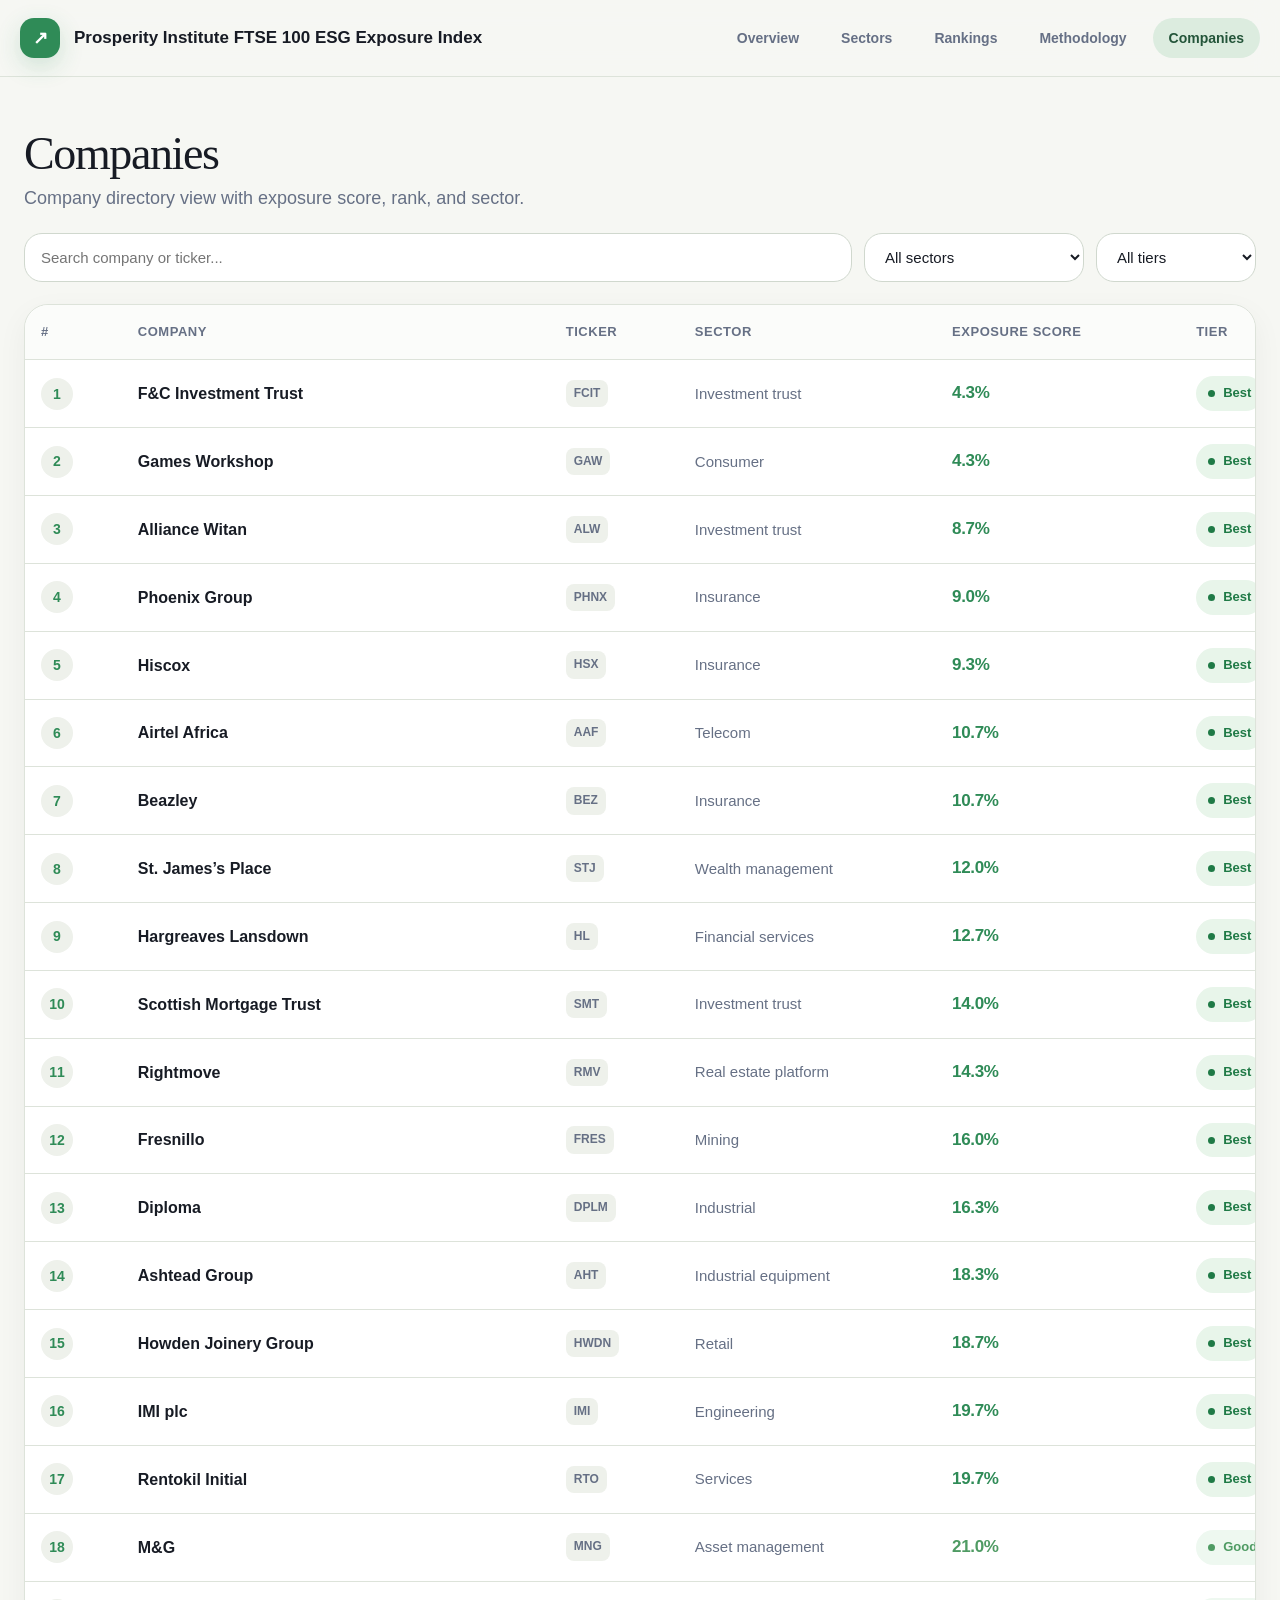
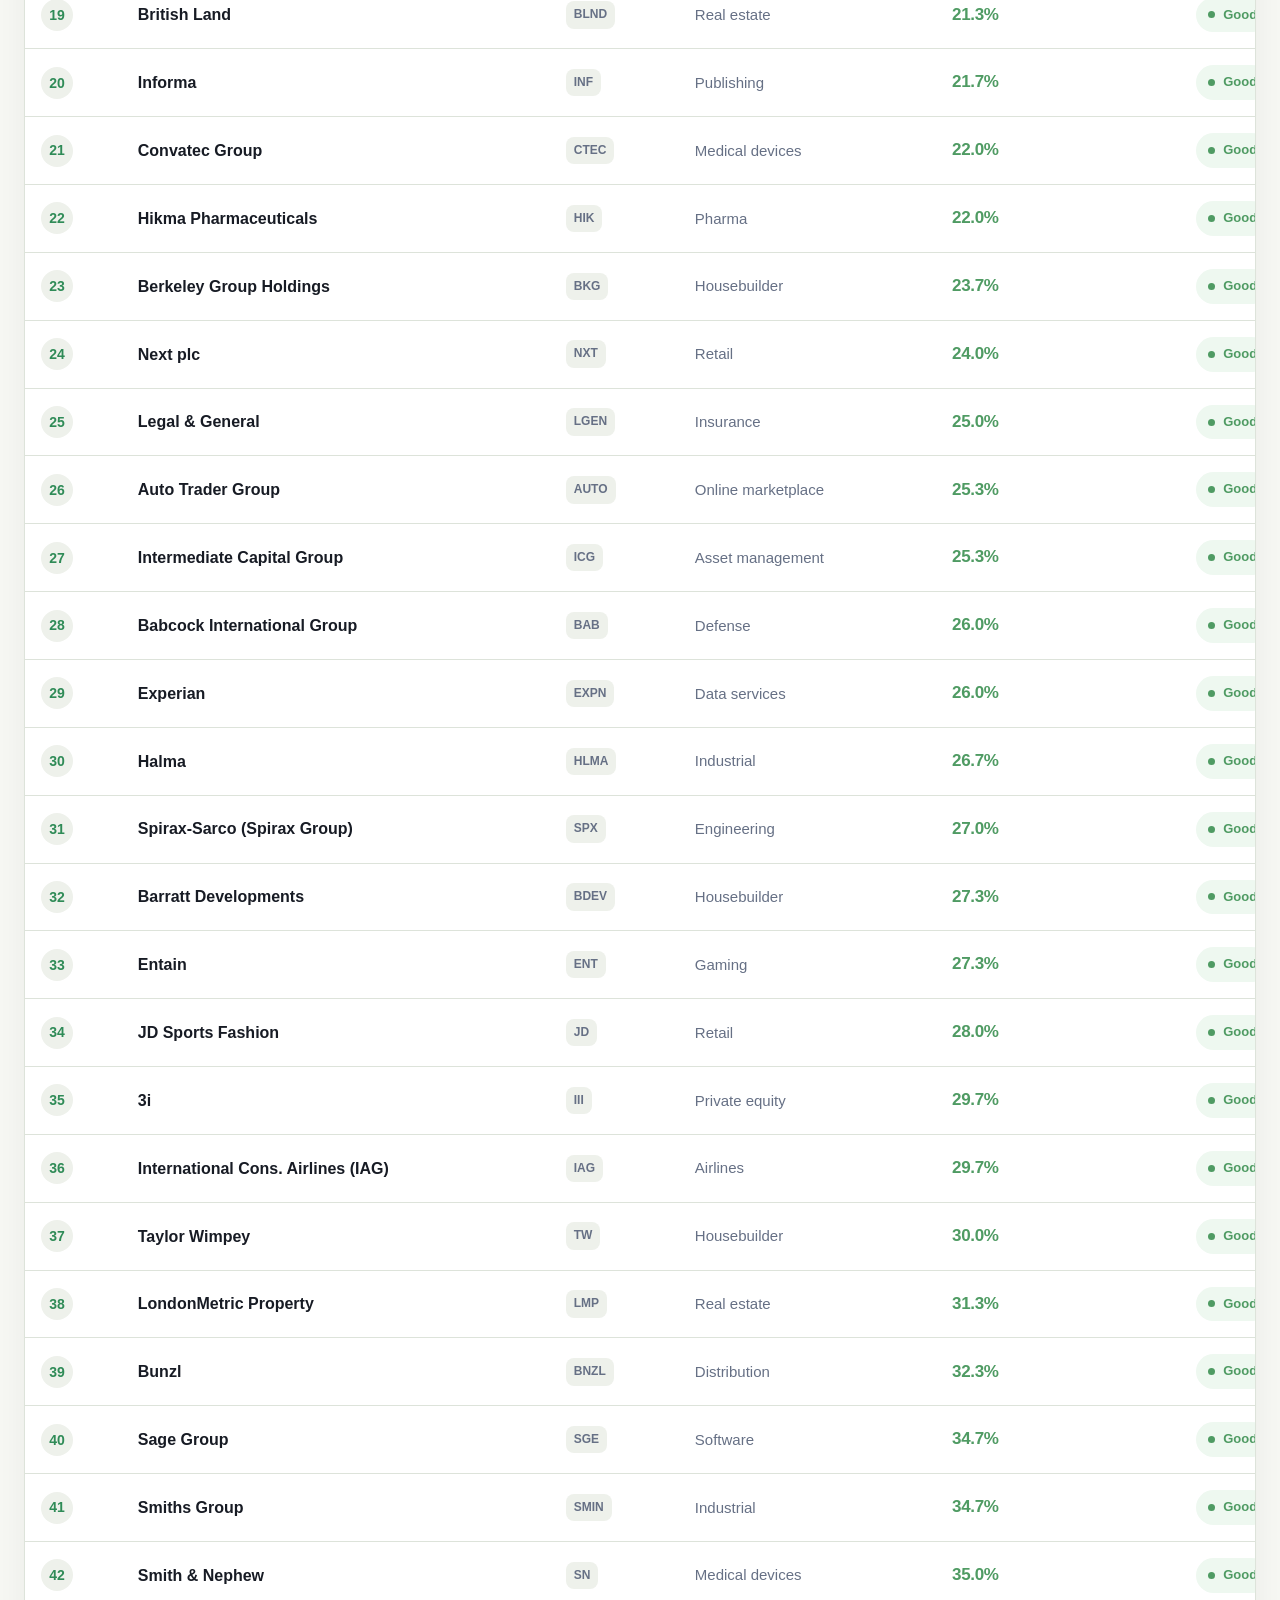
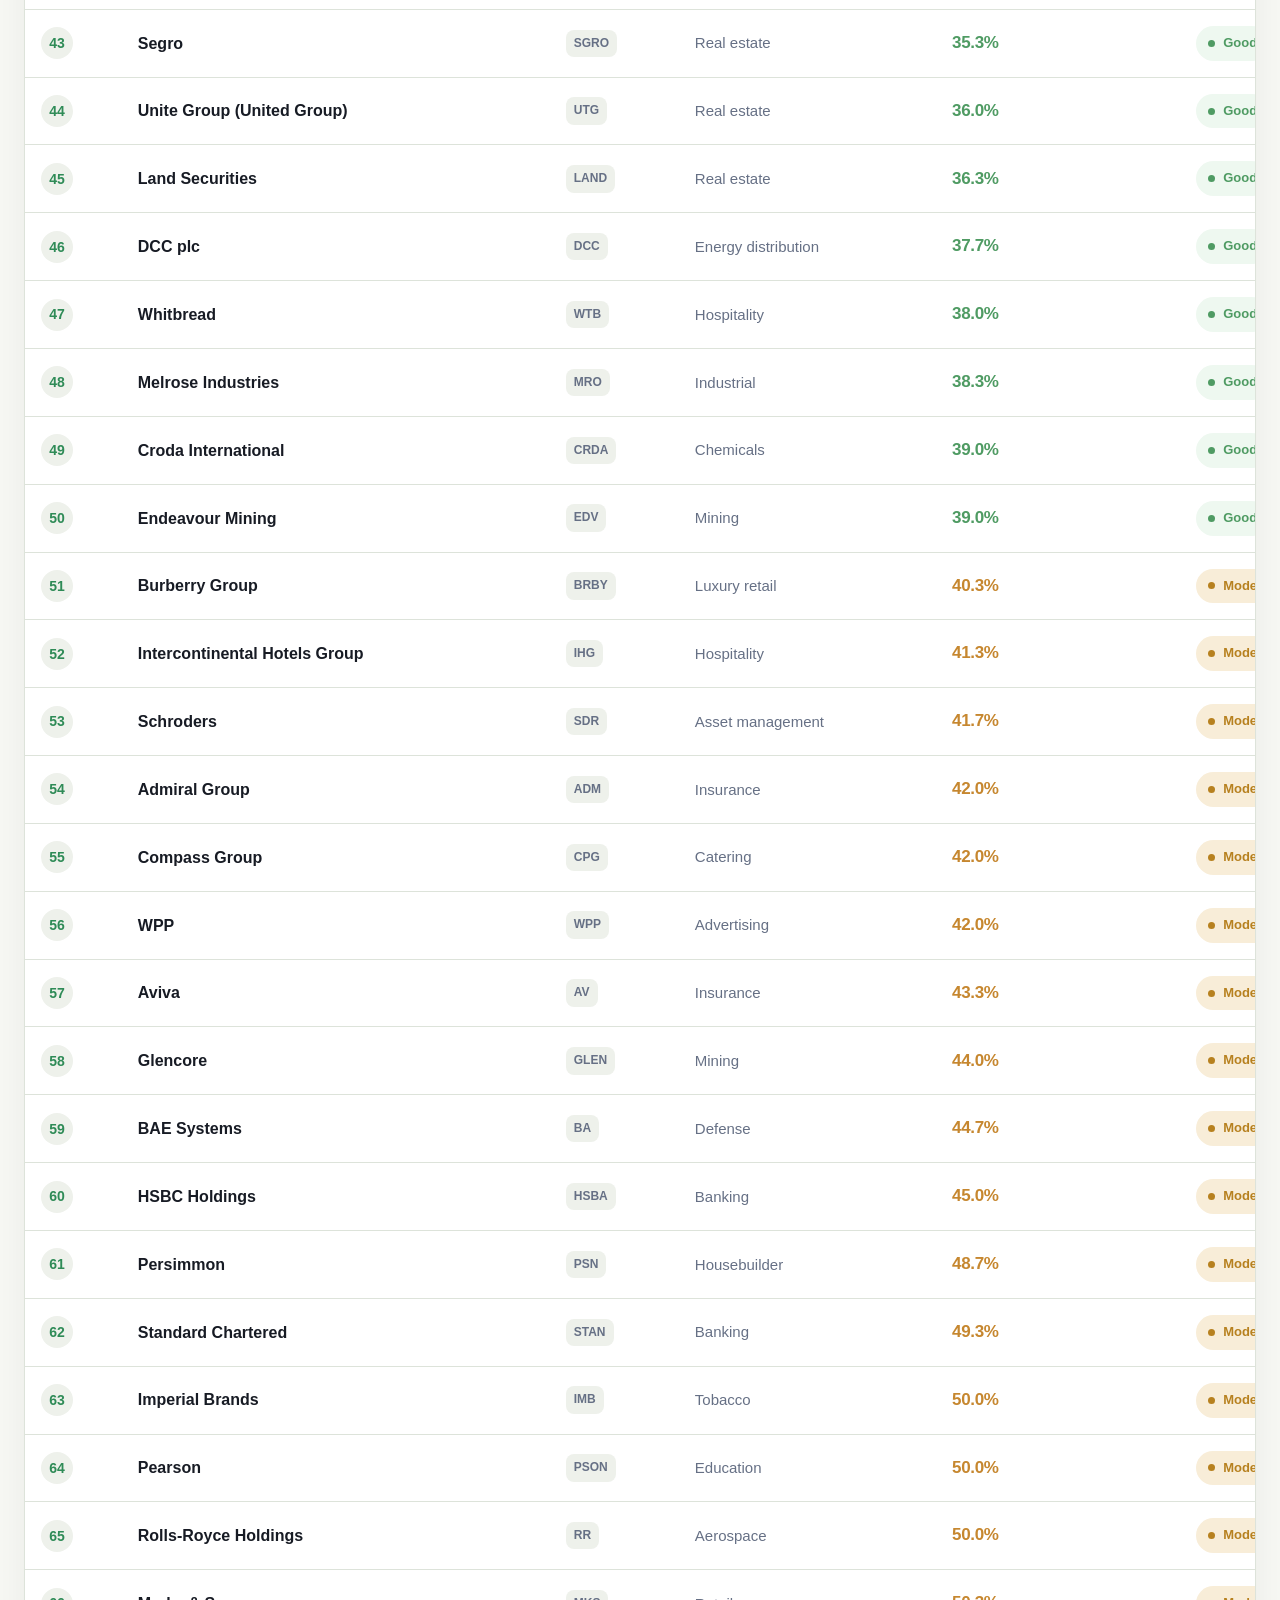
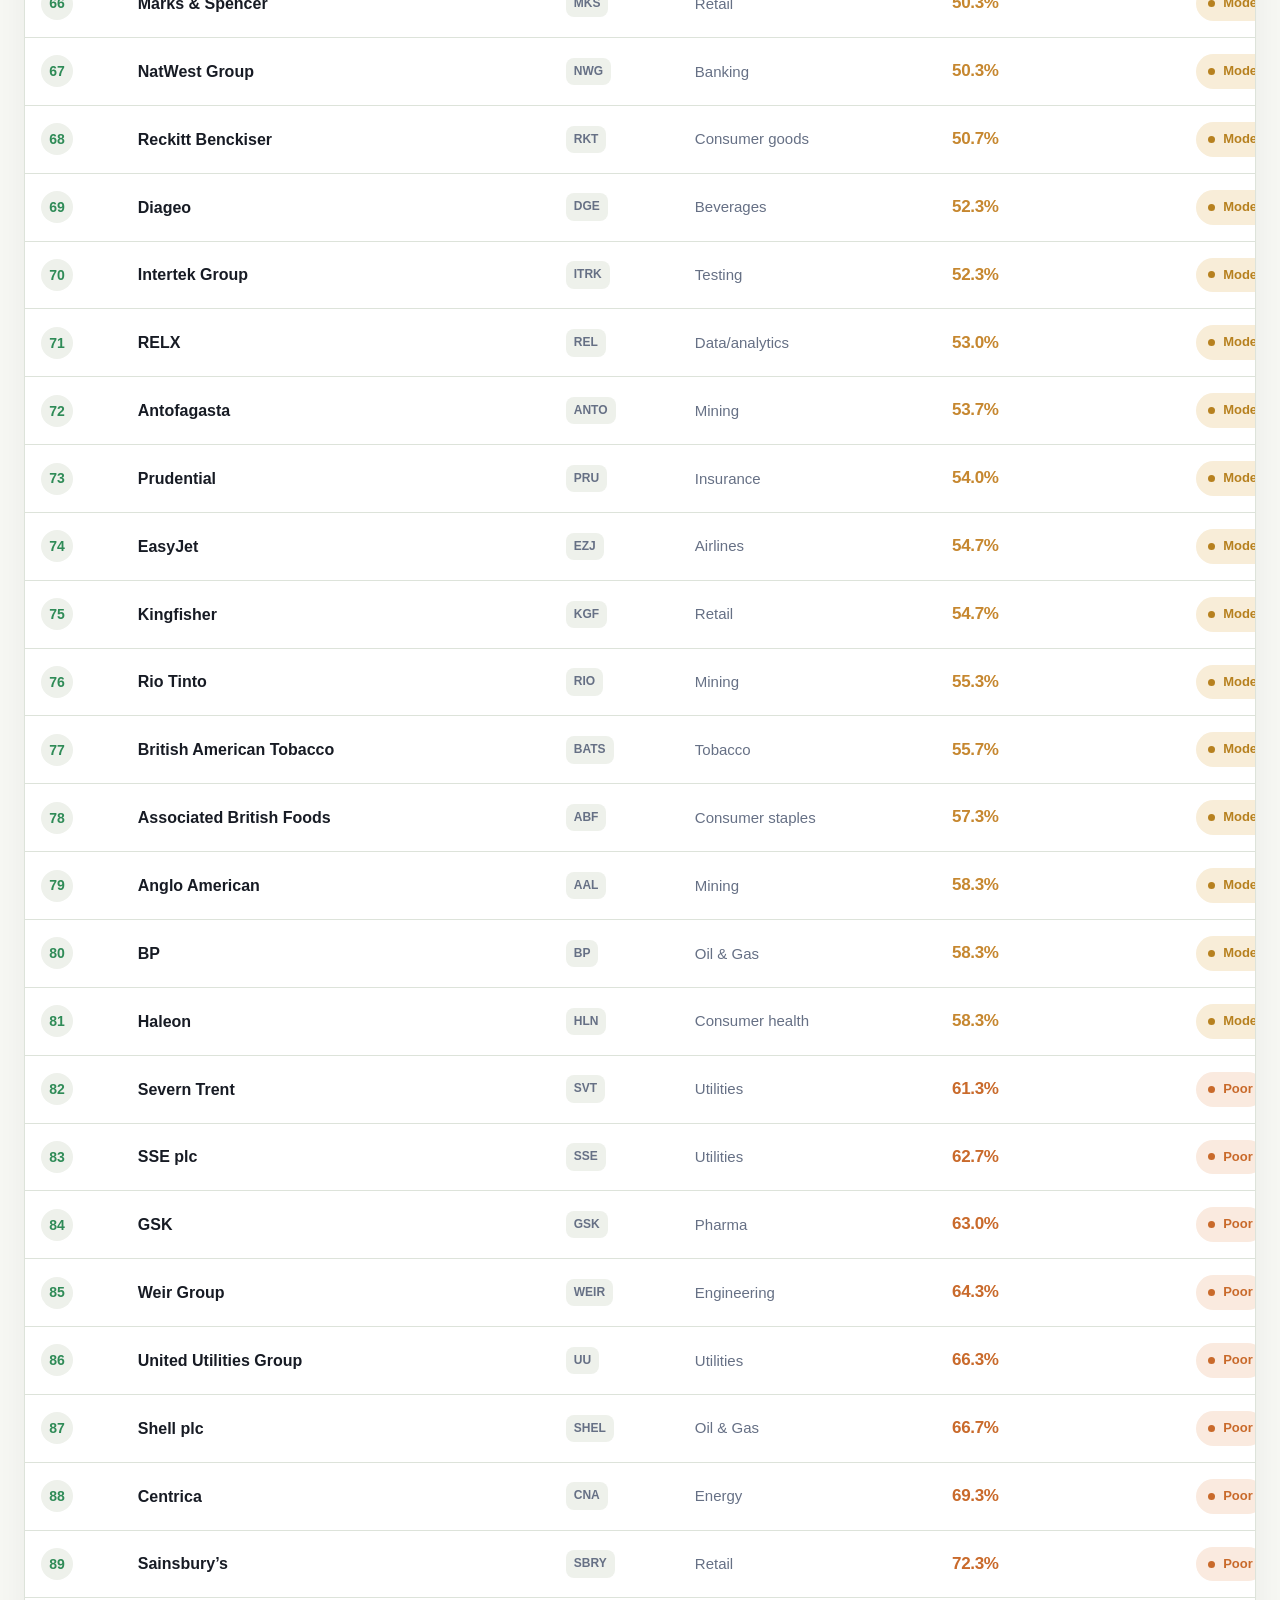
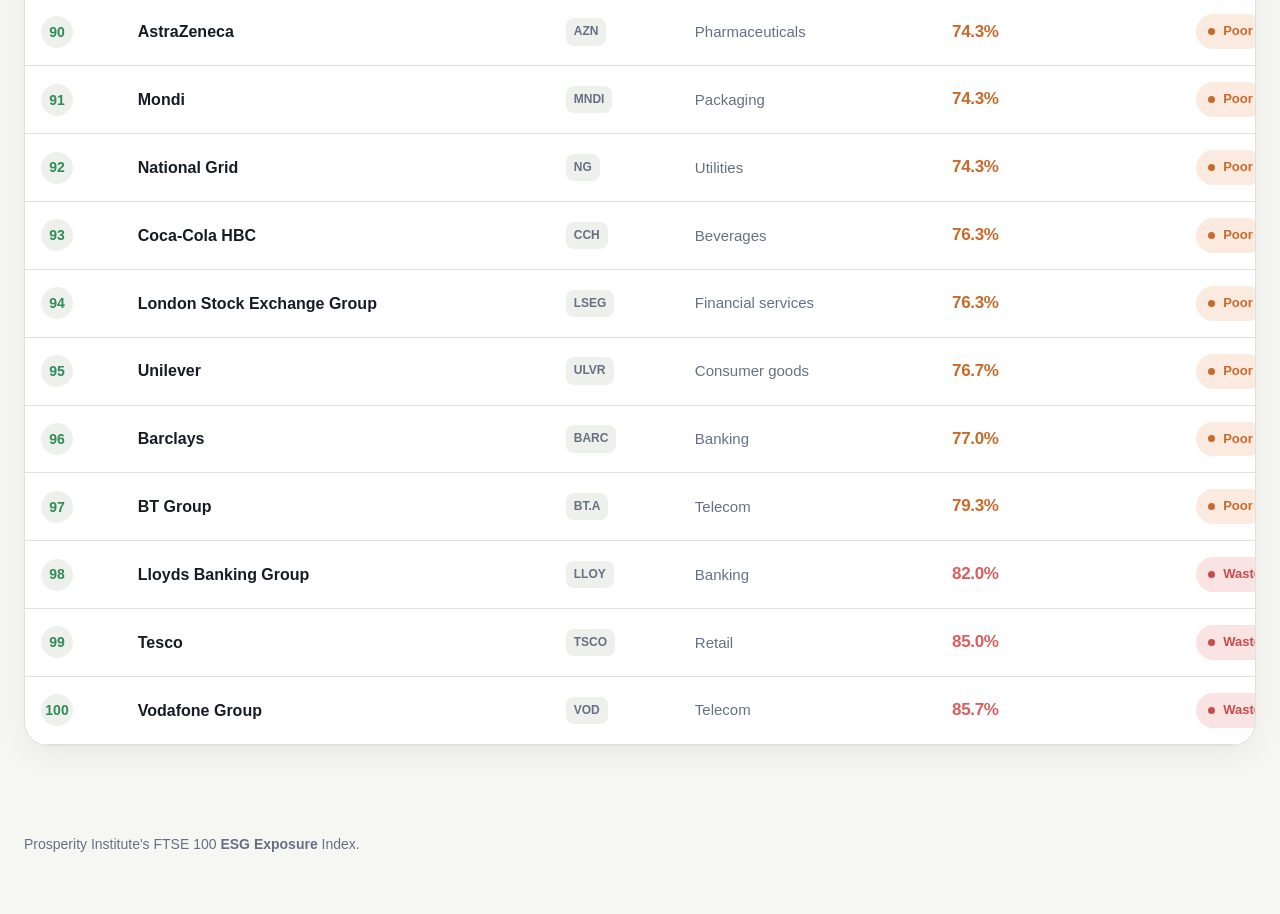
==== commit 7645241e: "Update companies.html" ====
--- a/companies.html
+++ b/companies.html
@@ -10,8 +10,8 @@
   <div class="brand-name">Prosperity Institute FTSE 100 <strong>ESG Exposure</strong> Index</div>
 </a><nav class="nav-links">
   <a href="index.html">Overview</a>
+  <a href="sectors.html">Sectors</a>
   <a href="rankings.html">Rankings</a>
-  <a href="sectors.html">Sectors</a>
   <a href="methodology.html">Methodology</a>
   <a href="companies.html" class="active">Companies</a>
 </nav></div></header>
--- a/styles.css
+++ b/styles.css
@@ -632,7 +632,14 @@
   color: #c94b4b;
   background: #f9e3e3;
 }
-
+.brand {
+  display: flex;
+  align-items: center;
+  gap: 14px;
+  font-weight: 700;
+  color: var(--ink);
+  text-decoration: none;
+}
 .method-grid,
 .simple-grid {
   display: grid;
